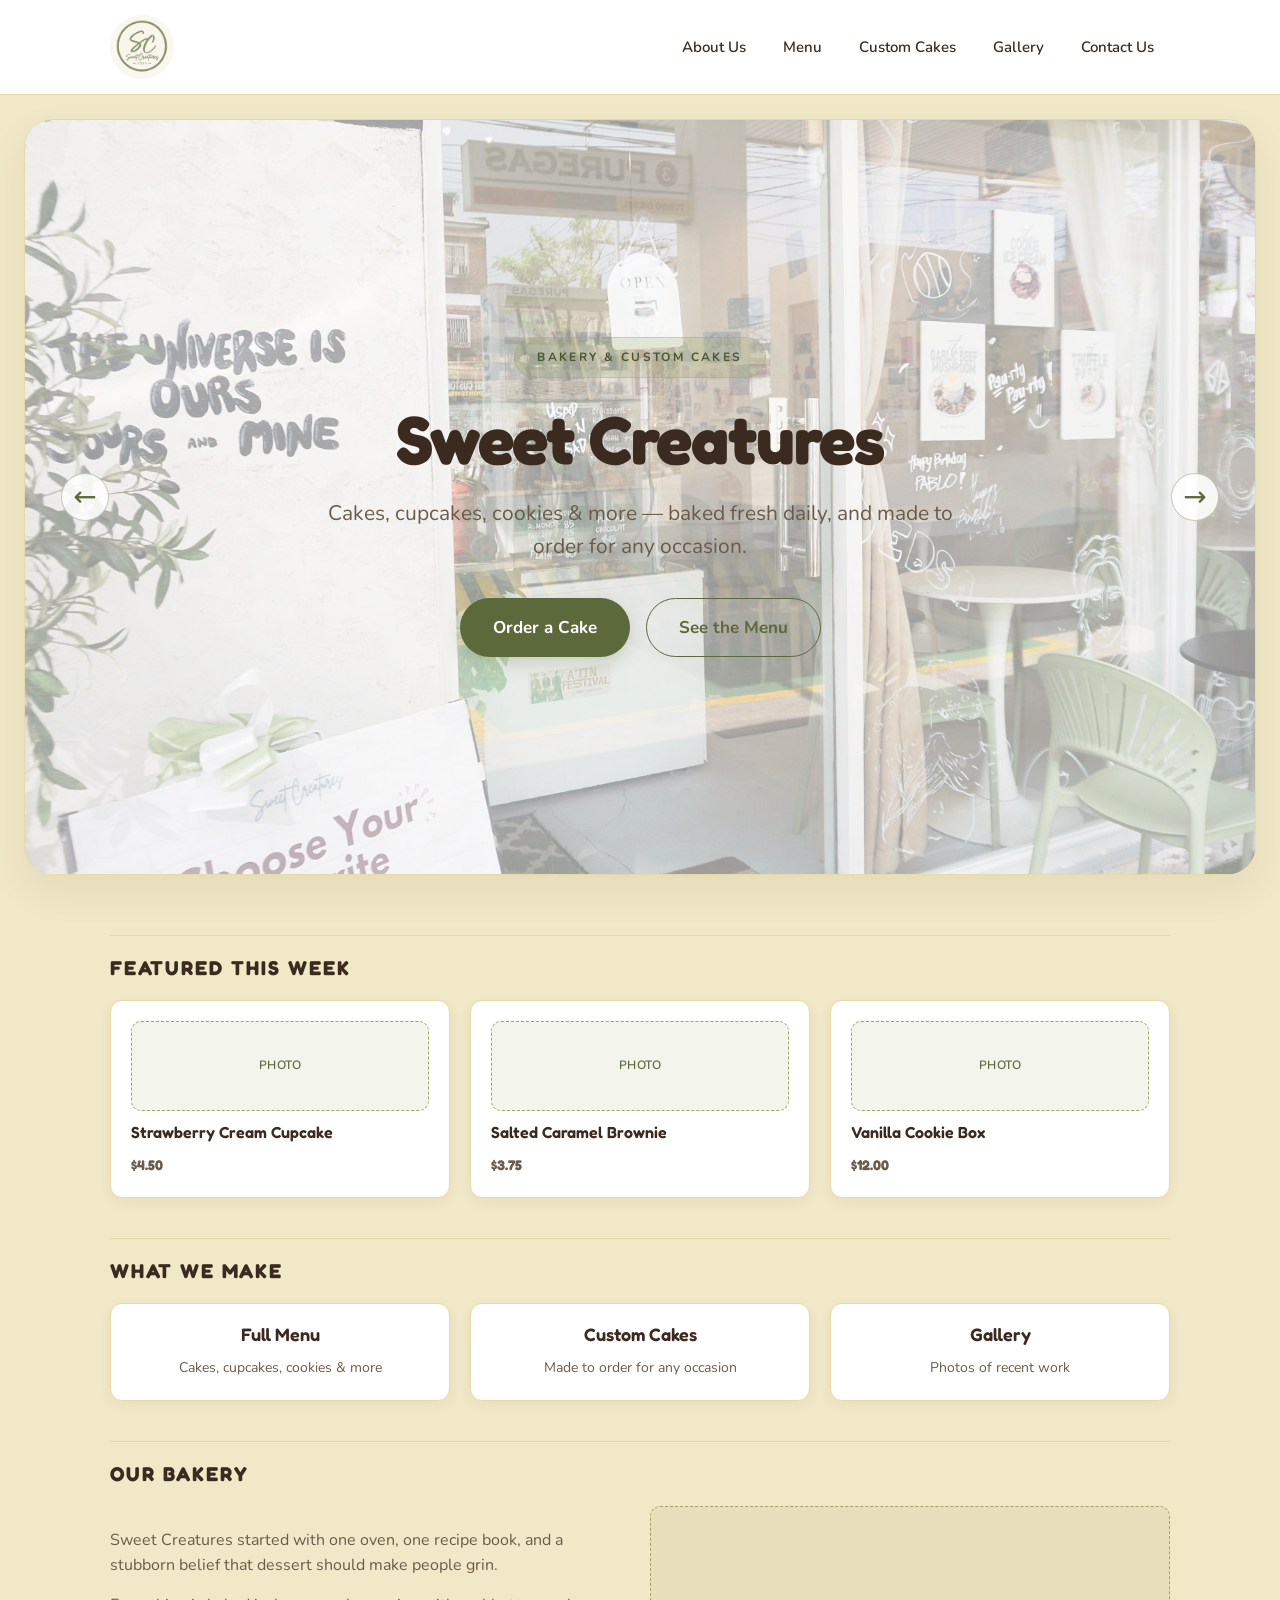
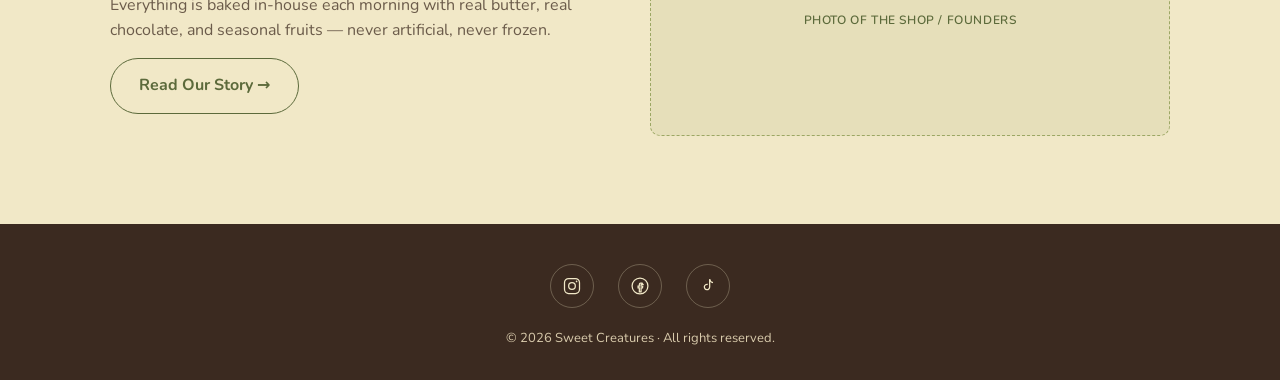
==== index.html @ 4e9fb172 "No Commit Message" ====
<!DOCTYPE html>
<html lang="en">
<head>
    <meta charset="UTF-8">
    <meta name="viewport" content="width=device-width, initial-scale=1.0">
    <title>Sweet Creatures — Bakery &amp; Custom Cakes</title>
    <meta name="description" content="Sweet Creatures — cakes, cupcakes, cookies and custom cakes made to order. See the menu, gallery, and come say hello.">
    <link rel="icon" type="image/png" href="assets/images/favicon/favicon.png">
    <link rel="preconnect" href="https://fonts.googleapis.com">
    <link rel="preconnect" href="https://fonts.gstatic.com" crossorigin>
    <link href="https://fonts.googleapis.com/css2?family=Fredoka:wght@400;500;600;700&family=Nunito:wght@300;400;500;600;700&display=swap" rel="stylesheet">
    <link rel="stylesheet" href="style.css">
</head>
<body>
    <a class="skip-link" href="#main">Skip to content</a>

    <header class="site-header">
        <div class="header-inner">
            <a class="logo" href="index.html" aria-label="Sweet Creatures home">
                <img src="assets/images/favicon/favicon.png" alt="Sweet Creatures">
            </a>

            <input type="checkbox" id="nav-toggle" class="nav-toggle">
            <label for="nav-toggle" class="nav-toggle-label" aria-label="Toggle navigation menu">
                <span></span><span></span><span></span>
            </label>

            <nav aria-label="Main navigation">
                <ul class="nav-list">
                    <li><a href="about.html">About Us</a></li>
                    <li><a href="menu.html">Menu</a></li>
                    <li><a href="custom-cakes.html">Custom Cakes</a></li>
                    <li><a href="gallery.html">Gallery</a></li>
                    <li><a href="contact.html">Contact Us</a></li>
                </ul>
            </nav>
        </div>
    </header>

    <main id="main">
        <!-- ============ HOME ============ -->
        <section class="hero-section">
            <div class="container hero-container">
                <div class="hero">
                    <div class="hero-slides" aria-hidden="true">
                        <img src="assets/images/index/main_image_1.jpg" alt="">
                        <img src="assets/images/index/main_image_2.jpg" alt="">
                        <img src="assets/images/index/main_image_3.jpg" alt="">
                        <img src="assets/images/index/main_image_4.jpg" alt="">
                    </div>
                    <div class="hero-content">
                        <p class="eyebrow">Bakery &amp; Custom Cakes</p>
                        <h1>Sweet Creatures</h1>
                        <p class="tagline">Cakes, cupcakes, cookies &amp; more — baked fresh daily, and made to order for any occasion.</p>
                        <div class="hero-actions">
                            <a class="btn btn-primary" href="custom-cakes.html">Order a Cake</a>
                            <a class="btn btn-ghost" href="menu.html">See the Menu</a>
                        </div>
                    </div>
                    <button class="hero-arrow hero-previous" type="button" aria-label="Show previous bakery photo">
                        <span aria-hidden="true">&larr;</span>
                    </button>
                    <button class="hero-arrow hero-next" type="button" aria-label="Show next bakery photo">
                        <span aria-hidden="true">&rarr;</span>
                    </button>
                </div>
            </div>
        </section>

        <section class="section section-featured">
            <div class="container">
                <h2 class="section-title">Featured This Week</h2>
                <div class="grid grid-3">
                    <article class="card feature-card">
                        <div class="frame frame-sm" aria-hidden="true"><span>Photo</span></div>
                        <h3>Strawberry Cream Cupcake</h3>
                        <p class="price">$4.50</p>
                    </article>
                    <article class="card feature-card">
                        <div class="frame frame-sm" aria-hidden="true"><span>Photo</span></div>
                        <h3>Salted Caramel Brownie</h3>
                        <p class="price">$3.75</p>
                    </article>
                    <article class="card feature-card">
                        <div class="frame frame-sm" aria-hidden="true"><span>Photo</span></div>
                        <h3>Vanilla Cookie Box</h3>
                        <p class="price">$12.00</p>
                    </article>
                </div>

                <h2 class="section-title">What We Make</h2>
                <div class="grid grid-3">
                    <a class="card link-card" href="menu.html">
                        <h3>Full Menu</h3>
                        <p>Cakes, cupcakes, cookies &amp; more</p>
                    </a>
                    <a class="card link-card" href="custom-cakes.html">
                        <h3>Custom Cakes</h3>
                        <p>Made to order for any occasion</p>
                    </a>
                    <a class="card link-card" href="gallery.html">
                        <h3>Gallery</h3>
                        <p>Photos of recent work</p>
                    </a>
                </div>

                <h2 class="section-title">Our Bakery</h2>
                <div class="grid grid-2">
                    <div class="story-text">
                        <p>Sweet Creatures started with one oven, one recipe book, and a stubborn belief that dessert should make people grin.</p>
                        <p>Everything is baked in-house each morning with real butter, real chocolate, and seasonal fruits — never artificial, never frozen.</p>
                        <div>
                            <a class="btn btn-ghost" href="about.html">Read Our Story &rarr;</a>
                        </div>
                    </div>
                    <div class="frame frame-lg" aria-hidden="true"><span>Photo of the shop / founders</span></div>
                </div>
            </div>
        </section>
    </main>

    <footer class="site-footer">
        <div class="container">
            <nav class="social-nav" aria-label="Social media">
                <a href="contact.html" aria-label="Sweet Creatures on Instagram">
                    <svg viewBox="0 0 24 24" width="20" height="20" fill="none" stroke="currentColor" stroke-width="1.5" aria-hidden="true"><rect x="3" y="3" width="18" height="18" rx="5"/><circle cx="12" cy="12" r="4"/><circle cx="17.5" cy="6.5" r="1" fill="currentColor" stroke="none"/></svg>
                </a>
                <a href="contact.html" aria-label="Sweet Creatures on Facebook">
                    <svg viewBox="0 0 24 24" width="20" height="20" fill="none" stroke="currentColor" stroke-width="1.5" aria-hidden="true"><circle cx="12" cy="12" r="9.5"/><path d="M14.5 8.5h-1.8c-.9 0-1.5.7-1.5 1.6v1.9H9.7v2.1h1.5V19h2.1v-4.9h1.7l.3-2.1h-2v-1.6c0-.3.2-.5.5-.5h1.7z"/></svg>
                </a>
                <a href="contact.html" aria-label="Sweet Creatures on TikTok">
                    <svg viewBox="0 0 24 24" width="20" height="20" fill="none" stroke="currentColor" stroke-width="1.5" aria-hidden="true"><path d="M14 4v9.2a3.2 3.2 0 1 1-2.3-3.1"/><path d="M14 4c.4 2.1 1.9 3.6 4 3.9"/></svg>
                </a>
            </nav>
            <p class="copyright">&copy; 2026 Sweet Creatures &middot; All rights reserved.</p>
        </div>
    </footer>
    <script>
        const hero = document.querySelector(".hero");
        const slides = hero.querySelector(".hero-slides");
        const previousButton = hero.querySelector(".hero-previous");
        const nextButton = hero.querySelector(".hero-next");
        const originalSlides = Array.from(slides.children);
        const slideCount = originalSlides.length;
        const reducedMotion = window.matchMedia("(prefers-reduced-motion: reduce)").matches;
        let currentSlide = 1;

        slides.prepend(originalSlides[slideCount - 1].cloneNode(true));
        slides.append(originalSlides[0].cloneNode(true));

        function moveToSlide(index) {
            currentSlide = index;
            slides.style.transform = `translateX(-${currentSlide * slides.clientWidth}px)`;
        }

        function resetClonedSlide(index) {
            slides.style.transition = "none";
            moveToSlide(index);
            slides.offsetHeight;
            slides.style.transition = "";
        }

        function changeSlide(direction) {
            const nextIndex = currentSlide + direction;

            if (reducedMotion && (nextIndex === 0 || nextIndex === slideCount + 1)) {
                resetClonedSlide(nextIndex === 0 ? slideCount : 1);
                return;
            }

            moveToSlide(nextIndex);
        }

        previousButton.addEventListener("click", () => changeSlide(-1));
        nextButton.addEventListener("click", () => changeSlide(1));

        slides.addEventListener("transitionend", (event) => {
            if (event.target !== slides) return;

            if (currentSlide === 0) resetClonedSlide(slideCount);
            if (currentSlide === slideCount + 1) resetClonedSlide(1);
        });

        moveToSlide(currentSlide);
        window.addEventListener("resize", () => moveToSlide(currentSlide));

        if (!reducedMotion) window.setInterval(() => changeSlide(1), 3000);
    </script>
</body>
</html>
---- style.css ----
/* ============================================================
   Sweet Creatures - style.css
   Fonts: Fredoka (display) / Nunito (body) - Google Fonts
   
   Color Palette Specification:
   - Sage green:   #9CA764 - accents, avatars
   - Dirty White:  #E7DAA6 - disabled, dividers
   - Cream white:  #F1E8C7 - page background
   - Sage deep:    #5C6A3B - primary actions
   - Espresso:     #3B2A20 - text, headings
   - Caramel:      #B98A3E - pending state, pricing
   - Rust:         #A8503A - overdue, errors, policy restrictions
   ============================================================ */

:root {
    /* Base Color Tokens */
    --sage-green: #9CA764;
    --dirty-white: #E7DAA6;
    --cream-white: #F1E8C7;
    --sage-deep: #5C6A3B;
    --espresso: #3B2A20;
    --caramel: #B98A3E;
    --rust: #A8503A;

    /* Semantic Design System Mappings */
    --bg: var(--cream-white);
    --surface: #ffffff;
    --surface-tint: #FAF6E8;
    
    --primary: var(--sage-deep);
    --primary-hover: #4B572F;
    --primary-ink: var(--espresso);
    --headings: var(--espresso);

    --secondary: var(--sage-green);
    --secondary-hover: #8A9655;

    --line: var(--dirty-white);
    --line-strong: #D5C68D;
    
    --disabled: var(--dirty-white);
    --disabled-fg: #8C7F60;

    --muted-fg: #6B5B4A;
    --dark: var(--espresso);
    --dark-fg: var(--cream-white);
    --dark-muted: #D9CBAC;

    --font-display: 'Fredoka', 'Segoe UI', system-ui, sans-serif;
    --font-body: 'Nunito', 'Segoe UI', system-ui, sans-serif;

    --radius: 12px;
    --radius-lg: 20px;
    --maxw: 1100px;
    --ease: cubic-bezier(0.32, 0.72, 0, 1);
    --header-height: 96px;
    --hero-spacing: 24px;
}

* {
    box-sizing: border-box;
    margin: 0;
    padding: 0;
}

html {
    scroll-behavior: smooth;
    scroll-padding-top: 84px;
}

body {
    font-family: var(--font-body);
    font-size: 16px;
    line-height: 1.6;
    color: var(--primary-ink);
    background-color: var(--bg);
    -webkit-font-smoothing: antialiased;
}

h1, h2, h3, h4 {
    font-family: var(--font-display);
    font-weight: 600;
    line-height: 1.2;
    color: var(--headings);
}

a {
    color: inherit;
    text-decoration: none;
}

ul {
    list-style: none;
}

:focus-visible {
    outline: 3px solid var(--primary);
    outline-offset: 3px;
    border-radius: 4px;
}

.skip-link {
    position: absolute;
    left: 16px;
    top: -60px;
    z-index: 100;
    background: var(--primary);
    color: #ffffff;
    padding: 10px 18px;
    border-radius: 0 0 999px 999px;
    font-weight: 600;
    transition: top 200ms var(--ease);
}

.skip-link:focus {
    top: 0;
}

/* ---------- Layout ---------- */

.container {
    max-width: var(--maxw);
    margin: 0 auto;
    padding: 0 20px;
}

.section {
    padding: 56px 0 64px;
}

.section-title {
    font-size: 20px;
    font-weight: 700;
    text-transform: uppercase;
    letter-spacing: 2px;
    color: var(--headings);
    margin: 40px 0 20px;
    padding-top: 20px;
    border-top: 1.5px solid var(--line);
}

.section-title:first-of-type {
    margin-top: 8px;
}

.grid {
    display: grid;
    gap: 20px;
}

.grid-2 { grid-template-columns: repeat(2, 1fr); }
.grid-3 { grid-template-columns: repeat(3, 1fr); }
.grid-4 { grid-template-columns: repeat(4, 1fr); }

/* ---------- Header / nav ---------- */

.site-header {
    position: sticky;
    top: 0;
    z-index: 50;
    background: #ffffff;
    border-bottom: 1.6px solid var(--line);
}

.header-inner {
    position: relative;
    max-width: var(--maxw);
    margin: 0 auto;
    padding: 15px 20px;
    display: flex;
    align-items: center;
    justify-content: space-between;
    gap: 16px;
}

.logo {
    display: block;
    flex: 0 0 auto;
    transition: opacity 200ms var(--ease);
}

.logo img {
    display: block;
    width: 64px;
    height: 64px;
    border-radius: 50%;
    object-fit: cover;
    object-position: center;
}

.logo:hover {
    opacity: 0.85;
}

.nav-list {
    display: flex;
    gap: 5px;
    align-items: center;
    flex-wrap: wrap;
}

.nav-list a {
    display: inline-block;
    padding: 10px 16px;
    border-radius: 999px;
    font-size: 15px;
    font-weight: 600;
    color: var(--primary-ink);
    transition: background-color 200ms var(--ease), color 200ms var(--ease), transform 200ms var(--ease), box-shadow 200ms var(--ease);
}

.nav-list a:hover {
    background: rgba(156, 167, 100, 0.16);
    color: var(--primary);
    transform: translateY(-1px);
}

.nav-list a.active,
.nav-list a[aria-current="page"] {
    background: var(--primary);
    color: #ffffff;
    box-shadow: 0 4px 14px rgba(92, 106, 59, 0.28);
    font-weight: 700;
    transform: translateY(-1px);
}

.nav-list a.active:hover,
.nav-list a[aria-current="page"]:hover {
    background: var(--primary-hover);
    color: #ffffff;
}

.nav-toggle,
.nav-toggle-label { display: none; }

.nav-toggle-label {
    width: 44px;
    height: 44px;
    flex-direction: column;
    justify-content: center;
    gap: 5px;
    cursor: pointer;
}

.nav-toggle-label span {
    display: block;
    width: 22px;
    height: 2px;
    margin: 0 auto;
    background: var(--primary-ink);
    border-radius: 2px;
    transition: transform 250ms var(--ease), opacity 200ms var(--ease);
}

.nav-toggle:checked ~ .nav-toggle-label span:nth-child(1) {
    transform: translateY(7px) rotate(45deg);
}
.nav-toggle:checked ~ .nav-toggle-label span:nth-child(2) { opacity: 0; }
.nav-toggle:checked ~ .nav-toggle-label span:nth-child(3) {
    transform: translateY(-7px) rotate(-45deg);
}

/* ---------- Buttons ---------- */

.btn {
    display: inline-block;
    padding: 14px 28px;
    border-radius: 999px;
    font-family: var(--font-body);
    font-size: 16px;
    font-weight: 700;
    cursor: pointer;
    border: 1.5px solid transparent;
    transition: transform 200ms var(--ease), background-color 200ms var(--ease),
                box-shadow 200ms var(--ease), color 200ms var(--ease), border-color 200ms var(--ease);
}

.btn:hover { transform: translateY(-2px); }
.btn:active { transform: translateY(0) scale(0.98); }

.btn:disabled,
.btn[disabled],
.btn-disabled {
    background: var(--disabled) !important;
    color: var(--disabled-fg) !important;
    border-color: transparent !important;
    cursor: not-allowed !important;
    transform: none !important;
    box-shadow: none !important;
}

.btn-primary {
    background: var(--primary);
    color: #ffffff;
    box-shadow: 0 6px 18px rgba(92, 106, 59, 0.24);
}

.btn-primary:hover {
    background: var(--primary-hover);
    box-shadow: 0 10px 24px rgba(92, 106, 59, 0.32);
}

.btn-ghost {
    background: transparent;
    color: var(--primary);
    border-color: var(--primary);
}

.btn-ghost:hover {
    background: rgba(92, 106, 59, 0.10);
}

/* ---------- Hero ---------- */

.hero-section {
    min-height: calc(100vh - var(--header-height));
    min-height: calc(100dvh - var(--header-height));
    padding: var(--hero-spacing);
    display: flex;
    flex-direction: column;
    box-sizing: border-box;
}

.hero-container {
    width: 100%;
    max-width: 100%;
    margin: 0;
    padding: 0;
    flex: 1;
    display: flex;
    flex-direction: column;
}

.hero {
    position: relative;
    isolation: isolate;
    overflow: hidden;
    flex: 1;
    width: 100%;
    display: flex;
    flex-direction: column;
    align-items: center;
    justify-content: center;
    text-align: center;
    min-height: calc(100vh - var(--header-height) - (var(--hero-spacing) * 2));
    min-height: calc(100dvh - var(--header-height) - (var(--hero-spacing) * 2));
    background: var(--surface);
    border: 1.5px solid var(--line);
    border-radius: 28px;
    padding-block: clamp(32px, 5vh, 64px);
    padding-inline: clamp(24px, 4vw, 56px);
    box-shadow: 0 16px 40px rgba(59, 42, 32, 0.07);
    margin: 0;
    box-sizing: border-box;
}

.hero::before {
    position: absolute;
    z-index: -1;
    inset: 0;
    background: rgba(255, 255, 255, 0.58);
    content: "";
}

.hero-slides {
    position: absolute;
    z-index: -2;
    inset: 0;
    display: flex;
    will-change: transform;
    transition: transform 700ms ease-in-out;
}

.hero-slides img {
    flex: 0 0 100%;
    width: 100%;
    height: 100%;
    object-fit: cover;
}

.hero-content {
    position: relative;
    z-index: 1;
}

.hero-arrow {
    position: absolute;
    z-index: 2;
    top: 50%;
    display: grid;
    width: 48px;
    height: 48px;
    place-items: center;
    border: 1px solid rgba(75, 87, 47, 0.3);
    border-radius: 50%;
    background: rgba(255, 255, 255, 0.88);
    color: var(--primary);
    font: inherit;
    font-size: 28px;
    line-height: 1;
    cursor: pointer;
    transform: translateY(-50%);
    transition: background 200ms var(--ease), color 200ms var(--ease);
}

.hero-previous { left: clamp(14px, 3vw, 36px); }
.hero-next { right: clamp(14px, 3vw, 36px); }

.hero-arrow:hover {
    background: var(--primary);
    color: #fff;
}

.hero-arrow:focus-visible {
    outline: 3px solid var(--primary);
    outline-offset: 3px;
}

.eyebrow {
    display: inline-block;
    font-size: 12px;
    font-weight: 700;
    text-transform: uppercase;
    letter-spacing: 0.2em;
    color: #4B572F;
    background: rgba(156, 167, 100, 0.22);
    border: 1px solid rgba(156, 167, 100, 0.38);
    border-radius: 999px;
    padding: 10px 22px;
    margin-bottom: 22px;
}

.hero h1 {
    font-size: clamp(40px, 6.5vw, 68px);
    font-weight: 700;
    color: var(--headings);
    letter-spacing: -1.2px;
    line-height: 1.15;
}

.tagline {
    font-size: clamp(17px, 2vw, 21px);
    color: var(--muted-fg);
    max-width: 52ch;
    margin: 18px auto 34px;
    line-height: 1.6;
}

.hero-actions {
    display: flex;
    gap: 16px;
    justify-content: center;
    flex-wrap: wrap;
}

.hero-actions .btn {
    padding: 15px 32px;
    font-size: 17px;
}

.section-featured {
    padding-top: 36px;
}

.section-featured .section-title:first-of-type {
    margin-top: 0;
}


/* ---------- Page banners ---------- */

.page-banner {
    text-align: center;
    background: var(--surface-tint);
    border: 1.5px solid var(--line);
    border-radius: var(--radius-lg);
    padding: 40px 24px;
    margin-bottom: 8px;
}

.page-banner h1,
.page-banner h2 {
    font-size: clamp(24px, 4vw, 30px);
    font-weight: 700;
    color: var(--headings);
}

.page-banner p {
    font-size: 14px;
    letter-spacing: 0.12em;
    text-transform: uppercase;
    color: var(--muted-fg);
    margin-top: 8px;
}

/* ---------- Cards ---------- */

.card {
    background: var(--surface);
    border: 1.5px solid var(--line);
    border-radius: var(--radius);
    padding: 20px;
    display: flex;
    flex-direction: column;
    gap: 12px;
    box-shadow: 0 4px 14px rgba(59, 42, 32, 0.05);
    transition: transform 250ms var(--ease), box-shadow 250ms var(--ease), border-color 250ms var(--ease);
}

.card:hover {
    transform: translateY(-4px);
    border-color: var(--secondary);
    box-shadow: 0 12px 28px rgba(59, 42, 32, 0.10);
}

.card h3 {
    font-size: 16px;
    color: var(--headings);
}

.card p {
    font-size: 14px;
    color: var(--muted-fg);
}

.price {
    font-family: var(--font-display);
    font-weight: 700;
    font-size: 18px;
    color: var(--caramel);
    margin-top: auto;
}

.link-card {
    justify-content: center;
    text-align: center;
    cursor: pointer;
}

.link-card h3 { font-size: 18px; }

/* ---------- Image frames (accents & avatars) ---------- */

.frame {
    background: rgba(156, 167, 100, 0.12);
    border: 1.5px dashed var(--secondary);
    border-radius: 10px;
    display: grid;
    place-items: center;
    color: var(--primary);
    font-size: 12px;
    font-weight: 600;
    letter-spacing: 0.05em;
    text-transform: uppercase;
    overflow: hidden;
    transition: background-color 200ms var(--ease), border-color 200ms var(--ease);
}

.frame:hover {
    background: rgba(156, 167, 100, 0.18);
}

.frame-sm { height: 90px; }
.frame-thumb { height: 80px; width: 110px; flex-shrink: 0; }
.frame-icon {
    height: 80px;
    width: 80px;
    align-self: center;
    border-radius: 50%;
    border-style: solid;
    background: rgba(156, 167, 100, 0.22);
}
.frame-lg { height: 230px; align-self: stretch; }
.frame-gallery { height: 130px; }

.contact-map {
    width: 100%;
    height: 100%;
}

.contact-map { border: 0; }

/* ---------- Menu Filters & Search ---------- */

.filters {
    display: flex;
    gap: 10px;
    align-items: center;
    flex-wrap: wrap;
    margin: 28px 0 20px;
}

.chip {
    padding: 9px 18px;
    border: 1.5px solid var(--line-strong);
    border-radius: 999px;
    background: var(--surface);
    color: var(--primary-ink);
    font-family: var(--font-body);
    font-size: 14px;
    font-weight: 700;
    cursor: pointer;
    transition: all 200ms var(--ease);
}

.chip:hover {
    background: rgba(156, 167, 100, 0.16);
    border-color: var(--secondary);
    color: var(--primary);
    transform: translateY(-1px);
}

.chip.active {
    background: var(--primary);
    color: #ffffff;
    border-color: var(--primary);
    box-shadow: 0 4px 12px rgba(92, 106, 59, 0.24);
}

.search-wrapper {
    flex: 1;
    min-width: 220px;
}

.search-input {
    width: 100%;
    padding: 10px 18px;
    border: 1.5px solid var(--line-strong);
    border-radius: 999px;
    font-family: var(--font-body);
    font-size: 14px;
    color: var(--primary-ink);
    background: var(--surface);
    transition: border-color 200ms var(--ease), box-shadow 200ms var(--ease);
}

.search-input:focus {
    outline: none;
    border-color: var(--primary);
    box-shadow: 0 0 0 3px rgba(92, 106, 59, 0.20);
}

.menu-section.hide,
.menu-row.hide {
    display: none !important;
}

.empty-state {
    text-align: center;
    padding: 44px 20px;
    background: var(--surface);
    border: 1.5px dashed var(--line-strong);
    border-radius: var(--radius-lg);
    color: var(--muted-fg);
    font-size: 15px;
    margin: 24px 0 32px;
}

/* ---------- Menu rows ---------- */


.menu-rows {
    display: flex;
    flex-direction: column;
    gap: 12px;
}

.menu-row {
    display: grid;
    grid-template-columns: 110px 1fr 90px;
    align-items: center;
    gap: 16px;
    background: var(--surface);
    border: 1.5px solid var(--line);
    border-radius: var(--radius);
    padding: 14px;
    transition: transform 200ms var(--ease), box-shadow 200ms var(--ease), border-color 200ms var(--ease);
}

.menu-row:hover {
    transform: translateY(-2px);
    border-color: var(--secondary);
    box-shadow: 0 8px 20px rgba(59, 42, 32, 0.08);
}

.menu-info h4 {
    font-size: 16px;
    color: var(--headings);
    margin-bottom: 2px;
}

.menu-info p {
    font-size: 13px;
    color: var(--muted-fg);
}

.menu-price {
    font-family: var(--font-display);
    font-weight: 700;
    font-size: 16px;
    color: var(--caramel);
    text-align: right;
}

/* ---------- Gallery ---------- */

.gallery-item {
    display: flex;
    flex-direction: column;
    gap: 8px;
}

.gallery-item figcaption {
    font-size: 13px;
    color: var(--muted-fg);
    text-align: center;
}

/* ---------- Story / overview ---------- */

.story-text {
    display: flex;
    flex-direction: column;
    justify-content: center;
    gap: 14px;
    font-size: 16px;
    color: var(--muted-fg);
}

/* ---------- How to order ---------- */

.step-card { text-align: center; align-items: center; }

.step-number {
    width: 36px;
    height: 36px;
    border-radius: 50%;
    background: var(--primary);
    color: #ffffff;
    font-family: var(--font-display);
    font-weight: 700;
    font-size: 16px;
    display: grid;
    place-items: center;
}

/* Caramel pending / in-progress design review state */
.step-card:nth-child(2) .step-number {
    background: var(--caramel);
}

.cta-bar {
    display: flex;
    align-items: center;
    justify-content: center;
    gap: 12px;
    margin-top: 20px;
    padding: 18px 24px;
    background: var(--surface);
    border: 1.5px solid var(--line);
    border-radius: var(--radius);
    flex-wrap: wrap;
}

.cta-bar p {
    font-size: 16px;
    font-weight: 600;
    color: var(--primary-ink);
}

.cta-link {
    font-weight: 700;
    color: var(--primary);
    border-bottom: 2px solid var(--primary);
    padding-bottom: 1px;
    transition: color 200ms var(--ease), border-color 200ms var(--ease);
}

.cta-link:hover {
    color: var(--primary-hover);
    border-color: var(--primary-hover);
}

/* ---------- Occasions & beliefs ---------- */

.occasion-card,
.belief-card {
    align-items: center;
    text-align: center;
}

.owner-card {
    align-items: center;
    text-align: center;
    grid-column: 2; /* centered single card in a 3-col grid */
}

.owner-card .frame {
    border-radius: 50%;
    border-style: solid;
    background: rgba(156, 167, 100, 0.25);
    border-color: var(--secondary);
    color: #4B572F;
}

.owner-card h3 { font-size: 20px; color: var(--headings); }

/* ---------- Policy (Terms, Cancellations, Overdue) ---------- */

.policy-card {
    background: var(--surface);
    border: 1.5px solid var(--line);
    border-radius: var(--radius);
    padding: 28px;
    display: grid;
    grid-template-columns: repeat(2, 1fr);
    gap: 24px;
}

.policy-item h4 {
    font-size: 15px;
    color: var(--rust);
    margin-bottom: 6px;
    display: flex;
    align-items: center;
    gap: 6px;
}

.policy-item p {
    font-size: 14px;
    color: var(--muted-fg);
}

/* ---------- Contact ---------- */

.info-list {
    display: flex;
    flex-direction: column;
    justify-content: center;
    gap: 14px;
    font-size: 16px;
    color: var(--primary-ink);
}

.info-list li {
    padding-left: 20px;
    position: relative;
}

.info-list li::before {
    content: "";
    position: absolute;
    left: 0;
    top: 10px;
    width: 8px;
    height: 8px;
    border-radius: 50%;
    background: var(--secondary);
}

.contact-form {
    display: flex;
    flex-direction: column;
    gap: 16px;
}

.field {
    display: flex;
    flex-direction: column;
    gap: 6px;
}

.field label {
    font-size: 13px;
    font-weight: 700;
    letter-spacing: 0.05em;
    text-transform: uppercase;
    color: var(--headings);
}

.field input,
.field textarea,
.field select {
    font-family: var(--font-body);
    font-size: 15px;
    color: var(--primary-ink);
    background: #ffffff;
    border: 1.5px solid var(--line-strong);
    border-radius: 10px;
    padding: 12px 14px;
    width: 100%;
    transition: border-color 200ms var(--ease), box-shadow 200ms var(--ease), background-color 200ms var(--ease);
}

.field select {
    cursor: pointer;
}

.field textarea { resize: vertical; min-height: 90px; }

.field input:hover,
.field textarea:hover,
.field select:hover { border-color: var(--secondary); }

.field input:focus,
.field textarea:focus,
.field select:focus {
    outline: none;
    border-color: var(--primary);
    box-shadow: 0 0 0 3px rgba(92, 106, 59, 0.20);
}

.field input:disabled,
.field textarea:disabled,
.field select:disabled {
    background: rgba(231, 218, 166, 0.35);
    border-color: var(--disabled);
    color: var(--disabled-fg);
    cursor: not-allowed;
}

/* Rust: Errors & Overdue states */
.field.error input,
.field.error textarea,
.field.error select,
.field input:invalid:focus {
    border-color: var(--rust);
    box-shadow: 0 0 0 3px rgba(168, 80, 58, 0.20);
}

.error-message {
    display: none;
    font-size: 13px;
    font-weight: 600;
    color: var(--rust);
    margin-top: 4px;
}

.field.error .error-message {
    display: block;
}

.contact-form .btn { align-self: flex-start; }

/* ---------- Form Card & Grid Layout ---------- */

.form-card {
    background: var(--surface);
    border: 1.5px solid var(--line);
    border-radius: var(--radius-lg);
    padding: 32px;
    box-shadow: 0 8px 24px rgba(59, 42, 32, 0.05);
}

.form-header {
    margin-bottom: 22px;
}

.form-header h3 {
    font-size: 20px;
    color: var(--headings);
    margin-bottom: 4px;
}

.form-note {
    font-size: 14px;
    color: var(--muted-fg);
}

.fields-grid {
    display: grid;
    grid-template-columns: repeat(2, 1fr);
    gap: 16px;
    margin-bottom: 22px;
}

.field-full {
    grid-column: 1 / -1;
}

.field input[type="file"] {
    padding: 9px 12px;
    cursor: pointer;
}

.form-status-msg {
    display: none;
    margin-top: 18px;
    padding: 14px 20px;
    background: rgba(156, 167, 100, 0.18);
    border: 1.5px solid var(--secondary);
    border-radius: 10px;
    color: #4B572F;
    font-weight: 700;
    font-size: 15px;
}

@media (max-width: 680px) {
    .fields-grid {
        grid-template-columns: 1fr;
    }
    .form-card {
        padding: 24px 18px;
    }
}

/* ---------- Badges & Status Indicators ---------- */

.badge {
    display: inline-flex;
    align-items: center;
    padding: 4px 10px;
    font-size: 12px;
    font-weight: 700;
    border-radius: 999px;
    text-transform: uppercase;
    letter-spacing: 0.05em;
}

.badge-pending {
    background: rgba(185, 138, 62, 0.16);
    color: #8C6424;
    border: 1px solid rgba(185, 138, 62, 0.35);
}

.badge-overdue,
.badge-error {
    background: rgba(168, 80, 58, 0.16);
    color: var(--rust);
    border: 1px solid rgba(168, 80, 58, 0.35);
}

.badge-accent {
    background: rgba(156, 167, 100, 0.20);
    color: #4B572F;
    border: 1px solid rgba(156, 167, 100, 0.38);
}

.badge-primary {
    background: rgba(92, 106, 59, 0.16);
    color: var(--primary);
    border: 1px solid rgba(92, 106, 59, 0.35);
}

/* ---------- Footer ---------- */

.site-footer {
    background: var(--dark);
    padding: 40px 20px 32px;
    margin-top: 24px;
}

.site-footer .container {
    display: flex;
    flex-direction: column;
    align-items: center;
}

.social-nav {
    display: flex;
    flex-wrap: wrap;
    justify-content: center;
    gap: 24px;
    width: 100%;
    margin-bottom: 20px;
}

.social-nav a {
    width: 44px;
    height: 44px;
    display: grid;
    place-items: center;
    color: var(--dark-fg);
    border: 1px solid rgba(241, 232, 199, 0.28);
    border-radius: 50%;
    transition: color 200ms var(--ease), border-color 200ms var(--ease),
                transform 200ms var(--ease), background-color 200ms var(--ease);
}

.social-nav a:hover {
    color: #ffffff;
    border-color: var(--secondary);
    background: rgba(156, 167, 100, 0.22);
    transform: translateY(-3px);
}

.copyright {
    max-width: 100%;
    text-align: center;
    font-size: 13px;
    line-height: 1.6;
    overflow-wrap: anywhere;
    color: var(--dark-muted);
}

/* ---------- Responsive ---------- */

@media (max-width: 1024px) {
    .grid-4 { grid-template-columns: repeat(2, 1fr); }
    .owner-card { grid-column: auto; }
}

@media (max-width: 860px) {
    .nav-toggle-label { display: flex; }

    nav { width: 100%; }

    .nav-list {
        display: none;
        position: absolute;
        top: 100%;
        left: 0;
        right: 0;
        flex-direction: column;
        align-items: stretch;
        gap: 4px;
        background: #ffffff;
        border-bottom: 1.6px solid var(--line);
        padding: 12px 20px 20px;
        box-shadow: 0 12px 24px rgba(59, 42, 32, 0.12);
    }

    .nav-toggle:checked ~ nav .nav-list { display: flex; }

    .nav-list a {
        text-align: center;
        padding: 14px 16px;
    }

    .policy-card { grid-template-columns: 1fr; }
}

@media (max-width: 760px) {
    :root {
        --hero-spacing: 16px;
    }

    .grid-2,
    .grid-3,
    .grid-4 { grid-template-columns: 1fr; }

    .section { padding: 40px 0 48px; }

    .hero-section {
        min-height: calc(100vh - var(--header-height));
        min-height: calc(100dvh - var(--header-height));
        padding: var(--hero-spacing, 16px);
    }
    .hero-container {
        padding: 0;
    }
    .hero {
        min-height: calc(100vh - var(--header-height) - (var(--hero-spacing, 16px) * 2));
        min-height: calc(100dvh - var(--header-height) - (var(--hero-spacing, 16px) * 2));
        padding-block: clamp(28px, 5vh, 36px);
        padding-inline: 20px;
        border-radius: 22px;
    }
    .hero-actions .btn {
        padding: 13px 26px;
        font-size: 15px;
    }
    .section-featured { padding-top: 32px; }

    .menu-row {
        grid-template-columns: 80px 1fr;
        grid-template-rows: auto auto;
    }

    .menu-row .frame-thumb { height: 80px; width: 80px; }

    .menu-price {
        grid-column: 2;
        text-align: left;
    }

    .frame-lg { height: 200px; }

    .section-title { font-size: 18px; }
}

@media (max-width: 375px) {
    :root {
        --hero-spacing: 12px;
        --header-height: 86px;
    }
    .container { padding: 0 16px; }
    .logo img { width: 54px; height: 54px; }
    .hero {
        min-height: calc(100vh - var(--header-height) - (var(--hero-spacing, 12px) * 2));
        min-height: calc(100dvh - var(--header-height) - (var(--hero-spacing, 12px) * 2));
        padding-block: 24px;
        padding-inline: 14px;
        border-radius: 18px;
    }
    .hero h1 { font-size: 30px; }
}

@media (max-width: 480px) {
    .site-footer { padding: 32px 16px 24px; }
    .social-nav { gap: 16px; }
    .copyright { font-size: 12px; }
}

/* ---------- Reduced motion ---------- */

@media (prefers-reduced-motion: reduce) {
    html { scroll-behavior: auto; }

    *,
    *::before,
    *::after {
        transition: none !important;
        animation: none !important;
    }

    .hero-slides { transition: none; }
}

/* ============================================================
   custom-cakes.css — premium presentation layer for the Custom
   Cakes page. Loaded after style.css, referenced by this page
   only, so the other pages keep their current appearance.

   Nothing here replaces a font or a brand colour. The Fredoka /
   Nunito stack and the sage / cream / espresso / caramel / rust
   tokens are untouched — the depth comes from how they are
   composed: nested enclosures, diffused ambient shadows, and
   concentric radii.
   ============================================================ */

:root {
    /* Ambient shadows: espresso at low alpha, layered and diffused so
       cards read as physical objects resting on the cream surface. */
    --pc-shadow-sm: 0 1px 2px rgba(59, 42, 32, 0.04),
                    0 3px 8px rgba(59, 42, 32, 0.05);
    --pc-shadow-md: 0 2px 4px rgba(59, 42, 32, 0.04),
                    0 10px 20px rgba(59, 42, 32, 0.06),
                    0 24px 48px rgba(59, 42, 32, 0.05);
    --pc-shadow-lg: 0 4px 8px rgba(59, 42, 32, 0.05),
                    0 18px 36px rgba(59, 42, 32, 0.08),
                    0 40px 80px rgba(59, 42, 32, 0.07);

    /* Hairlines as alpha tints of the existing tokens, never flat grey. */
    --pc-hairline: rgba(59, 42, 32, 0.08);
    --pc-hairline-strong: rgba(59, 42, 32, 0.13);
    --pc-sage-tint: rgba(156, 167, 100, 0.10);
    --pc-shell: rgba(231, 218, 166, 0.22);

    /* Concentric geometry: inner radius = outer radius - shell padding. */
    --pc-bezel-r: 28px;
    --pc-bezel-pad: 10px;
}

/* ---------- Macro-whitespace: let the page breathe ---------- */

.pc-page { padding: 72px 0 96px; }

.pc-page .story-text p {
    max-width: 65ch;
    line-height: 1.7;
}

.pc-page .section-title {
    text-wrap: balance;
}

.pc-page .section-title {
    margin: 56px 0 26px;
    padding-top: 26px;
    border-top-color: var(--pc-hairline);
}

.pc-page .section-title:first-of-type { margin-top: 12px; }

/* ---------- The Double-Bezel: outer shell + inner core ---------- */

.pc-bezel {
    display: flex;
    flex-direction: column;
    background: var(--pc-shell);
    border: 1px solid var(--pc-hairline);
    border-radius: var(--pc-bezel-r);
    padding: var(--pc-bezel-pad);
    box-shadow: var(--pc-shadow-md);
}

.pc-bezel-soft {
    background: var(--pc-sage-tint);
    box-shadow: var(--pc-shadow-sm);
}

/* ---------- Page banner ---------- */

.pc-banner-bezel { margin-bottom: 8px; }

.pc-banner {
    margin-bottom: 0;
    border: none;
    padding: 46px 28px;
    border-radius: calc(var(--pc-bezel-r) - var(--pc-bezel-pad));
    background:
        radial-gradient(125% 140% at 50% 0%, rgba(156, 167, 100, 0.14), transparent 62%),
        var(--surface-tint);
    box-shadow: inset 0 1px 1px rgba(255, 255, 255, 0.65);
}

.pc-banner .eyebrow { margin-bottom: 18px; }

/* ---------- Feature frame: mounted plate ---------- */

.pc-bezel-soft .frame {
    flex: 1;
    height: auto;
    min-height: 230px;
    border-radius: calc(var(--pc-bezel-r) - var(--pc-bezel-pad));
}

/* ---------- Cards: softer rest, heavier lift ---------- */

.pc-page .card { box-shadow: var(--pc-shadow-sm); }

.pc-page .card:hover {
    transform: translateY(-5px);
    box-shadow: var(--pc-shadow-lg);
}

/* ---------- Gallery: glass-plate frames ---------- */

.pc-gallery .gallery-item .frame {
    position: relative;
    transition: transform 420ms var(--ease),
                box-shadow 420ms var(--ease),
                background-color 220ms var(--ease),
                border-color 220ms var(--ease);
}

.pc-gallery .gallery-item .frame::after {
    content: "";
    position: absolute;
    inset: 0;
    border-radius: inherit;
    box-shadow: inset 0 1px 1px rgba(255, 255, 255, 0.55);
    pointer-events: none;
}

.pc-gallery .gallery-item:hover .frame {
    transform: translateY(-6px) scale(1.015);
    border-color: var(--secondary);
    box-shadow: var(--pc-shadow-md);
}

.pc-gallery .gallery-item:active .frame {
    transform: translateY(-2px) scale(1.005);
}

.pc-gallery figcaption { transition: color 220ms var(--ease); }
.pc-gallery .gallery-item:hover figcaption { color: var(--primary); }

/* Placeholder frames: sage-tinted soft surfaces, no gray */
.pc-gallery .gallery-item .frame span,
.pc-bezel-soft .frame span,
.pc-occasion .frame-icon span {
    position: absolute;
    inset: 0;
    display: flex;
    align-items: center;
    justify-content: center;
    font-size: 12px;
    font-weight: 600;
    letter-spacing: 0.05em;
    text-transform: uppercase;
    color: var(--primary-ink);
    opacity: 0.35;
    background:
        radial-gradient(circle at 30% 30%, rgba(156, 167, 100, 0.18), transparent 60%),
        radial-gradient(circle at 70% 70%, rgba(185, 138, 62, 0.12), transparent 55%),
        var(--pc-shell);
}

/* ---------- How to order: connected spine ---------- */

.pc-steps { position: relative; }

/* Sits behind the opaque cards, so it only shows in the gaps between
   them and reads as one continuous line linking the numbers. */
.pc-steps::before {
    content: "";
    position: absolute;
    left: 0;
    right: 0;
    top: 37px;
    height: 2px;
    z-index: 0;
    background: linear-gradient(90deg,
        transparent,
        var(--line-strong) 12%,
        var(--line-strong) 88%,
        transparent);
}

.pc-steps > .card { position: relative; z-index: 1; }

.pc-step .step-number {
    box-shadow: 0 6px 16px rgba(92, 106, 59, 0.28),
                inset 0 1px 1px rgba(255, 255, 255, 0.35);
}

/* ---------- CTA: nested island pill ---------- */

.pc-cta-bar {
    margin-top: 28px;
    padding: 22px 26px;
    background: var(--pc-sage-tint);
    border-color: var(--pc-hairline);
    box-shadow: var(--pc-shadow-sm);
}

.pc-cta {
    display: inline-flex;
    align-items: center;
    gap: 14px;
    padding: 8px 8px 8px 22px;
    border-radius: 999px;
    background: var(--primary);
    color: #ffffff;
    font-family: var(--font-body);
    font-size: 15px;
    font-weight: 700;
    box-shadow: var(--pc-shadow-sm);
    transition: transform 300ms var(--ease),
                background-color 300ms var(--ease),
                box-shadow 300ms var(--ease);
}

.pc-cta:hover {
    transform: translateY(-2px);
    background: var(--primary-hover);
    box-shadow: var(--pc-shadow-md);
}

.pc-cta:active { transform: scale(0.97); }

.pc-cta-icon {
    width: 36px;
    height: 36px;
    border-radius: 50%;
    display: grid;
    place-items: center;
    background: rgba(255, 255, 255, 0.16);
    box-shadow: inset 0 1px 1px rgba(255, 255, 255, 0.28);
    transition: transform 300ms var(--ease),
                background-color 300ms var(--ease);
}

.pc-cta:hover .pc-cta-icon {
    transform: translate(3px, -1px) scale(1.06);
    background: rgba(255, 255, 255, 0.28);
}

/* ---------- Occasions: concentric icon rings ---------- */

.pc-icon-ring { position: relative; padding: 8px; }

.pc-icon-ring::before,
.pc-icon-ring::after {
    content: "";
    position: absolute;
    border-radius: 50%;
    pointer-events: none;
}

.pc-icon-ring::before { inset: 0;    border: 1px solid rgba(156, 167, 100, 0.34); }
.pc-icon-ring::after  { inset: -7px; border: 1px solid rgba(156, 167, 100, 0.16); }

.pc-occasion .frame-icon { box-shadow: inset 0 1px 1px rgba(255, 255, 255, 0.55); }

/* ---------- Form: luxury intake experience ---------- */

.pc-form-card {
    border-radius: calc(var(--pc-bezel-r) - var(--pc-bezel-pad));
    border-color: var(--pc-hairline);
    background: var(--surface);
    box-shadow: inset 0 1px 1px rgba(255, 255, 255, 0.65),
                var(--pc-shadow-sm);
    padding: 40px;
}

.pc-form .form-header {
    margin-bottom: 32px;
}

.pc-form .form-header h3 {
    font-family: 'Playfair Display', var(--font-display);
    font-style: italic;
    font-size: 26px;
    font-weight: 400;
    color: var(--headings);
    letter-spacing: -0.3px;
    margin-bottom: 8px;
}

.pc-form .form-note {
    font-size: 15px;
    color: var(--primary-ink);
    line-height: 1.5;
}

.pc-form .fields-grid {
    gap: 22px;
    margin-bottom: 32px;
}

.pc-form .field label {
    font-size: 12px;
    font-weight: 600;
    letter-spacing: 0.08em;
    text-transform: uppercase;
    color: var(--primary-ink);
    margin-bottom: 8px;
}

.pc-form .field select {
    appearance: none;
    -webkit-appearance: none;
    -moz-appearance: none;
    background-image: url("data:image/svg+xml,%3Csvg xmlns='http://www.w3.org/2000/svg' width='16' height='16' viewBox='0 0 24 24' fill='none' stroke='%233B2A20' stroke-width='2' stroke-linecap='round' stroke-linejoin='round'%3E%3Cpath d='M6 9l6 6 6-6'/%3E%3C/svg%3E");
    background-repeat: no-repeat;
    background-position: right 16px center;
    background-size: 16px;
    padding-right: 48px;
    cursor: pointer;
}

.pc-form .field select option {
    background: #ffffff;
    color: var(--primary-ink);
    padding: 12px;
}

.pc-form .field input:hover,
.pc-form .field select:hover,
.pc-form .field textarea:hover {
    background: rgba(156, 167, 100, 0.03);
}

.pc-form .field input:focus,
.pc-form .field select:focus,
.pc-form .field textarea:focus {
    border-color: var(--primary);
    background: #ffffff;
    box-shadow: 0 0 0 3px rgba(92, 106, 59, 0.14),
                inset 0 1px 2px rgba(59, 42, 32, 0.03);
}

.pc-form .field textarea {
    min-height: 110px;
    line-height: 1.6;
}

/* Photo upload: nested shell treatment */
.pc-form .field input[type="file"] {
    padding: 0;
    border: none;
    background: transparent;
    box-shadow: none;
    cursor: pointer;
}

.pc-form .field-full.field-photo {
    position: relative;
    padding: 14px;
    background: var(--pc-shell);
    border: 1px solid var(--pc-hairline);
    border-radius: 14px;
    box-shadow: var(--pc-shadow-sm);
}

.pc-form .field-photo label {
    position: relative;
    z-index: 1;
    display: block;
    margin-bottom: 10px;
}

.pc-form .field-photo .file-well {
    position: relative;
    background: #ffffff;
    border: 1.5px dashed var(--line-strong);
    border-radius: 10px;
    padding: 24px 20px;
    text-align: center;
    transition: border-color 280ms var(--ease),
                background-color 280ms var(--ease);
}

.pc-form .field-photo .file-well:hover {
    border-color: var(--secondary);
    background: rgba(156, 167, 100, 0.04);
}

.pc-form .field-photo input[type="file"] {
    position: absolute;
    inset: 0;
    opacity: 0;
    z-index: 2;
}

.pc-form .file-prompt {
    font-size: 14px;
    color: var(--primary-ink);
    font-weight: 600;
}

.pc-form .file-prompt span {
    color: var(--primary);
    text-decoration: underline;
}

/* Submit: elevated ceremony */
.pc-form .btn-primary {
    padding: 16px 40px;
    font-size: 16px;
    font-weight: 700;
    box-shadow: 0 6px 18px rgba(92, 106, 59, 0.24);
    margin-top: 8px;
    transition: background-color 280ms var(--ease),
                box-shadow 280ms var(--ease),
                transform 280ms var(--ease);
}

.pc-form .btn-primary:hover {
    box-shadow: var(--pc-shadow-md);
    transform: translateY(-2px);
}

.pc-form .btn-primary:active {
    transform: scale(0.98);
}

/* Scroll reveal stagger: heavier feel */
.pc-page [data-reveal] {
    opacity: 0;
    transform: translateY(28px);
    transition: opacity 600ms var(--ease),
                transform 700ms cubic-bezier(0.16, 1, 0.3, 1);
}

.pc-page [data-reveal].revealed {
    opacity: 1;
    transform: translateY(0);
}

/* Focus rings: accessibility + premium tint */
.pc-form .field input:focus-visible,
.pc-form .field select:focus-visible,
.pc-form .field textarea:focus-visible,
.pc-cta:focus-visible,
.pc-banner:focus-visible,
.nav-list a:focus-visible {
    outline: none;
    box-shadow: 0 0 0 3px rgba(92, 106, 59, 0.22),
                inset 0 1px 1px rgba(255, 255, 255, 0.65);
}

/* ---------- Success banner: soft sage celebration ---------- */

/* Success banner: soft sage celebration */
.pc-form .form-status-msg {
    margin-top: 24px;
    padding: 16px 22px;
    background: rgba(156, 167, 100, 0.14);
    border: 1px solid rgba(156, 167, 100, 0.28);
    border-radius: 12px;
    color: #4B572F;
    font-size: 15px;
    font-weight: 600;
    box-shadow: var(--pc-shadow-sm);
}

@media (max-width: 680px) {
    .pc-form-card { padding: 28px 20px; }
    .pc-form .form-header h3 { font-size: 22px; }
    .pc-form .fields-grid { gap: 18px; }
}

/* ---------- Policy ---------- */

.pc-policy-card {
    border-radius: calc(var(--pc-bezel-r) - var(--pc-bezel-pad));
    border-color: var(--pc-hairline);
    box-shadow: inset 0 1px 1px rgba(255, 255, 255, 0.6);
}

/* ---------- Mobile collapse ---------- */

@media (max-width: 760px) {
    :root { --pc-bezel-r: 22px; --pc-bezel-pad: 8px; }

    .pc-page { padding: 48px 0 64px; }
    .pc-banner { padding: 34px 20px; }
    .pc-bezel-soft .frame { min-height: 200px; }

    /* The connector only makes sense across a row; take it off the stack. */
    .pc-steps::before { display: none; }
}
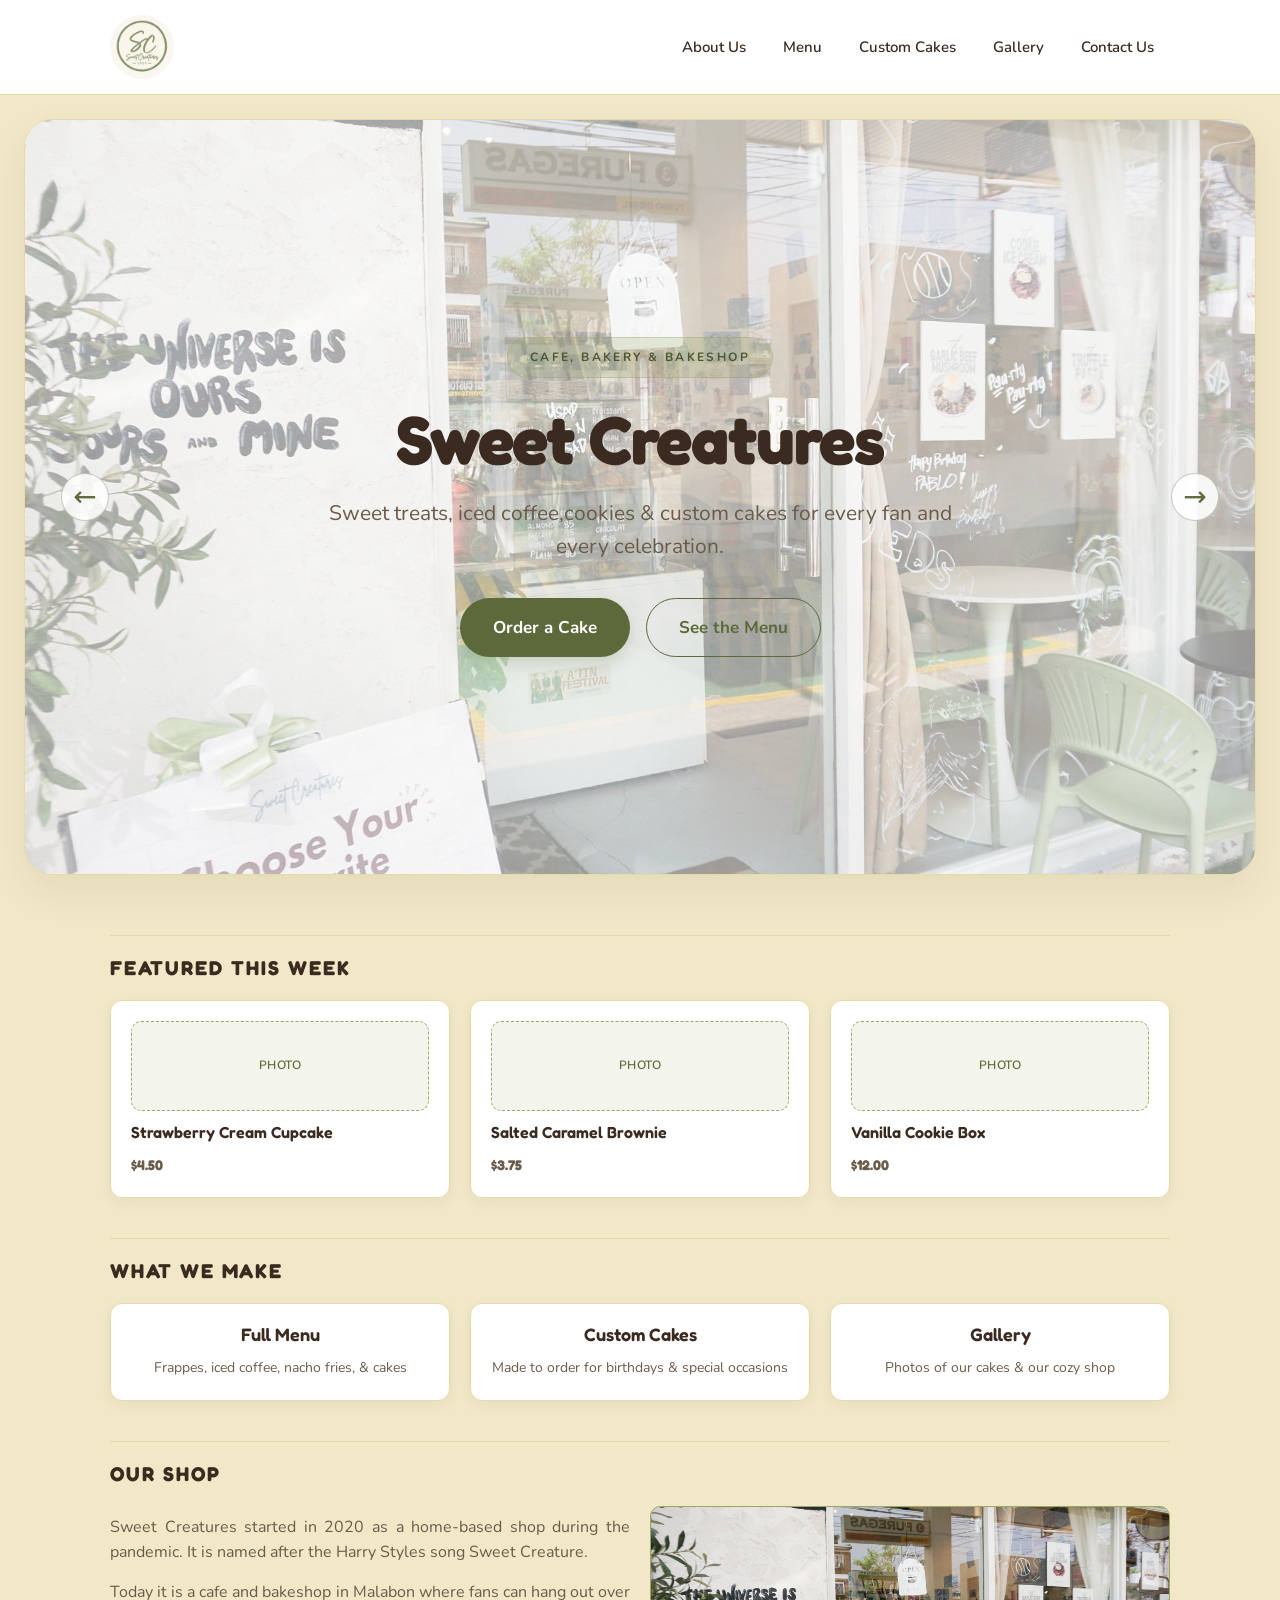
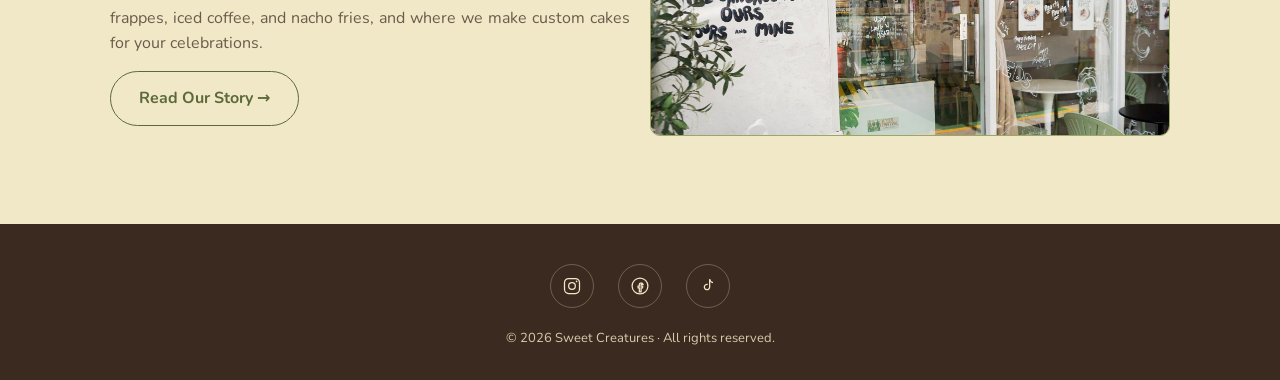
==== commit 21b2c9fb: "" ====
--- a/index.html
+++ b/index.html
@@ -3,8 +3,8 @@
 <head>
     <meta charset="UTF-8">
     <meta name="viewport" content="width=device-width, initial-scale=1.0">
-    <title>Sweet Creatures — Bakery &amp; Custom Cakes</title>
-    <meta name="description" content="Sweet Creatures — cakes, cupcakes, cookies and custom cakes made to order. See the menu, gallery, and come say hello.">
+    <title>Sweet Creatures — Cafe, Bakery &amp; Bakeshop</title>
+    <meta name="description" content="Sweet Creatures is a cozy cafe and bakeshop in Malabon serving handcrafted cakes, cupcakes, cookies, frappes, iced coffee, and custom celebration cakes for every occasion.">
     <link rel="icon" type="image/png" href="assets/images/favicon/favicon.png">
     <link rel="preconnect" href="https://fonts.googleapis.com">
     <link rel="preconnect" href="https://fonts.gstatic.com" crossorigin>
@@ -49,9 +49,9 @@
                         <img src="assets/images/index/main_image_4.jpg" alt="">
                     </div>
                     <div class="hero-content">
-                        <p class="eyebrow">Bakery &amp; Custom Cakes</p>
+                        <p class="eyebrow">Cafe, Bakery &amp; Bakeshop</p>
                         <h1>Sweet Creatures</h1>
-                        <p class="tagline">Cakes, cupcakes, cookies &amp; more — baked fresh daily, and made to order for any occasion.</p>
+                        <p class="tagline">Sweet treats, iced coffee,cookies &amp; custom cakes for every fan and every celebration.</p>
                         <div class="hero-actions">
                             <a class="btn btn-primary" href="custom-cakes.html">Order a Cake</a>
                             <a class="btn btn-ghost" href="menu.html">See the Menu</a>
@@ -92,28 +92,30 @@
                 <div class="grid grid-3">
                     <a class="card link-card" href="menu.html">
                         <h3>Full Menu</h3>
-                        <p>Cakes, cupcakes, cookies &amp; more</p>
+                        <p>Frappes, iced coffee, nacho fries, &amp; cakes</p>
                     </a>
                     <a class="card link-card" href="custom-cakes.html">
                         <h3>Custom Cakes</h3>
-                        <p>Made to order for any occasion</p>
+                        <p>Made to order for birthdays &amp; special occasions</p>
                     </a>
                     <a class="card link-card" href="gallery.html">
                         <h3>Gallery</h3>
-                        <p>Photos of recent work</p>
+                        <p>Photos of our cakes &amp; our cozy shop</p>
                     </a>
                 </div>
 
-                <h2 class="section-title">Our Bakery</h2>
+                <h2 class="section-title">Our Shop</h2>
                 <div class="grid grid-2">
                     <div class="story-text">
-                        <p>Sweet Creatures started with one oven, one recipe book, and a stubborn belief that dessert should make people grin.</p>
-                        <p>Everything is baked in-house each morning with real butter, real chocolate, and seasonal fruits — never artificial, never frozen.</p>
+                        <p>Sweet Creatures started in 2020 as a home-based shop during the pandemic. It is named after the Harry Styles song Sweet Creature.</p>
+                        <p>Today it is a cafe and bakeshop in Malabon where fans can hang out over frappes, iced coffee, and nacho fries, and where we make custom cakes for your celebrations.</p>
                         <div>
                             <a class="btn btn-ghost" href="about.html">Read Our Story &rarr;</a>
                         </div>
                     </div>
-                    <div class="frame frame-lg" aria-hidden="true"><span>Photo of the shop / founders</span></div>
+                    <div class="frame frame-lg">
+                        <img src="assets/images/index/our_shop.jpg" alt="Sweet Creatures shop exterior and cozy cafe interior" loading="lazy">
+                    </div>
                 </div>
             </div>
         </section>
@@ -122,13 +124,13 @@
     <footer class="site-footer">
         <div class="container">
             <nav class="social-nav" aria-label="Social media">
-                <a href="contact.html" aria-label="Sweet Creatures on Instagram">
+                <a href="https://www.instagram.com/_sweetcreaturesss/" aria-label="Sweet Creatures on Instagram" target="_blank" rel="noopener noreferrer">
                     <svg viewBox="0 0 24 24" width="20" height="20" fill="none" stroke="currentColor" stroke-width="1.5" aria-hidden="true"><rect x="3" y="3" width="18" height="18" rx="5"/><circle cx="12" cy="12" r="4"/><circle cx="17.5" cy="6.5" r="1" fill="currentColor" stroke="none"/></svg>
                 </a>
-                <a href="contact.html" aria-label="Sweet Creatures on Facebook">
+                <a href="https://www.facebook.com/sweetcreaturesph" aria-label="Sweet Creatures on Facebook" target="_blank" rel="noopener noreferrer">
                     <svg viewBox="0 0 24 24" width="20" height="20" fill="none" stroke="currentColor" stroke-width="1.5" aria-hidden="true"><circle cx="12" cy="12" r="9.5"/><path d="M14.5 8.5h-1.8c-.9 0-1.5.7-1.5 1.6v1.9H9.7v2.1h1.5V19h2.1v-4.9h1.7l.3-2.1h-2v-1.6c0-.3.2-.5.5-.5h1.7z"/></svg>
                 </a>
-                <a href="contact.html" aria-label="Sweet Creatures on TikTok">
+                <a href="https://www.tiktok.com/@sweet.creatures7" aria-label="Sweet Creatures on TikTok" target="_blank" rel="noopener noreferrer">
                     <svg viewBox="0 0 24 24" width="20" height="20" fill="none" stroke="currentColor" stroke-width="1.5" aria-hidden="true"><path d="M14 4v9.2a3.2 3.2 0 1 1-2.3-3.1"/><path d="M14 4c.4 2.1 1.9 3.6 4 3.9"/></svg>
                 </a>
             </nav>
@@ -144,6 +146,8 @@
         const slideCount = originalSlides.length;
         const reducedMotion = window.matchMedia("(prefers-reduced-motion: reduce)").matches;
         let currentSlide = 1;
+        let isTransitioning = false;
+        const pendingButtonMoves = [];
 
         slides.prepend(originalSlides[slideCount - 1].cloneNode(true));
         slides.append(originalSlides[0].cloneNode(true));
@@ -160,7 +164,12 @@
             slides.style.transition = "";
         }
 
-        function changeSlide(direction) {
+        function changeSlide(direction, fromButton = false) {
+            if (isTransitioning) {
+                if (fromButton) pendingButtonMoves.push(direction);
+                return;
+            }
+
             const nextIndex = currentSlide + direction;
 
             if (reducedMotion && (nextIndex === 0 || nextIndex === slideCount + 1)) {
@@ -168,23 +177,29 @@
                 return;
             }
 
+            isTransitioning = !reducedMotion;
             moveToSlide(nextIndex);
         }
 
-        previousButton.addEventListener("click", () => changeSlide(-1));
-        nextButton.addEventListener("click", () => changeSlide(1));
+        previousButton.addEventListener("click", () => changeSlide(-1, true));
+        nextButton.addEventListener("click", () => changeSlide(1, true));
 
         slides.addEventListener("transitionend", (event) => {
-            if (event.target !== slides) return;
+            if (event.target !== slides || event.propertyName !== "transform") return;
 
             if (currentSlide === 0) resetClonedSlide(slideCount);
             if (currentSlide === slideCount + 1) resetClonedSlide(1);
+            isTransitioning = false;
+
+            if (pendingButtonMoves.length > 0) {
+                changeSlide(pendingButtonMoves.shift(), true);
+            }
         });
 
         moveToSlide(currentSlide);
         window.addEventListener("resize", () => moveToSlide(currentSlide));
 
-        if (!reducedMotion) window.setInterval(() => changeSlide(1), 3000);
+        window.setInterval(() => changeSlide(1), 3000);
     </script>
 </body>
 </html>
--- a/style.css
+++ b/style.css
@@ -26,7 +26,7 @@
     --bg: var(--cream-white);
     --surface: #ffffff;
     --surface-tint: #FAF6E8;
-    
+
     --primary: var(--sage-deep);
     --primary-hover: #4B572F;
     --primary-ink: var(--espresso);
@@ -37,7 +37,7 @@
 
     --line: var(--dirty-white);
     --line-strong: #D5C68D;
-    
+
     --disabled: var(--dirty-white);
     --disabled-fg: #8C7F60;
 
@@ -77,7 +77,10 @@
     -webkit-font-smoothing: antialiased;
 }
 
-h1, h2, h3, h4 {
+h1,
+h2,
+h3,
+h4 {
     font-family: var(--font-display);
     font-weight: 600;
     line-height: 1.2;
@@ -148,9 +151,17 @@
     gap: 20px;
 }
 
-.grid-2 { grid-template-columns: repeat(2, 1fr); }
-.grid-3 { grid-template-columns: repeat(3, 1fr); }
-.grid-4 { grid-template-columns: repeat(4, 1fr); }
+.grid-2 {
+    grid-template-columns: repeat(2, 1fr);
+}
+
+.grid-3 {
+    grid-template-columns: repeat(3, 1fr);
+}
+
+.grid-4 {
+    grid-template-columns: repeat(4, 1fr);
+}
 
 /* ---------- Header / nav ---------- */
 
@@ -231,7 +242,9 @@
 }
 
 .nav-toggle,
-.nav-toggle-label { display: none; }
+.nav-toggle-label {
+    display: none;
+}
 
 .nav-toggle-label {
     width: 44px;
@@ -252,11 +265,15 @@
     transition: transform 250ms var(--ease), opacity 200ms var(--ease);
 }
 
-.nav-toggle:checked ~ .nav-toggle-label span:nth-child(1) {
+.nav-toggle:checked~.nav-toggle-label span:nth-child(1) {
     transform: translateY(7px) rotate(45deg);
 }
-.nav-toggle:checked ~ .nav-toggle-label span:nth-child(2) { opacity: 0; }
-.nav-toggle:checked ~ .nav-toggle-label span:nth-child(3) {
+
+.nav-toggle:checked~.nav-toggle-label span:nth-child(2) {
+    opacity: 0;
+}
+
+.nav-toggle:checked~.nav-toggle-label span:nth-child(3) {
     transform: translateY(-7px) rotate(-45deg);
 }
 
@@ -272,11 +289,16 @@
     cursor: pointer;
     border: 1.5px solid transparent;
     transition: transform 200ms var(--ease), background-color 200ms var(--ease),
-                box-shadow 200ms var(--ease), color 200ms var(--ease), border-color 200ms var(--ease);
-}
-
-.btn:hover { transform: translateY(-2px); }
-.btn:active { transform: translateY(0) scale(0.98); }
+        box-shadow 200ms var(--ease), color 200ms var(--ease), border-color 200ms var(--ease);
+}
+
+.btn:hover {
+    transform: translateY(-2px);
+}
+
+.btn:active {
+    transform: translateY(0) scale(0.98);
+}
 
 .btn:disabled,
 .btn[disabled],
@@ -403,8 +425,13 @@
     transition: background 200ms var(--ease), color 200ms var(--ease);
 }
 
-.hero-previous { left: clamp(14px, 3vw, 36px); }
-.hero-next { right: clamp(14px, 3vw, 36px); }
+.hero-previous {
+    left: clamp(14px, 3vw, 36px);
+}
+
+.hero-next {
+    right: clamp(14px, 3vw, 36px);
+}
 
 .hero-arrow:hover {
     background: var(--primary);
@@ -537,7 +564,9 @@
     cursor: pointer;
 }
 
-.link-card h3 { font-size: 18px; }
+.link-card h3 {
+    font-size: 18px;
+}
 
 /* ---------- Image frames (accents & avatars) ---------- */
 
@@ -553,15 +582,41 @@
     letter-spacing: 0.05em;
     text-transform: uppercase;
     overflow: hidden;
-    transition: background-color 200ms var(--ease), border-color 200ms var(--ease);
+    transition: background-color 200ms var(--ease), border-color 200ms var(--ease), transform 300ms var(--ease), box-shadow 300ms var(--ease);
 }
 
 .frame:hover {
     background: rgba(156, 167, 100, 0.18);
 }
 
-.frame-sm { height: 90px; }
-.frame-thumb { height: 80px; width: 110px; flex-shrink: 0; }
+.frame img {
+    width: 100%;
+    height: 100%;
+    object-fit: cover;
+    display: block;
+    transition: transform 350ms var(--ease), filter 350ms var(--ease);
+}
+
+.frame:hover img,
+.card:hover .frame img {
+    transform: scale(1.08);
+}
+
+.frame:has(img) {
+    border-style: solid;
+    cursor: pointer;
+}
+
+.frame-sm {
+    height: 90px;
+}
+
+.frame-thumb {
+    height: 80px;
+    width: 110px;
+    flex-shrink: 0;
+}
+
 .frame-icon {
     height: 80px;
     width: 80px;
@@ -570,15 +625,81 @@
     border-style: solid;
     background: rgba(156, 167, 100, 0.22);
 }
-.frame-lg { height: 230px; align-self: stretch; }
-.frame-gallery { height: 130px; }
+
+.frame-square {
+    width: 140px;
+    height: 140px;
+    align-self: center;
+    border-radius: var(--radius);
+    border-style: solid;
+    background: rgba(156, 167, 100, 0.22);
+    box-shadow: 0 4px 12px rgba(59, 42, 32, 0.06);
+    transition: transform 300ms var(--ease), box-shadow 300ms var(--ease), border-color 300ms var(--ease);
+}
+
+.frame-square:hover {
+    border-color: var(--primary);
+    box-shadow: 0 8px 20px rgba(59, 42, 32, 0.12);
+}
+
+.frame-portrait {
+    width: 100%;
+    max-width: 320px;
+    aspect-ratio: 3 / 4;
+    height: auto;
+    justify-self: center;
+    border-radius: var(--radius-lg);
+    border-style: solid;
+    box-shadow: 0 8px 24px rgba(59, 42, 32, 0.08);
+    transition: transform 300ms var(--ease), box-shadow 300ms var(--ease), border-color 300ms var(--ease);
+}
+
+.frame-portrait:hover {
+    transform: translateY(-6px);
+    box-shadow: 0 16px 32px rgba(59, 42, 32, 0.14);
+    border-color: var(--primary);
+}
+
+.frame-lg {
+    height: 230px;
+    align-self: stretch;
+}
+
+/* Uniform gallery cards: portrait 4:5 to show the full cake without cutting off toppers or bases */
+.frame-gallery {
+    display: flex;
+    align-items: center;
+    justify-content: center;
+    width: 100%;
+    aspect-ratio: 4 / 5;
+    height: auto;
+    padding: 0;
+    overflow: hidden;
+    border: 1.5px solid var(--secondary);
+    border-radius: var(--radius);
+    background: #ffffff;
+}
+
+/* Show the photo beautifully framed */
+.frame-gallery img {
+    display: block;
+    width: 100%;
+    height: 100%;
+    object-fit: cover;
+    object-position: center;
+    transform: none;
+}
 
 .contact-map {
     width: 100%;
     height: 100%;
 }
 
-.contact-map { border: 0; }
+.contact-map {
+    border: 0;
+}
+
+
 
 /* ---------- Menu Filters & Search ---------- */
 
@@ -718,6 +839,7 @@
 
 /* ---------- Story / overview ---------- */
 
+
 .story-text {
     display: flex;
     flex-direction: column;
@@ -725,11 +847,16 @@
     gap: 14px;
     font-size: 16px;
     color: var(--muted-fg);
-}
+    text-align: justify;
+}
+
 
 /* ---------- How to order ---------- */
 
-.step-card { text-align: center; align-items: center; }
+.step-card {
+    text-align: center;
+    align-items: center;
+}
 
 .step-number {
     width: 36px;
@@ -792,18 +919,22 @@
 .owner-card {
     align-items: center;
     text-align: center;
-    grid-column: 2; /* centered single card in a 3-col grid */
+    grid-column: 2;
+    /* centered single card in a 3-col grid */
 }
 
 .owner-card .frame {
-    border-radius: 50%;
+    border-radius: var(--radius);
     border-style: solid;
     background: rgba(156, 167, 100, 0.25);
     border-color: var(--secondary);
     color: #4B572F;
 }
 
-.owner-card h3 { font-size: 20px; color: var(--headings); }
+.owner-card h3 {
+    font-size: 20px;
+    color: var(--headings);
+}
 
 /* ---------- Policy (Terms, Cancellations, Overdue) ---------- */
 
@@ -896,11 +1027,16 @@
     cursor: pointer;
 }
 
-.field textarea { resize: vertical; min-height: 90px; }
+.field textarea {
+    resize: vertical;
+    min-height: 90px;
+}
 
 .field input:hover,
 .field textarea:hover,
-.field select:hover { border-color: var(--secondary); }
+.field select:hover {
+    border-color: var(--secondary);
+}
 
 .field input:focus,
 .field textarea:focus,
@@ -940,7 +1076,9 @@
     display: block;
 }
 
-.contact-form .btn { align-self: flex-start; }
+.contact-form .btn {
+    align-self: flex-start;
+}
 
 /* ---------- Form Card & Grid Layout ---------- */
 
@@ -999,6 +1137,7 @@
     .fields-grid {
         grid-template-columns: 1fr;
     }
+
     .form-card {
         padding: 24px 18px;
     }
@@ -1074,7 +1213,7 @@
     border: 1px solid rgba(241, 232, 199, 0.28);
     border-radius: 50%;
     transition: color 200ms var(--ease), border-color 200ms var(--ease),
-                transform 200ms var(--ease), background-color 200ms var(--ease);
+        transform 200ms var(--ease), background-color 200ms var(--ease);
 }
 
 .social-nav a:hover {
@@ -1096,14 +1235,23 @@
 /* ---------- Responsive ---------- */
 
 @media (max-width: 1024px) {
-    .grid-4 { grid-template-columns: repeat(2, 1fr); }
-    .owner-card { grid-column: auto; }
+    .grid-4 {
+        grid-template-columns: repeat(2, 1fr);
+    }
+
+    .owner-card {
+        grid-column: auto;
+    }
 }
 
 @media (max-width: 860px) {
-    .nav-toggle-label { display: flex; }
-
-    nav { width: 100%; }
+    .nav-toggle-label {
+        display: flex;
+    }
+
+    nav {
+        width: 100%;
+    }
 
     .nav-list {
         display: none;
@@ -1120,14 +1268,18 @@
         box-shadow: 0 12px 24px rgba(59, 42, 32, 0.12);
     }
 
-    .nav-toggle:checked ~ nav .nav-list { display: flex; }
+    .nav-toggle:checked~nav .nav-list {
+        display: flex;
+    }
 
     .nav-list a {
         text-align: center;
         padding: 14px 16px;
     }
 
-    .policy-card { grid-template-columns: 1fr; }
+    .policy-card {
+        grid-template-columns: 1fr;
+    }
 }
 
 @media (max-width: 760px) {
@@ -1137,18 +1289,24 @@
 
     .grid-2,
     .grid-3,
-    .grid-4 { grid-template-columns: 1fr; }
-
-    .section { padding: 40px 0 48px; }
+    .grid-4 {
+        grid-template-columns: 1fr;
+    }
+
+    .section {
+        padding: 40px 0 48px;
+    }
 
     .hero-section {
         min-height: calc(100vh - var(--header-height));
         min-height: calc(100dvh - var(--header-height));
         padding: var(--hero-spacing, 16px);
     }
+
     .hero-container {
         padding: 0;
     }
+
     .hero {
         min-height: calc(100vh - var(--header-height) - (var(--hero-spacing, 16px) * 2));
         min-height: calc(100dvh - var(--header-height) - (var(--hero-spacing, 16px) * 2));
@@ -1156,27 +1314,38 @@
         padding-inline: 20px;
         border-radius: 22px;
     }
+
     .hero-actions .btn {
         padding: 13px 26px;
         font-size: 15px;
     }
-    .section-featured { padding-top: 32px; }
+
+    .section-featured {
+        padding-top: 32px;
+    }
 
     .menu-row {
         grid-template-columns: 80px 1fr;
         grid-template-rows: auto auto;
     }
 
-    .menu-row .frame-thumb { height: 80px; width: 80px; }
+    .menu-row .frame-thumb {
+        height: 80px;
+        width: 80px;
+    }
 
     .menu-price {
         grid-column: 2;
         text-align: left;
     }
 
-    .frame-lg { height: 200px; }
-
-    .section-title { font-size: 18px; }
+    .frame-lg {
+        height: 200px;
+    }
+
+    .section-title {
+        font-size: 18px;
+    }
 }
 
 @media (max-width: 375px) {
@@ -1184,8 +1353,16 @@
         --hero-spacing: 12px;
         --header-height: 86px;
     }
-    .container { padding: 0 16px; }
-    .logo img { width: 54px; height: 54px; }
+
+    .container {
+        padding: 0 16px;
+    }
+
+    .logo img {
+        width: 54px;
+        height: 54px;
+    }
+
     .hero {
         min-height: calc(100vh - var(--header-height) - (var(--hero-spacing, 12px) * 2));
         min-height: calc(100dvh - var(--header-height) - (var(--hero-spacing, 12px) * 2));
@@ -1193,19 +1370,32 @@
         padding-inline: 14px;
         border-radius: 18px;
     }
-    .hero h1 { font-size: 30px; }
+
+    .hero h1 {
+        font-size: 30px;
+    }
 }
 
 @media (max-width: 480px) {
-    .site-footer { padding: 32px 16px 24px; }
-    .social-nav { gap: 16px; }
-    .copyright { font-size: 12px; }
+    .site-footer {
+        padding: 32px 16px 24px;
+    }
+
+    .social-nav {
+        gap: 16px;
+    }
+
+    .copyright {
+        font-size: 12px;
+    }
 }
 
 /* ---------- Reduced motion ---------- */
 
 @media (prefers-reduced-motion: reduce) {
-    html { scroll-behavior: auto; }
+    html {
+        scroll-behavior: auto;
+    }
 
     *,
     *::before,
@@ -1214,7 +1404,9 @@
         animation: none !important;
     }
 
-    .hero-slides { transition: none; }
+    .hero-slides {
+        transition: none;
+    }
 }
 
 /* ============================================================
@@ -1233,13 +1425,13 @@
     /* Ambient shadows: espresso at low alpha, layered and diffused so
        cards read as physical objects resting on the cream surface. */
     --pc-shadow-sm: 0 1px 2px rgba(59, 42, 32, 0.04),
-                    0 3px 8px rgba(59, 42, 32, 0.05);
+        0 3px 8px rgba(59, 42, 32, 0.05);
     --pc-shadow-md: 0 2px 4px rgba(59, 42, 32, 0.04),
-                    0 10px 20px rgba(59, 42, 32, 0.06),
-                    0 24px 48px rgba(59, 42, 32, 0.05);
+        0 10px 20px rgba(59, 42, 32, 0.06),
+        0 24px 48px rgba(59, 42, 32, 0.05);
     --pc-shadow-lg: 0 4px 8px rgba(59, 42, 32, 0.05),
-                    0 18px 36px rgba(59, 42, 32, 0.08),
-                    0 40px 80px rgba(59, 42, 32, 0.07);
+        0 18px 36px rgba(59, 42, 32, 0.08),
+        0 40px 80px rgba(59, 42, 32, 0.07);
 
     /* Hairlines as alpha tints of the existing tokens, never flat grey. */
     --pc-hairline: rgba(59, 42, 32, 0.08);
@@ -1254,7 +1446,9 @@
 
 /* ---------- Macro-whitespace: let the page breathe ---------- */
 
-.pc-page { padding: 72px 0 96px; }
+.pc-page {
+    padding: 72px 0 96px;
+}
 
 .pc-page .story-text p {
     max-width: 65ch;
@@ -1271,7 +1465,9 @@
     border-top-color: var(--pc-hairline);
 }
 
-.pc-page .section-title:first-of-type { margin-top: 12px; }
+.pc-page .section-title:first-of-type {
+    margin-top: 12px;
+}
 
 /* ---------- The Double-Bezel: outer shell + inner core ---------- */
 
@@ -1292,7 +1488,10 @@
 
 /* ---------- Page banner ---------- */
 
-.pc-banner-bezel { margin-bottom: 8px; }
+.pc-banner-bezel {
+    margin-bottom: 8px;
+    border: none;
+}
 
 .pc-banner {
     margin-bottom: 0;
@@ -1305,7 +1504,9 @@
     box-shadow: inset 0 1px 1px rgba(255, 255, 255, 0.65);
 }
 
-.pc-banner .eyebrow { margin-bottom: 18px; }
+.pc-banner .eyebrow {
+    margin-bottom: 18px;
+}
 
 /* ---------- Feature frame: mounted plate ---------- */
 
@@ -1318,7 +1519,9 @@
 
 /* ---------- Cards: softer rest, heavier lift ---------- */
 
-.pc-page .card { box-shadow: var(--pc-shadow-sm); }
+.pc-page .card {
+    box-shadow: var(--pc-shadow-sm);
+}
 
 .pc-page .card:hover {
     transform: translateY(-5px);
@@ -1330,9 +1533,9 @@
 .pc-gallery .gallery-item .frame {
     position: relative;
     transition: transform 420ms var(--ease),
-                box-shadow 420ms var(--ease),
-                background-color 220ms var(--ease),
-                border-color 220ms var(--ease);
+        box-shadow 420ms var(--ease),
+        background-color 220ms var(--ease),
+        border-color 220ms var(--ease);
 }
 
 .pc-gallery .gallery-item .frame::after {
@@ -1354,8 +1557,13 @@
     transform: translateY(-2px) scale(1.005);
 }
 
-.pc-gallery figcaption { transition: color 220ms var(--ease); }
-.pc-gallery .gallery-item:hover figcaption { color: var(--primary); }
+.pc-gallery figcaption {
+    transition: color 220ms var(--ease);
+}
+
+.pc-gallery .gallery-item:hover figcaption {
+    color: var(--primary);
+}
 
 /* Placeholder frames: sage-tinted soft surfaces, no gray */
 .pc-gallery .gallery-item .frame span,
@@ -1380,7 +1588,9 @@
 
 /* ---------- How to order: connected spine ---------- */
 
-.pc-steps { position: relative; }
+.pc-steps {
+    position: relative;
+}
 
 /* Sits behind the opaque cards, so it only shows in the gaps between
    them and reads as one continuous line linking the numbers. */
@@ -1393,17 +1603,20 @@
     height: 2px;
     z-index: 0;
     background: linear-gradient(90deg,
-        transparent,
-        var(--line-strong) 12%,
-        var(--line-strong) 88%,
-        transparent);
-}
-
-.pc-steps > .card { position: relative; z-index: 1; }
+            transparent,
+            var(--line-strong) 12%,
+            var(--line-strong) 88%,
+            transparent);
+}
+
+.pc-steps>.card {
+    position: relative;
+    z-index: 1;
+}
 
 .pc-step .step-number {
     box-shadow: 0 6px 16px rgba(92, 106, 59, 0.28),
-                inset 0 1px 1px rgba(255, 255, 255, 0.35);
+        inset 0 1px 1px rgba(255, 255, 255, 0.35);
 }
 
 /* ---------- CTA: nested island pill ---------- */
@@ -1429,8 +1642,8 @@
     font-weight: 700;
     box-shadow: var(--pc-shadow-sm);
     transition: transform 300ms var(--ease),
-                background-color 300ms var(--ease),
-                box-shadow 300ms var(--ease);
+        background-color 300ms var(--ease),
+        box-shadow 300ms var(--ease);
 }
 
 .pc-cta:hover {
@@ -1439,7 +1652,9 @@
     box-shadow: var(--pc-shadow-md);
 }
 
-.pc-cta:active { transform: scale(0.97); }
+.pc-cta:active {
+    transform: scale(0.97);
+}
 
 .pc-cta-icon {
     width: 36px;
@@ -1450,7 +1665,7 @@
     background: rgba(255, 255, 255, 0.16);
     box-shadow: inset 0 1px 1px rgba(255, 255, 255, 0.28);
     transition: transform 300ms var(--ease),
-                background-color 300ms var(--ease);
+        background-color 300ms var(--ease);
 }
 
 .pc-cta:hover .pc-cta-icon {
@@ -1460,7 +1675,10 @@
 
 /* ---------- Occasions: concentric icon rings ---------- */
 
-.pc-icon-ring { position: relative; padding: 8px; }
+.pc-icon-ring {
+    position: relative;
+    padding: 8px;
+}
 
 .pc-icon-ring::before,
 .pc-icon-ring::after {
@@ -1470,10 +1688,19 @@
     pointer-events: none;
 }
 
-.pc-icon-ring::before { inset: 0;    border: 1px solid rgba(156, 167, 100, 0.34); }
-.pc-icon-ring::after  { inset: -7px; border: 1px solid rgba(156, 167, 100, 0.16); }
-
-.pc-occasion .frame-icon { box-shadow: inset 0 1px 1px rgba(255, 255, 255, 0.55); }
+.pc-icon-ring::before {
+    inset: 0;
+    border: 1px solid rgba(156, 167, 100, 0.34);
+}
+
+.pc-icon-ring::after {
+    inset: -7px;
+    border: 1px solid rgba(156, 167, 100, 0.16);
+}
+
+.pc-occasion .frame-icon {
+    box-shadow: inset 0 1px 1px rgba(255, 255, 255, 0.55);
+}
 
 /* ---------- Form: luxury intake experience ---------- */
 
@@ -1482,7 +1709,7 @@
     border-color: var(--pc-hairline);
     background: var(--surface);
     box-shadow: inset 0 1px 1px rgba(255, 255, 255, 0.65),
-                var(--pc-shadow-sm);
+        var(--pc-shadow-sm);
     padding: 40px;
 }
 
@@ -1550,7 +1777,7 @@
     border-color: var(--primary);
     background: #ffffff;
     box-shadow: 0 0 0 3px rgba(92, 106, 59, 0.14),
-                inset 0 1px 2px rgba(59, 42, 32, 0.03);
+        inset 0 1px 2px rgba(59, 42, 32, 0.03);
 }
 
 .pc-form .field textarea {
@@ -1591,7 +1818,7 @@
     padding: 24px 20px;
     text-align: center;
     transition: border-color 280ms var(--ease),
-                background-color 280ms var(--ease);
+        background-color 280ms var(--ease);
 }
 
 .pc-form .field-photo .file-well:hover {
@@ -1625,8 +1852,8 @@
     box-shadow: 0 6px 18px rgba(92, 106, 59, 0.24);
     margin-top: 8px;
     transition: background-color 280ms var(--ease),
-                box-shadow 280ms var(--ease),
-                transform 280ms var(--ease);
+        box-shadow 280ms var(--ease),
+        transform 280ms var(--ease);
 }
 
 .pc-form .btn-primary:hover {
@@ -1643,7 +1870,7 @@
     opacity: 0;
     transform: translateY(28px);
     transition: opacity 600ms var(--ease),
-                transform 700ms cubic-bezier(0.16, 1, 0.3, 1);
+        transform 700ms cubic-bezier(0.16, 1, 0.3, 1);
 }
 
 .pc-page [data-reveal].revealed {
@@ -1660,7 +1887,7 @@
 .nav-list a:focus-visible {
     outline: none;
     box-shadow: 0 0 0 3px rgba(92, 106, 59, 0.22),
-                inset 0 1px 1px rgba(255, 255, 255, 0.65);
+        inset 0 1px 1px rgba(255, 255, 255, 0.65);
 }
 
 /* ---------- Success banner: soft sage celebration ---------- */
@@ -1679,28 +1906,85 @@
 }
 
 @media (max-width: 680px) {
-    .pc-form-card { padding: 28px 20px; }
-    .pc-form .form-header h3 { font-size: 22px; }
-    .pc-form .fields-grid { gap: 18px; }
+    .pc-form-card {
+        padding: 28px 20px;
+    }
+
+    .pc-form .form-header h3 {
+        font-size: 22px;
+    }
+
+    .pc-form .fields-grid {
+        gap: 18px;
+    }
 }
 
 /* ---------- Policy ---------- */
 
 .pc-policy-card {
     border-radius: calc(var(--pc-bezel-r) - var(--pc-bezel-pad));
-    border-color: var(--pc-hairline);
+    border: none;
     box-shadow: inset 0 1px 1px rgba(255, 255, 255, 0.6);
 }
 
+/* ---------- Gray hairlines removed: overview + policy bezels ---------- */
+
+.pc-bezel:has(.frame-lg),
+.pc-bezel:has(.pc-overview),
+.pc-overview-bezel,
+.pc-bezel:has(.pc-policy-card) {
+    border: none;
+}
+
+.pc-bezel:has(.pc-overview),
+.pc-overview-bezel {
+    max-width: 420px;
+    width: 100%;
+    justify-self: center;
+}
+
+/* ---------- Overview slideshow (reuses the hero carousel styles) ---------- */
+
+/* z-index: 0 overrides the hero's -2, which would hide the slides
+   behind the bezel's own background. */
+.pc-overview {
+    position: relative;
+    width: 100%;
+    aspect-ratio: 3 / 4;
+    overflow: hidden;
+    border-radius: calc(var(--pc-bezel-r) - var(--pc-bezel-pad));
+}
+
+.pc-overview .hero-slides {
+    z-index: 0;
+}
+
+.pc-overview .hero-arrow {
+    display: none;
+}
+
 /* ---------- Mobile collapse ---------- */
 
 @media (max-width: 760px) {
-    :root { --pc-bezel-r: 22px; --pc-bezel-pad: 8px; }
-
-    .pc-page { padding: 48px 0 64px; }
-    .pc-banner { padding: 34px 20px; }
-    .pc-bezel-soft .frame { min-height: 200px; }
+    :root {
+        --pc-bezel-r: 22px;
+        --pc-bezel-pad: 8px;
+    }
+
+    .pc-page {
+        padding: 48px 0 64px;
+    }
+
+    .pc-banner {
+        padding: 34px 20px;
+    }
+
+    .pc-bezel-soft .frame {
+        min-height: 200px;
+    }
 
     /* The connector only makes sense across a row; take it off the stack. */
-    .pc-steps::before { display: none; }
-}
+    .pc-steps::before {
+        display: none;
+    }
+}
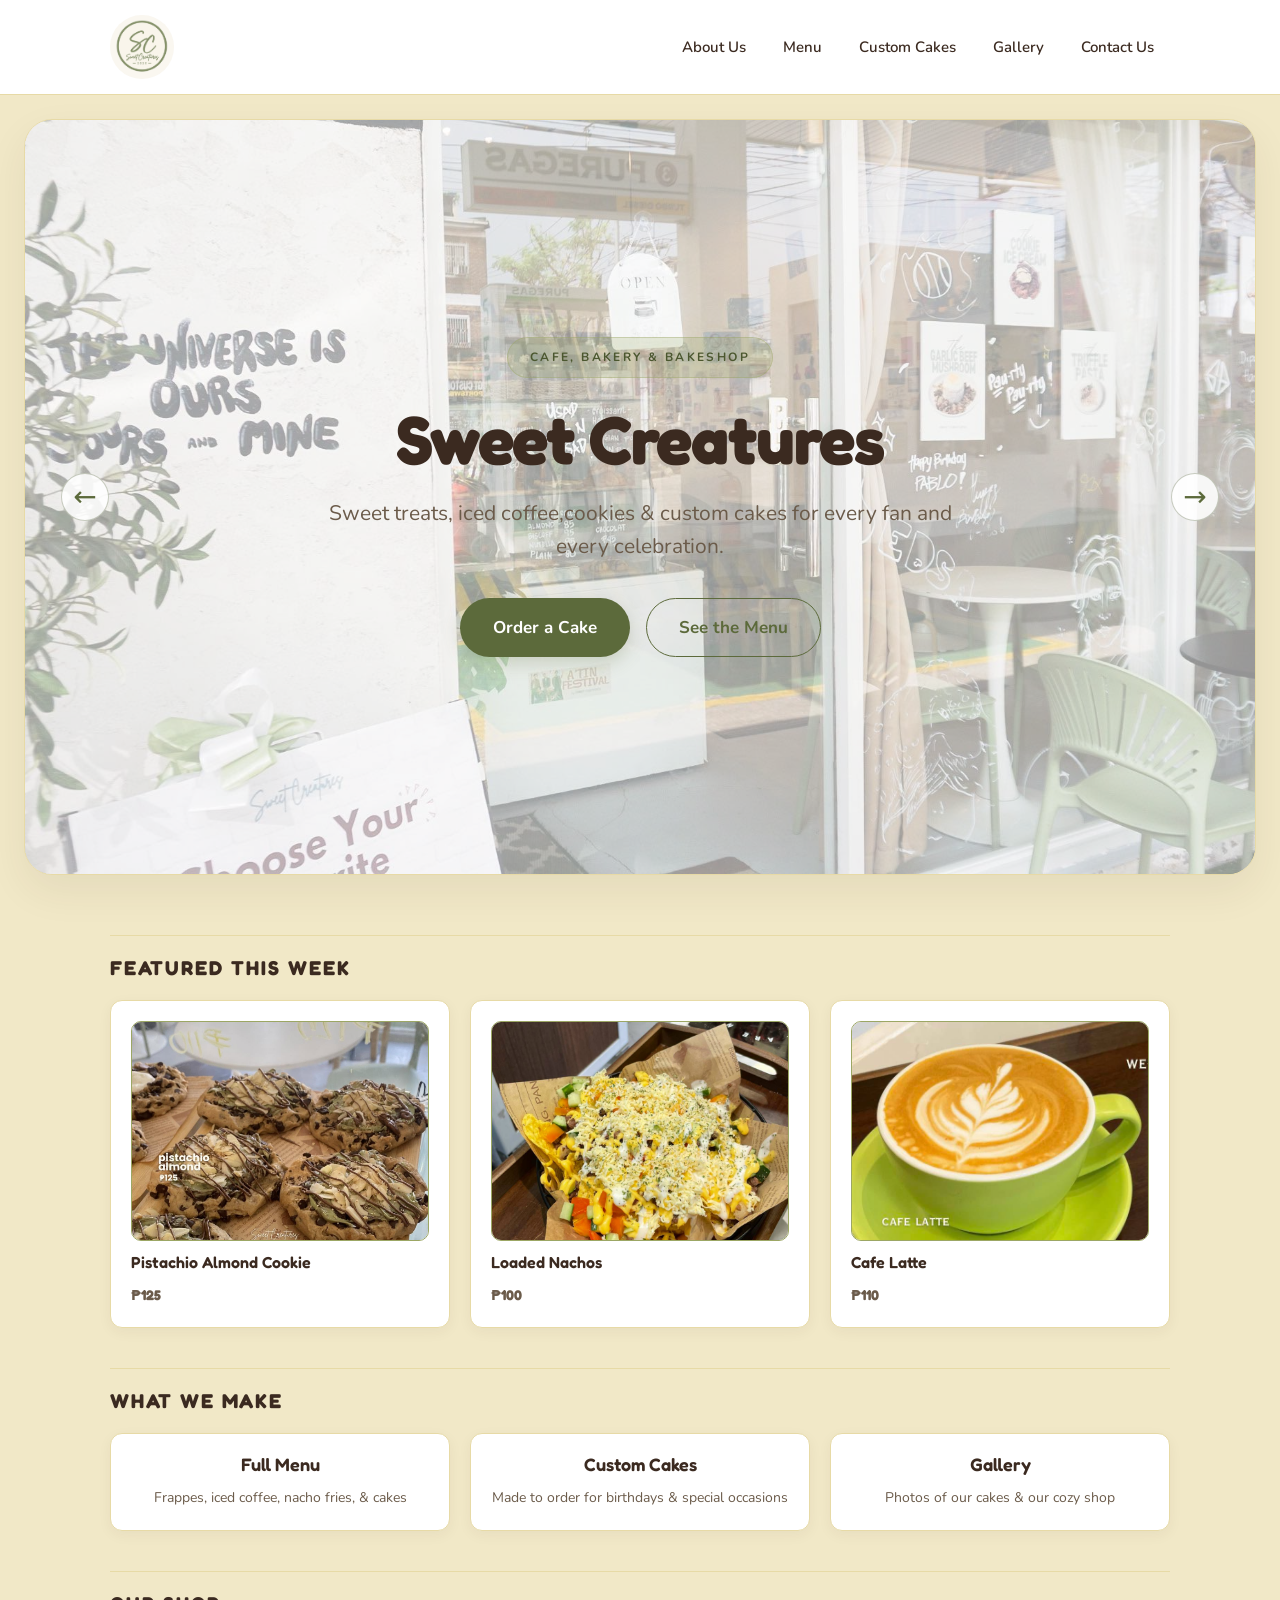
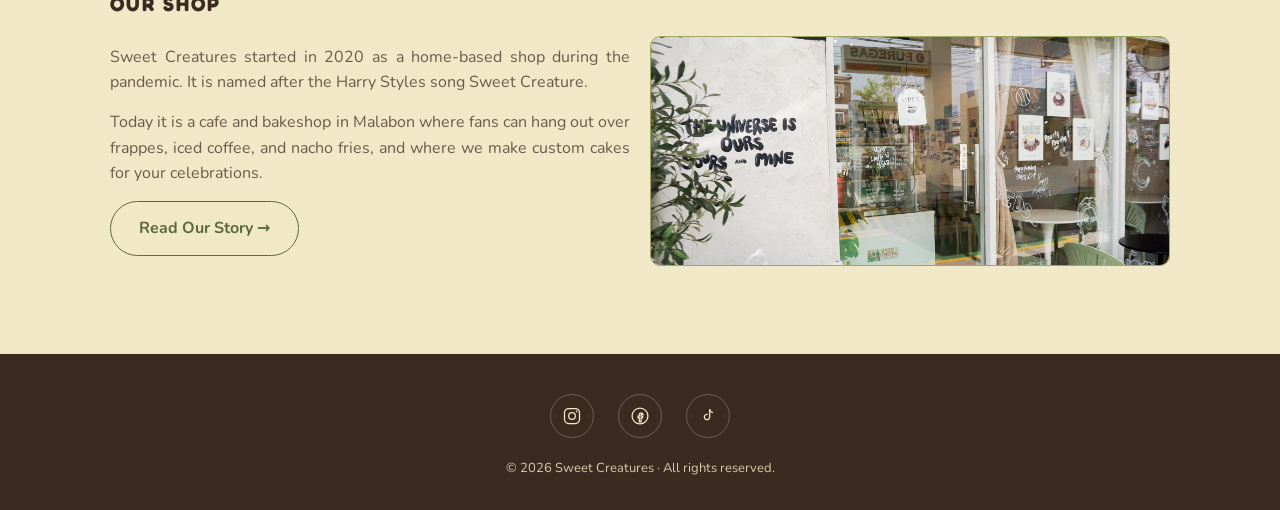
==== commit b4bf2cc8: "Update featured menu items Co-authored-by: Copilot <223556219+Copilot@users.noreply.github.com>" ====
--- a/index.html
+++ b/index.html
@@ -72,19 +72,19 @@
                 <h2 class="section-title">Featured This Week</h2>
                 <div class="grid grid-3">
                     <article class="card feature-card">
-                        <div class="frame frame-sm" aria-hidden="true"><span>Photo</span></div>
-                        <h3>Strawberry Cream Cupcake</h3>
-                        <p class="price">$4.50</p>
+                        <div class="frame frame-sm"><img src="assets/images/index/pistachio-almond-cookie.png" alt="Pistachio Almond Cookie topped with pistachio cream, sliced almonds and chocolate drizzle" loading="lazy"></div>
+                        <h3>Pistachio Almond Cookie</h3>
+                        <p class="price">₱125</p>
                     </article>
                     <article class="card feature-card">
-                        <div class="frame frame-sm" aria-hidden="true"><span>Photo</span></div>
-                        <h3>Salted Caramel Brownie</h3>
-                        <p class="price">$3.75</p>
+                        <div class="frame frame-sm"><img src="assets/images/index/loaded-nachos.png" alt="Loaded Nachos topped with beef, cheese, vegetables and creamy sauce" loading="lazy"></div>
+                        <h3>Loaded Nachos</h3>
+                        <p class="price">₱100</p>
                     </article>
                     <article class="card feature-card">
-                        <div class="frame frame-sm" aria-hidden="true"><span>Photo</span></div>
-                        <h3>Vanilla Cookie Box</h3>
-                        <p class="price">$12.00</p>
+                        <div class="frame frame-sm"><img src="assets/images/index/cafe-latte.png" alt="Cafe Latte with delicate latte art" loading="lazy"></div>
+                        <h3>Cafe Latte</h3>
+                        <p class="price">₱110</p>
                     </article>
                 </div>
 
--- a/style.css
+++ b/style.css
@@ -611,6 +611,18 @@
     height: 90px;
 }
 
+.feature-card .frame-sm {
+    width: 100%;
+    height: 220px;
+}
+
+.feature-card .frame-sm img,
+.feature-card .frame:hover img,
+.feature-card:hover .frame img {
+    object-fit: contain;
+    transform: none;
+}
+
 .frame-thumb {
     height: 80px;
     width: 110px;
@@ -804,6 +816,34 @@
     box-shadow: 0 8px 20px rgba(59, 42, 32, 0.08);
 }
 
+.menu-section {
+    margin-bottom: 26px;
+}
+
+.menu-row .frame-thumb {
+    background: linear-gradient(135deg, rgba(156, 167, 100, 0.12), rgba(233, 214, 164, 0.18));
+    border: 1.5px solid var(--line);
+    border-radius: 10px;
+    overflow: hidden;
+}
+
+.menu-row .frame-thumb img {
+    display: block;
+    width: 100%;
+    height: 100%;
+    object-fit: cover;
+    object-position: center;
+    transition: transform 220ms var(--ease);
+}
+
+.menu-row:hover .frame-thumb img {
+    transform: scale(1.05);
+}
+
+.menu-info {
+    min-width: 0;
+}
+
 .menu-info h4 {
     font-size: 16px;
     color: var(--headings);
@@ -821,6 +861,7 @@
     font-size: 16px;
     color: var(--caramel);
     text-align: right;
+    letter-spacing: 0.02em;
 }
 
 /* ---------- Gallery ---------- */
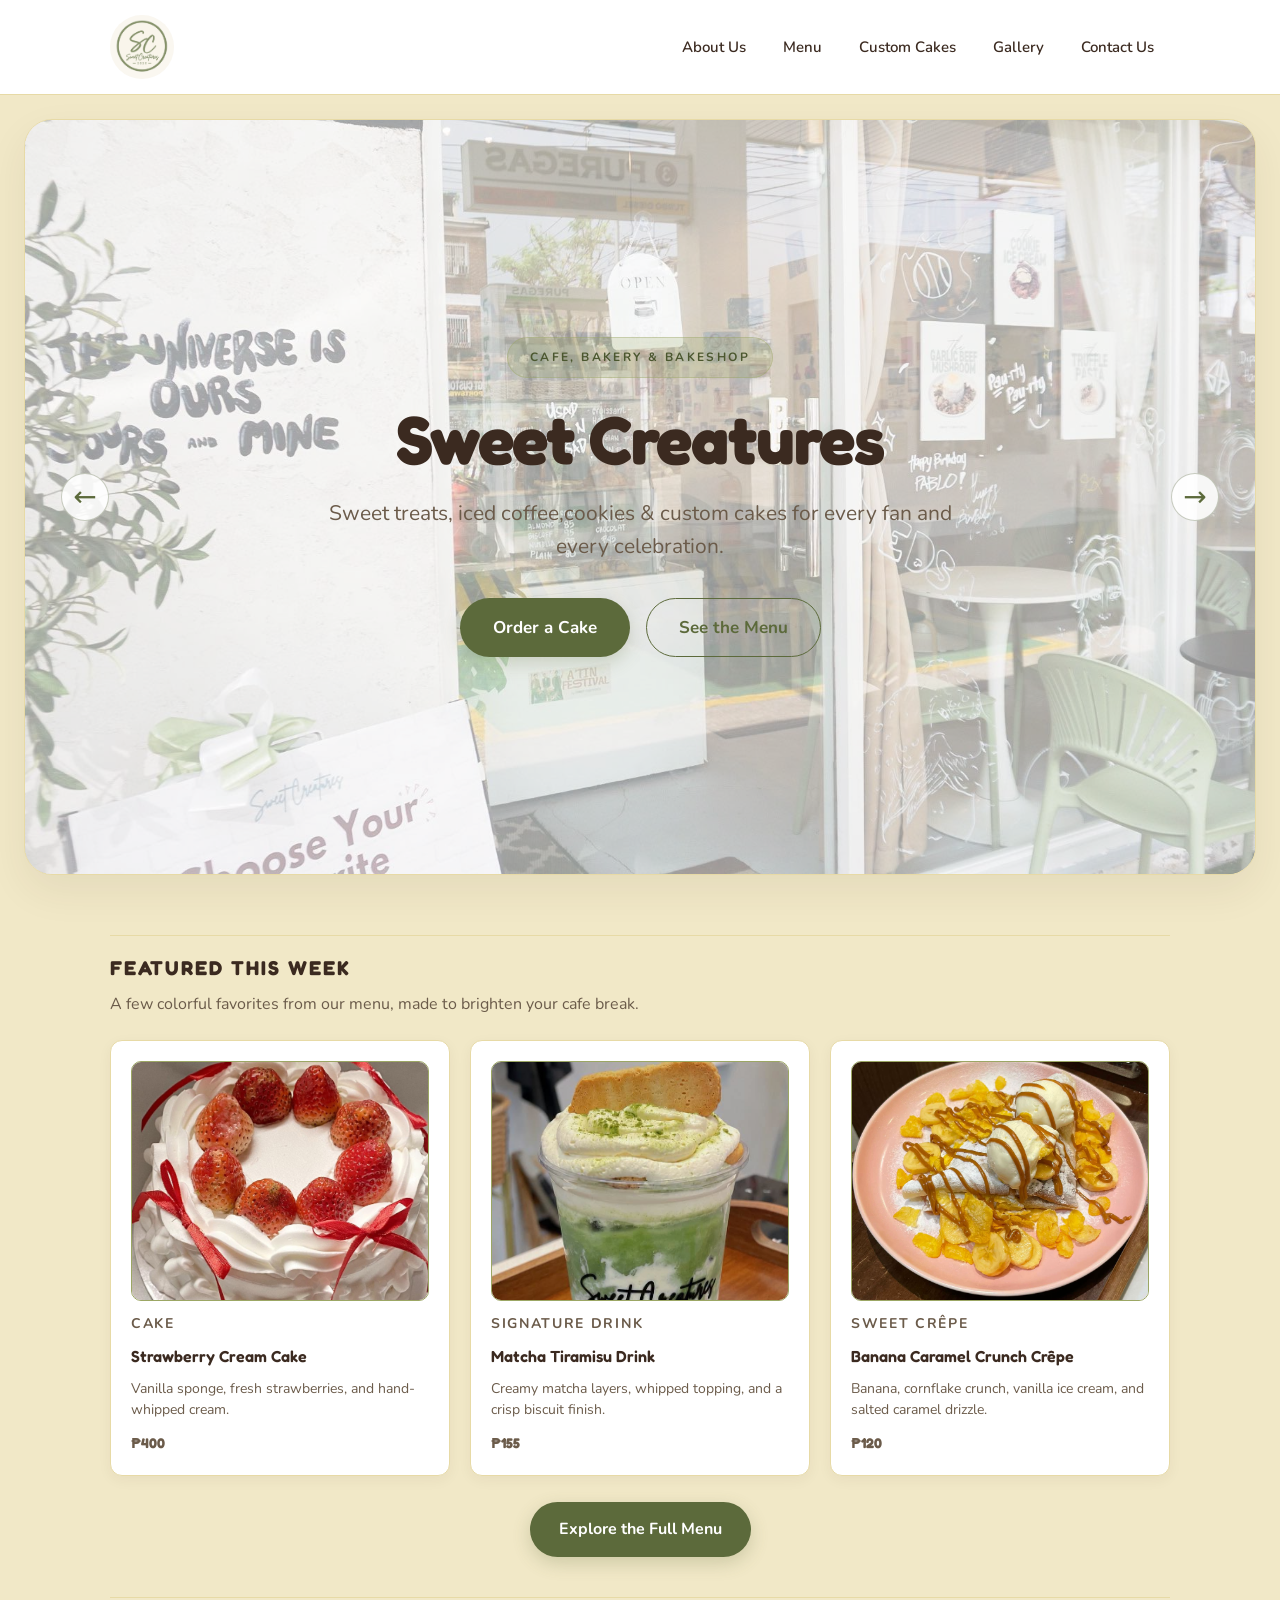
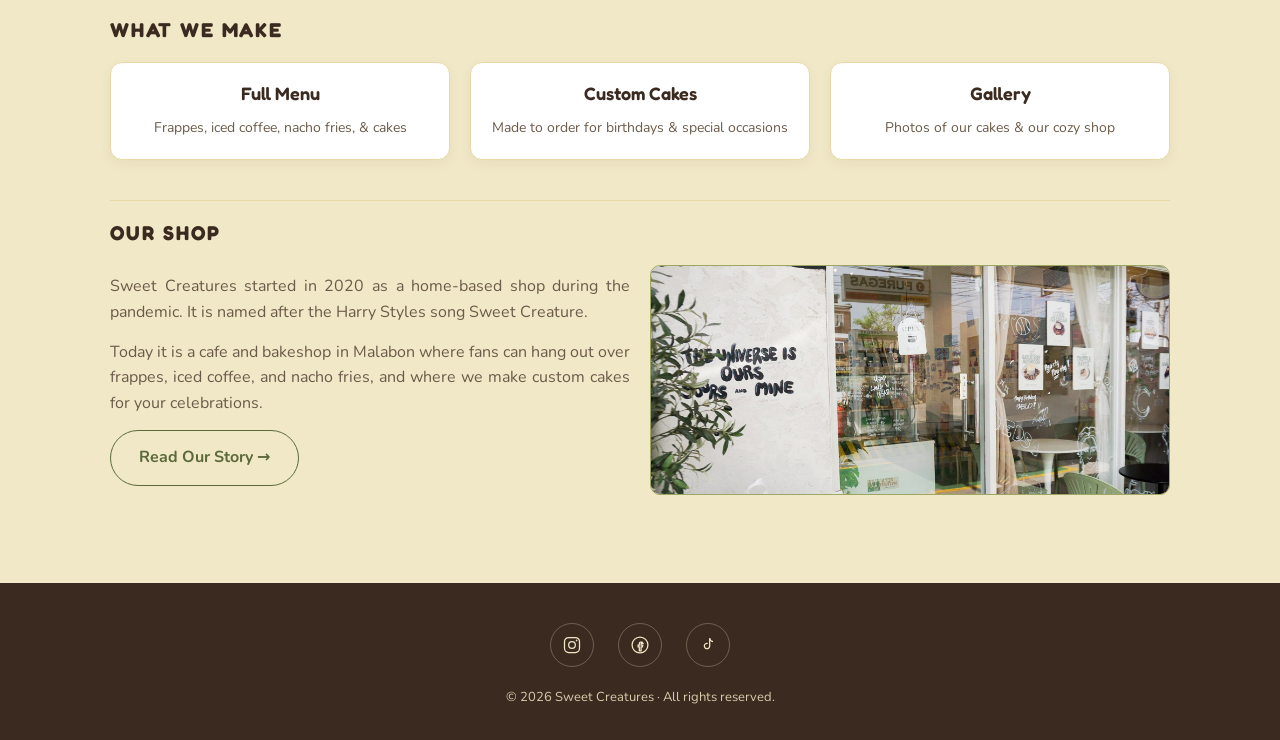
==== commit 9a8edce1: "Polish featured menu presentation" ====
--- a/index.html
+++ b/index.html
@@ -70,22 +70,38 @@
         <section class="section section-featured">
             <div class="container">
                 <h2 class="section-title">Featured This Week</h2>
-                <div class="grid grid-3">
+                <p class="featured-intro">A few colorful favorites from our menu, made to brighten your cafe break.</p>
+                <div class="grid grid-3 featured-grid">
                     <article class="card feature-card">
-                        <div class="frame frame-sm"><img src="assets/images/index/pistachio-almond-cookie.png" alt="Pistachio Almond Cookie topped with pistachio cream, sliced almonds and chocolate drizzle" loading="lazy"></div>
-                        <h3>Pistachio Almond Cookie</h3>
-                        <p class="price">₱125</p>
+                        <div class="frame feature-image feature-image-cake">
+                            <img src="assets/images/menu/strawberry-cake-ring.png" alt="Strawberry Cream Cake topped with fresh strawberries and whipped cream" loading="lazy">
+                        </div>
+                        <p class="feature-category">CAKE</p>
+                        <h3>Strawberry Cream Cake</h3>
+                        <p class="feature-description">Vanilla sponge, fresh strawberries, and hand-whipped cream.</p>
+                        <p class="price">₱400</p>
                     </article>
                     <article class="card feature-card">
-                        <div class="frame frame-sm"><img src="assets/images/index/loaded-nachos.png" alt="Loaded Nachos topped with beef, cheese, vegetables and creamy sauce" loading="lazy"></div>
-                        <h3>Loaded Nachos</h3>
-                        <p class="price">₱100</p>
+                        <div class="frame feature-image feature-image-matcha">
+                            <img src="assets/images/menu/matcha-tiramisu-drink-new.png" alt="Layered Matcha Tiramisu Drink topped with cream and a biscuit" loading="lazy">
+                        </div>
+                        <p class="feature-category">SIGNATURE DRINK</p>
+                        <h3>Matcha Tiramisu Drink</h3>
+                        <p class="feature-description">Creamy matcha layers, whipped topping, and a crisp biscuit finish.</p>
+                        <p class="price">₱155</p>
                     </article>
                     <article class="card feature-card">
-                        <div class="frame frame-sm"><img src="assets/images/index/cafe-latte.png" alt="Cafe Latte with delicate latte art" loading="lazy"></div>
-                        <h3>Cafe Latte</h3>
-                        <p class="price">₱110</p>
+                        <div class="frame feature-image">
+                            <img src="assets/images/menu/banana-caramel-crunch-crepe-new.png" alt="Banana Caramel Crunch Crêpe served with ice cream and caramel drizzle" loading="lazy">
+                        </div>
+                        <p class="feature-category">SWEET CRÊPE</p>
+                        <h3>Banana Caramel Crunch Crêpe</h3>
+                        <p class="feature-description">Banana, cornflake crunch, vanilla ice cream, and salted caramel drizzle.</p>
+                        <p class="price">₱120</p>
                     </article>
+                </div>
+                <div class="featured-actions">
+                    <a class="btn btn-primary" href="menu.html">Explore the Full Menu</a>
                 </div>
 
                 <h2 class="section-title">What We Make</h2>
--- a/style.css
+++ b/style.css
@@ -493,6 +493,67 @@
     margin-top: 0;
 }
 
+.featured-intro {
+    color: var(--muted-fg);
+    margin: -8px 0 22px;
+}
+
+.feature-card {
+    gap: 8px;
+}
+
+.feature-image {
+    position: relative;
+    display: block;
+    width: 100%;
+    height: 240px;
+    border-style: solid;
+    border-radius: 12px;
+}
+
+.feature-card .feature-image img,
+.feature-card .feature-image:hover img,
+.feature-card:hover .feature-image img {
+    position: absolute;
+    inset: 0;
+    width: 100%;
+    height: 100%;
+    object-fit: cover;
+    padding: 0;
+    transform: none;
+}
+
+.feature-image-cake img {
+    object-position: center 20%;
+}
+
+.feature-image-matcha img {
+    object-position: center 15%;
+}
+
+.feature-category {
+    color: var(--primary);
+    font-size: 11px;
+    font-weight: 700;
+    letter-spacing: 0.12em;
+}
+
+.feature-card h3 {
+    font-size: 19px;
+}
+
+.feature-description {
+    color: var(--muted-fg);
+    font-size: 14px;
+    line-height: 1.5;
+}
+
+.featured-actions {
+    display: flex;
+    justify-content: center;
+    margin-top: 26px;
+}
+
 
 /* ---------- Page banners ---------- */
 
@@ -609,18 +670,6 @@
 
 .frame-sm {
     height: 90px;
-}
-
-.feature-card .frame-sm {
-    width: 100%;
-    height: 220px;
-}
-
-.feature-card .frame-sm img,
-.feature-card .frame:hover img,
-.feature-card:hover .frame img {
-    object-fit: contain;
-    transform: none;
 }
 
 .frame-thumb {
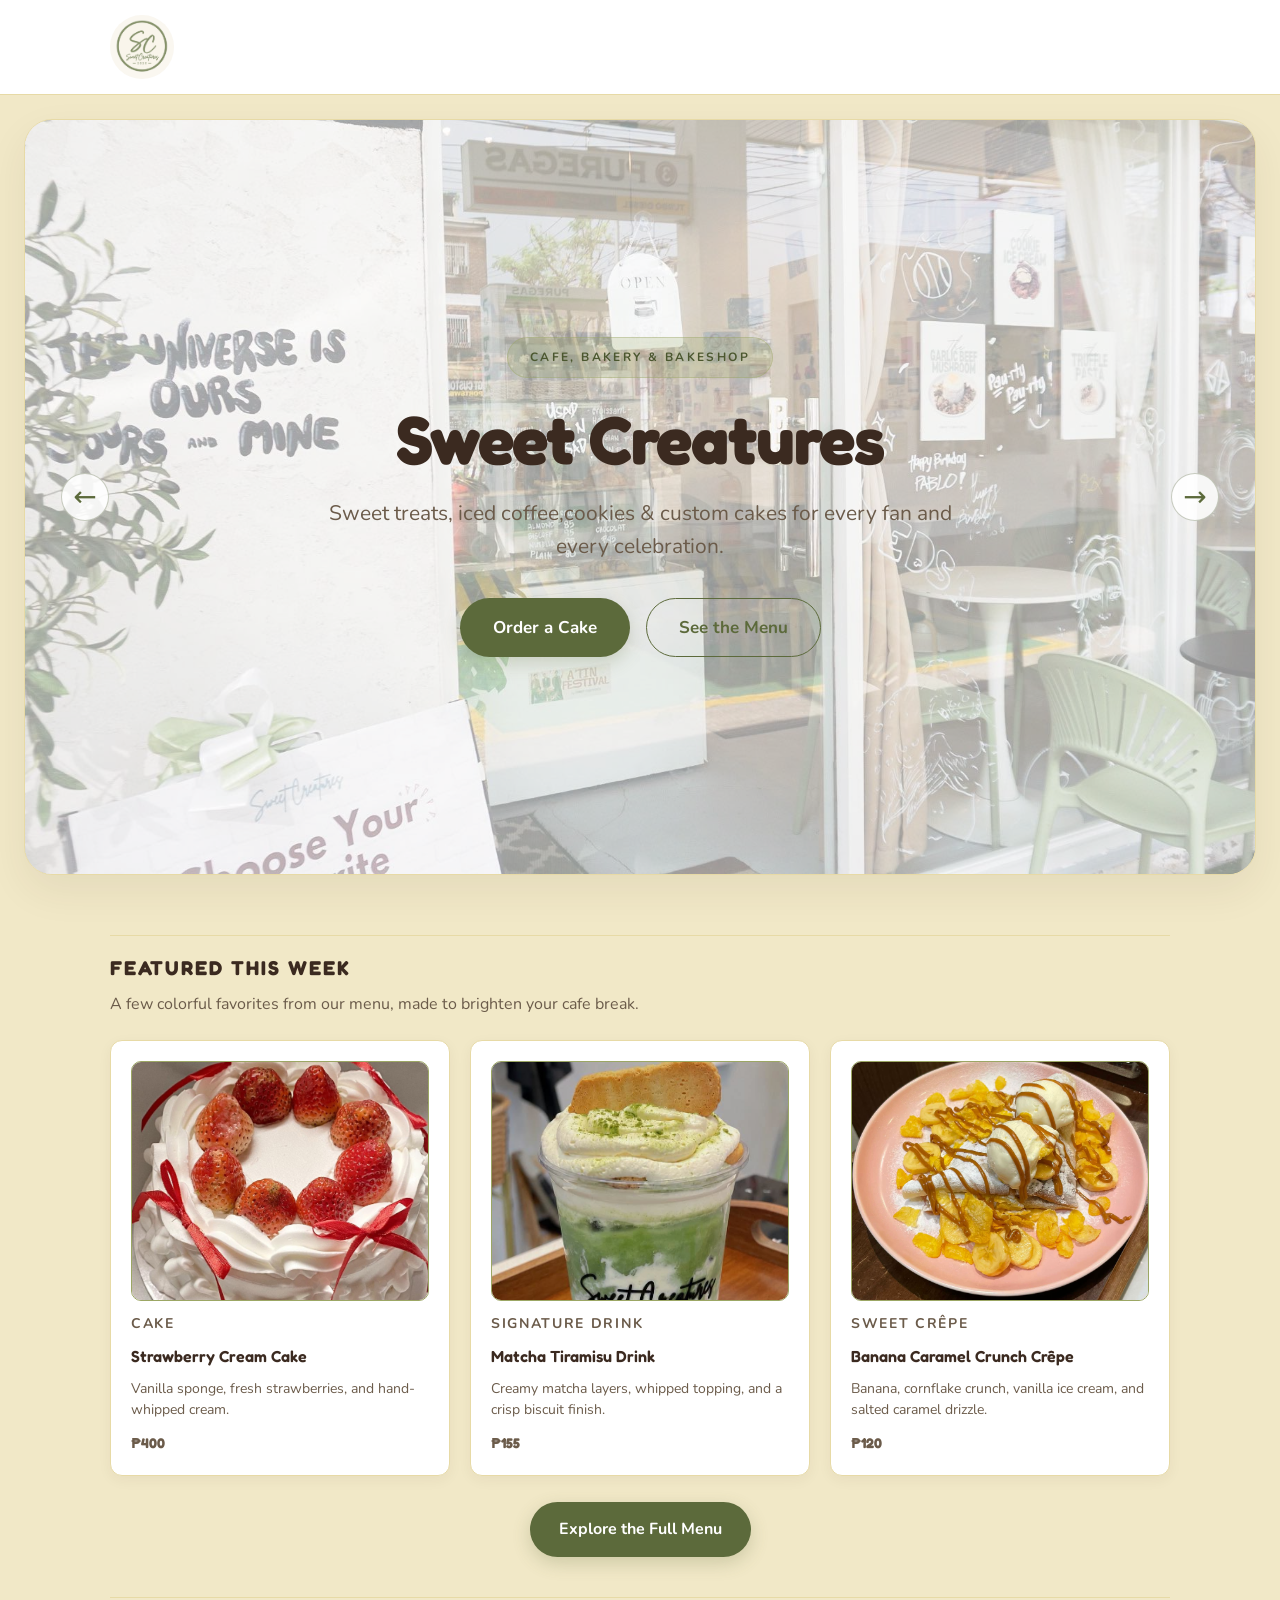
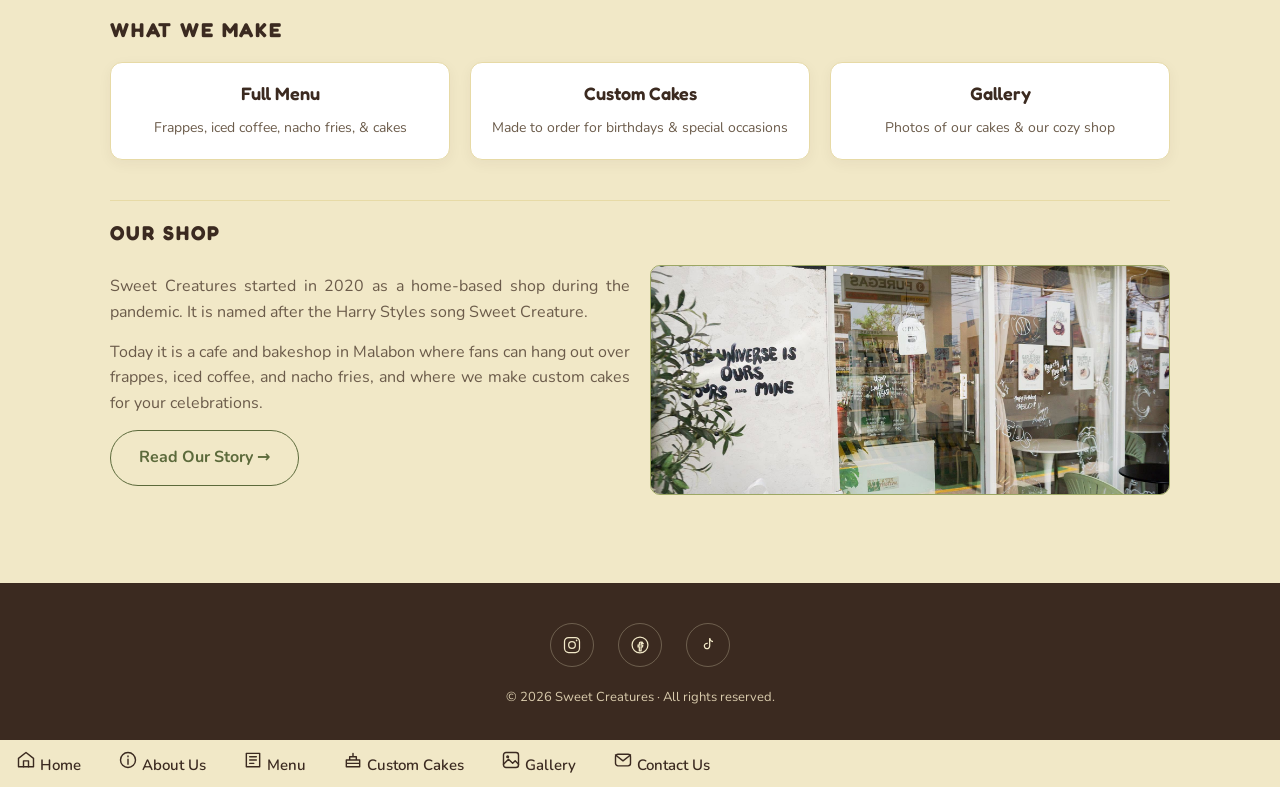
==== commit f84f77a3: "Update homepage design Co-authored-by: Copilot <223556219+Copilot@users.noreply.github.com>" ====
--- a/index.html
+++ b/index.html
@@ -1,221 +1,306 @@
 <!DOCTYPE html>
 <html lang="en">
-<head>
-    <meta charset="UTF-8">
-    <meta name="viewport" content="width=device-width, initial-scale=1.0">
-    <title>Sweet Creatures — Cafe, Bakery &amp; Bakeshop</title>
-    <meta name="description" content="Sweet Creatures is a cozy cafe and bakeshop in Malabon serving handcrafted cakes, cupcakes, cookies, frappes, iced coffee, and custom celebration cakes for every occasion.">
-    <link rel="icon" type="image/png" href="assets/images/favicon/favicon.png">
-    <link rel="preconnect" href="https://fonts.googleapis.com">
-    <link rel="preconnect" href="https://fonts.gstatic.com" crossorigin>
-    <link href="https://fonts.googleapis.com/css2?family=Fredoka:wght@400;500;600;700&family=Nunito:wght@300;400;500;600;700&display=swap" rel="stylesheet">
-    <link rel="stylesheet" href="style.css">
-</head>
-<body>
-    <a class="skip-link" href="#main">Skip to content</a>
-
-    <header class="site-header">
-        <div class="header-inner">
-            <a class="logo" href="index.html" aria-label="Sweet Creatures home">
-                <img src="assets/images/favicon/favicon.png" alt="Sweet Creatures">
-            </a>
-
-            <input type="checkbox" id="nav-toggle" class="nav-toggle">
-            <label for="nav-toggle" class="nav-toggle-label" aria-label="Toggle navigation menu">
-                <span></span><span></span><span></span>
-            </label>
-
-            <nav aria-label="Main navigation">
-                <ul class="nav-list">
-                    <li><a href="about.html">About Us</a></li>
-                    <li><a href="menu.html">Menu</a></li>
-                    <li><a href="custom-cakes.html">Custom Cakes</a></li>
-                    <li><a href="gallery.html">Gallery</a></li>
-                    <li><a href="contact.html">Contact Us</a></li>
-                </ul>
-            </nav>
-        </div>
-    </header>
-
-    <main id="main">
-        <!-- ============ HOME ============ -->
-        <section class="hero-section">
-            <div class="container hero-container">
-                <div class="hero">
-                    <div class="hero-slides" aria-hidden="true">
-                        <img src="assets/images/index/main_image_1.jpg" alt="">
-                        <img src="assets/images/index/main_image_2.jpg" alt="">
-                        <img src="assets/images/index/main_image_3.jpg" alt="">
-                        <img src="assets/images/index/main_image_4.jpg" alt="">
-                    </div>
-                    <div class="hero-content">
-                        <p class="eyebrow">Cafe, Bakery &amp; Bakeshop</p>
-                        <h1>Sweet Creatures</h1>
-                        <p class="tagline">Sweet treats, iced coffee,cookies &amp; custom cakes for every fan and every celebration.</p>
-                        <div class="hero-actions">
-                            <a class="btn btn-primary" href="custom-cakes.html">Order a Cake</a>
-                            <a class="btn btn-ghost" href="menu.html">See the Menu</a>
+    <head>
+        <meta charset="utf-8"/>
+        <meta content="width=device-width, initial-scale=1.0" name="viewport"/>
+        <title>
+            Sweet Creatures — Cafe, Bakery & Bakeshop
+        </title>
+        <meta content="Sweet Creatures is a cozy cafe and bakeshop in Malabon serving handcrafted cakes, cupcakes, cookies, frappes, iced coffee, and custom celebration cakes for every occasion." name="description"/>
+        <link href="assets/images/favicon/favicon.png" rel="icon" type="image/png"/>
+        <link href="https://fonts.googleapis.com" rel="preconnect"/>
+        <link crossorigin="" href="https://fonts.gstatic.com" rel="preconnect"/>
+        <link href="https://fonts.googleapis.com/css2?family=Fredoka:wght@400;500;600;700&family=Nunito:wght@300;400;500;600;700&display=swap" rel="stylesheet"/>
+        <link href="style.css" rel="stylesheet"/>
+        <script src="script.js" defer></script>
+    </head>
+    <body>
+        <a class="skip-link" href="#main">
+            Skip to content
+        </a>
+        <header class="site-header glass">
+            <div class="header-inner">
+                <a aria-label="Sweet Creatures home" class="logo" href="index.html">
+                    <img alt="Sweet Creatures" src="assets/images/favicon/favicon.png"/>
+                </a>
+            </div>
+        </header>
+        <main id="main">
+            <!-- ============ HOME ============ -->
+            <section class="hero-section">
+                <div class="container hero-container">
+                    <div class="hero slider">
+                        <div aria-hidden="true" class="hero-slides">
+                            <img alt="" src="assets/images/index/main_image_1.jpg"/>
+                            <img alt="" src="assets/images/index/main_image_2.jpg"/>
+                            <img alt="" src="assets/images/index/main_image_3.jpg"/>
+                            <img alt="" src="assets/images/index/main_image_4.jpg"/>
                         </div>
-                    </div>
-                    <button class="hero-arrow hero-previous" type="button" aria-label="Show previous bakery photo">
-                        <span aria-hidden="true">&larr;</span>
-                    </button>
-                    <button class="hero-arrow hero-next" type="button" aria-label="Show next bakery photo">
-                        <span aria-hidden="true">&rarr;</span>
-                    </button>
+                        <div class="hero-content">
+                            <p class="eyebrow">
+                                Cafe, Bakery & Bakeshop
+                            </p>
+                            <h1>
+                                Sweet Creatures
+                            </h1>
+                            <p class="tagline">
+                                Sweet treats, iced coffee,cookies & custom cakes for every fan and every celebration.
+                            </p>
+                            <div class="hero-actions">
+                                <a class="btn btn-primary" href="custom-cakes.html">
+                                    Order a Cake
+                                </a>
+                                <a class="btn btn-ghost" href="menu.html">
+                                    See the Menu
+                                </a>
+                            </div>
+                        </div>
+                        <button aria-label="Show previous bakery photo" class="hero-arrow hero-previous" type="button">
+                            <span aria-hidden="true">
+                                ←
+                            </span>
+                        </button>
+                        <button aria-label="Show next bakery photo" class="hero-arrow hero-next" type="button">
+                            <span aria-hidden="true">
+                                →
+                            </span>
+                        </button>
+                    </div>
                 </div>
+            </section>
+            <section class="section section-featured">
+                <div class="container">
+                    <h2 class="section-title">
+                        Featured This Week
+                    </h2>
+                    <p class="featured-intro">
+                        A few colorful favorites from our menu, made to brighten your cafe break.
+                    </p>
+                    <div class="grid grid-3 featured-grid">
+                        <article class="card feature-card glass box">
+                            <div class="frame feature-image feature-image-cake">
+                                <img alt="Strawberry Cream Cake topped with fresh strawberries and whipped cream" loading="lazy" src="assets/images/menu/strawberry-cake-ring.png"/>
+                            </div>
+                            <p class="feature-category">
+                                CAKE
+                            </p>
+                            <h3>
+                                Strawberry Cream Cake
+                            </h3>
+                            <p class="feature-description">
+                                Vanilla sponge, fresh strawberries, and hand-whipped cream.
+                            </p>
+                            <p class="price">
+                                ₱400
+                            </p>
+                        </article>
+                        <article class="card feature-card glass box">
+                            <div class="frame feature-image feature-image-matcha">
+                                <img alt="Layered Matcha Tiramisu Drink topped with cream and a biscuit" loading="lazy" src="assets/images/menu/matcha-tiramisu-drink-new.png"/>
+                            </div>
+                            <p class="feature-category">
+                                SIGNATURE DRINK
+                            </p>
+                            <h3>
+                                Matcha Tiramisu Drink
+                            </h3>
+                            <p class="feature-description">
+                                Creamy matcha layers, whipped topping, and a crisp biscuit finish.
+                            </p>
+                            <p class="price">
+                                ₱155
+                            </p>
+                        </article>
+                        <article class="card feature-card glass box">
+                            <div class="frame feature-image">
+                                <img alt="Banana Caramel Crunch Crêpe served with ice cream and caramel drizzle" loading="lazy" src="assets/images/menu/banana-caramel-crunch-crepe-new.png"/>
+                            </div>
+                            <p class="feature-category">
+                                SWEET CRÊPE
+                            </p>
+                            <h3>
+                                Banana Caramel Crunch Crêpe
+                            </h3>
+                            <p class="feature-description">
+                                Banana, cornflake crunch, vanilla ice cream, and salted caramel drizzle.
+                            </p>
+                            <p class="price">
+                                ₱120
+                            </p>
+                        </article>
+                    </div>
+                    <div class="featured-actions">
+                        <a class="btn btn-primary" href="menu.html">
+                            Explore the Full Menu
+                        </a>
+                    </div>
+                    <h2 class="section-title">
+                        What We Make
+                    </h2>
+                    <div class="grid grid-3">
+                        <a class="card link-card glass box" href="menu.html">
+                            <h3>
+                                Full Menu
+                            </h3>
+                            <p>
+                                Frappes, iced coffee, nacho fries, & cakes
+                            </p>
+                        </a>
+                        <a class="card link-card glass box" href="custom-cakes.html">
+                            <h3>
+                                Custom Cakes
+                            </h3>
+                            <p>
+                                Made to order for birthdays & special occasions
+                            </p>
+                        </a>
+                        <a class="card link-card glass box" href="gallery.html">
+                            <h3>
+                                Gallery
+                            </h3>
+                            <p>
+                                Photos of our cakes & our cozy shop
+                            </p>
+                        </a>
+                    </div>
+                    <h2 class="section-title">
+                        Our Shop
+                    </h2>
+                    <div class="grid grid-2">
+                        <div class="story-text glass box">
+                            <p>
+                                Sweet Creatures started in 2020 as a home-based shop during the pandemic. It is named after the Harry Styles song Sweet Creature.
+                            </p>
+                            <p>
+                                Today it is a cafe and bakeshop in Malabon where fans can hang out over frappes, iced coffee, and nacho fries, and where we make custom cakes for your celebrations.
+                            </p>
+                            <div>
+                                <a class="btn btn-ghost" href="about.html">
+                                    Read Our Story →
+                                </a>
+                            </div>
+                        </div>
+                        <div class="frame frame-lg">
+                            <img alt="Sweet Creatures shop exterior and cozy cafe interior" loading="lazy" src="assets/images/index/our_shop.jpg"/>
+                        </div>
+                    </div>
+                </div>
+            </section>
+        </main>
+        <footer class="site-footer">
+            <div class="container">
+                <nav aria-label="Social media" class="social-nav">
+                    <a aria-label="Sweet Creatures on Instagram" href="https://www.instagram.com/_sweetcreaturesss/" rel="noopener noreferrer" target="_blank">
+                        <svg aria-hidden="true" fill="none" height="20" stroke="currentColor" stroke-width="1.5" viewBox="0 0 24 24" width="20">
+                            <rect height="18" rx="5" width="18" x="3" y="3">
+                            </rect>
+                            <circle cx="12" cy="12" r="4">
+                            </circle>
+                            <circle cx="17.5" cy="6.5" fill="currentColor" r="1" stroke="none">
+                            </circle>
+                        </svg>
+                    </a>
+                    <a aria-label="Sweet Creatures on Facebook" href="https://www.facebook.com/sweetcreaturesph" rel="noopener noreferrer" target="_blank">
+                        <svg aria-hidden="true" fill="none" height="20" stroke="currentColor" stroke-width="1.5" viewBox="0 0 24 24" width="20">
+                            <circle cx="12" cy="12" r="9.5">
+                            </circle>
+                            <path d="M14.5 8.5h-1.8c-.9 0-1.5.7-1.5 1.6v1.9H9.7v2.1h1.5V19h2.1v-4.9h1.7l.3-2.1h-2v-1.6c0-.3.2-.5.5-.5h1.7z">
+                            </path>
+                        </svg>
+                    </a>
+                    <a aria-label="Sweet Creatures on TikTok" href="https://www.tiktok.com/@sweet.creatures7" rel="noopener noreferrer" target="_blank">
+                        <svg aria-hidden="true" fill="none" height="20" stroke="currentColor" stroke-width="1.5" viewBox="0 0 24 24" width="20">
+                            <path d="M14 4v9.2a3.2 3.2 0 1 1-2.3-3.1">
+                            </path>
+                            <path d="M14 4c.4 2.1 1.9 3.6 4 3.9">
+                            </path>
+                        </svg>
+                    </a>
+                </nav>
+                <p class="copyright">
+                    © 2026 Sweet Creatures · All rights reserved.
+                </p>
             </div>
-        </section>
-
-        <section class="section section-featured">
-            <div class="container">
-                <h2 class="section-title">Featured This Week</h2>
-                <p class="featured-intro">A few colorful favorites from our menu, made to brighten your cafe break.</p>
-                <div class="grid grid-3 featured-grid">
-                    <article class="card feature-card">
-                        <div class="frame feature-image feature-image-cake">
-                            <img src="assets/images/menu/strawberry-cake-ring.png" alt="Strawberry Cream Cake topped with fresh strawberries and whipped cream" loading="lazy">
-                        </div>
-                        <p class="feature-category">CAKE</p>
-                        <h3>Strawberry Cream Cake</h3>
-                        <p class="feature-description">Vanilla sponge, fresh strawberries, and hand-whipped cream.</p>
-                        <p class="price">₱400</p>
-                    </article>
-                    <article class="card feature-card">
-                        <div class="frame feature-image feature-image-matcha">
-                            <img src="assets/images/menu/matcha-tiramisu-drink-new.png" alt="Layered Matcha Tiramisu Drink topped with cream and a biscuit" loading="lazy">
-                        </div>
-                        <p class="feature-category">SIGNATURE DRINK</p>
-                        <h3>Matcha Tiramisu Drink</h3>
-                        <p class="feature-description">Creamy matcha layers, whipped topping, and a crisp biscuit finish.</p>
-                        <p class="price">₱155</p>
-                    </article>
-                    <article class="card feature-card">
-                        <div class="frame feature-image">
-                            <img src="assets/images/menu/banana-caramel-crunch-crepe-new.png" alt="Banana Caramel Crunch Crêpe served with ice cream and caramel drizzle" loading="lazy">
-                        </div>
-                        <p class="feature-category">SWEET CRÊPE</p>
-                        <h3>Banana Caramel Crunch Crêpe</h3>
-                        <p class="feature-description">Banana, cornflake crunch, vanilla ice cream, and salted caramel drizzle.</p>
-                        <p class="price">₱120</p>
-                    </article>
-                </div>
-                <div class="featured-actions">
-                    <a class="btn btn-primary" href="menu.html">Explore the Full Menu</a>
-                </div>
-
-                <h2 class="section-title">What We Make</h2>
-                <div class="grid grid-3">
-                    <a class="card link-card" href="menu.html">
-                        <h3>Full Menu</h3>
-                        <p>Frappes, iced coffee, nacho fries, &amp; cakes</p>
-                    </a>
-                    <a class="card link-card" href="custom-cakes.html">
-                        <h3>Custom Cakes</h3>
-                        <p>Made to order for birthdays &amp; special occasions</p>
-                    </a>
-                    <a class="card link-card" href="gallery.html">
-                        <h3>Gallery</h3>
-                        <p>Photos of our cakes &amp; our cozy shop</p>
-                    </a>
-                </div>
-
-                <h2 class="section-title">Our Shop</h2>
-                <div class="grid grid-2">
-                    <div class="story-text">
-                        <p>Sweet Creatures started in 2020 as a home-based shop during the pandemic. It is named after the Harry Styles song Sweet Creature.</p>
-                        <p>Today it is a cafe and bakeshop in Malabon where fans can hang out over frappes, iced coffee, and nacho fries, and where we make custom cakes for your celebrations.</p>
-                        <div>
-                            <a class="btn btn-ghost" href="about.html">Read Our Story &rarr;</a>
-                        </div>
-                    </div>
-                    <div class="frame frame-lg">
-                        <img src="assets/images/index/our_shop.jpg" alt="Sweet Creatures shop exterior and cozy cafe interior" loading="lazy">
-                    </div>
-                </div>
-            </div>
-        </section>
-    </main>
-
-    <footer class="site-footer">
-        <div class="container">
-            <nav class="social-nav" aria-label="Social media">
-                <a href="https://www.instagram.com/_sweetcreaturesss/" aria-label="Sweet Creatures on Instagram" target="_blank" rel="noopener noreferrer">
-                    <svg viewBox="0 0 24 24" width="20" height="20" fill="none" stroke="currentColor" stroke-width="1.5" aria-hidden="true"><rect x="3" y="3" width="18" height="18" rx="5"/><circle cx="12" cy="12" r="4"/><circle cx="17.5" cy="6.5" r="1" fill="currentColor" stroke="none"/></svg>
-                </a>
-                <a href="https://www.facebook.com/sweetcreaturesph" aria-label="Sweet Creatures on Facebook" target="_blank" rel="noopener noreferrer">
-                    <svg viewBox="0 0 24 24" width="20" height="20" fill="none" stroke="currentColor" stroke-width="1.5" aria-hidden="true"><circle cx="12" cy="12" r="9.5"/><path d="M14.5 8.5h-1.8c-.9 0-1.5.7-1.5 1.6v1.9H9.7v2.1h1.5V19h2.1v-4.9h1.7l.3-2.1h-2v-1.6c0-.3.2-.5.5-.5h1.7z"/></svg>
-                </a>
-                <a href="https://www.tiktok.com/@sweet.creatures7" aria-label="Sweet Creatures on TikTok" target="_blank" rel="noopener noreferrer">
-                    <svg viewBox="0 0 24 24" width="20" height="20" fill="none" stroke="currentColor" stroke-width="1.5" aria-hidden="true"><path d="M14 4v9.2a3.2 3.2 0 1 1-2.3-3.1"/><path d="M14 4c.4 2.1 1.9 3.6 4 3.9"/></svg>
-                </a>
-            </nav>
-            <p class="copyright">&copy; 2026 Sweet Creatures &middot; All rights reserved.</p>
-        </div>
-    </footer>
-    <script>
-        const hero = document.querySelector(".hero");
-        const slides = hero.querySelector(".hero-slides");
-        const previousButton = hero.querySelector(".hero-previous");
-        const nextButton = hero.querySelector(".hero-next");
-        const originalSlides = Array.from(slides.children);
-        const slideCount = originalSlides.length;
-        const reducedMotion = window.matchMedia("(prefers-reduced-motion: reduce)").matches;
-        let currentSlide = 1;
-        let isTransitioning = false;
-        const pendingButtonMoves = [];
-
-        slides.prepend(originalSlides[slideCount - 1].cloneNode(true));
-        slides.append(originalSlides[0].cloneNode(true));
-
-        function moveToSlide(index) {
-            currentSlide = index;
-            slides.style.transform = `translateX(-${currentSlide * slides.clientWidth}px)`;
-        }
-
-        function resetClonedSlide(index) {
-            slides.style.transition = "none";
-            moveToSlide(index);
-            slides.offsetHeight;
-            slides.style.transition = "";
-        }
-
-        function changeSlide(direction, fromButton = false) {
-            if (isTransitioning) {
-                if (fromButton) pendingButtonMoves.push(direction);
-                return;
-            }
-
-            const nextIndex = currentSlide + direction;
-
-            if (reducedMotion && (nextIndex === 0 || nextIndex === slideCount + 1)) {
-                resetClonedSlide(nextIndex === 0 ? slideCount : 1);
-                return;
-            }
-
-            isTransitioning = !reducedMotion;
-            moveToSlide(nextIndex);
-        }
-
-        previousButton.addEventListener("click", () => changeSlide(-1, true));
-        nextButton.addEventListener("click", () => changeSlide(1, true));
-
-        slides.addEventListener("transitionend", (event) => {
-            if (event.target !== slides || event.propertyName !== "transform") return;
-
-            if (currentSlide === 0) resetClonedSlide(slideCount);
-            if (currentSlide === slideCount + 1) resetClonedSlide(1);
-            isTransitioning = false;
-
-            if (pendingButtonMoves.length > 0) {
-                changeSlide(pendingButtonMoves.shift(), true);
-            }
-        });
-
-        moveToSlide(currentSlide);
-        window.addEventListener("resize", () => moveToSlide(currentSlide));
-
-        window.setInterval(() => changeSlide(1), 3000);
-    </script>
-</body>
+        </footer>
+        <nav aria-label="Main navigation" class="bottom-nav glass">
+            <ul class="nav-list">
+                <li>
+                    <a aria-label="Home" href="index.html">
+                        <svg aria-hidden="true" fill="none" height="20" stroke="currentColor" stroke-linecap="round" stroke-linejoin="round" stroke-width="1.7" viewBox="0 0 24 24" width="20">
+                            <path d="m3 10 9-7 9 7v10H3z">
+                            </path>
+                            <path d="M9 20v-7h6v7">
+                            </path>
+                        </svg>
+                        <span class="nav-label-full">
+                            Home
+                        </span>
+                    </a>
+                </li>
+                <li>
+                    <a aria-label="About Us" href="about.html">
+                        <svg aria-hidden="true" fill="none" height="20" stroke="currentColor" stroke-linecap="round" stroke-linejoin="round" stroke-width="1.7" viewBox="0 0 24 24" width="20">
+                            <circle cx="12" cy="12" r="9">
+                            </circle>
+                            <path d="M12 11v6m0-10v1">
+                            </path>
+                        </svg>
+                        <span class="nav-label-full">
+                            About Us
+                        </span>
+                    </a>
+                </li>
+                <li>
+                    <a aria-label="Menu" href="menu.html">
+                        <svg aria-hidden="true" fill="none" height="20" stroke="currentColor" stroke-linecap="round" stroke-linejoin="round" stroke-width="1.7" viewBox="0 0 24 24" width="20">
+                            <path d="M4 4h16v16H4zM8 8h8M8 12h8M8 16h5">
+                            </path>
+                        </svg>
+                        <span class="nav-label-full">
+                            Menu
+                        </span>
+                    </a>
+                </li>
+                <li>
+                    <a aria-label="Custom Cakes" href="custom-cakes.html">
+                        <svg aria-hidden="true" fill="none" height="20" stroke="currentColor" stroke-linecap="round" stroke-linejoin="round" stroke-width="1.7" viewBox="0 0 24 24" width="20">
+                            <path d="M4 12h16v8H4zM4 16h16M8 12V8h8v4M12 8V4">
+                            </path>
+                        </svg>
+                        <span class="nav-label-full">
+                            Custom Cakes
+                        </span>
+                    </a>
+                </li>
+                <li>
+                    <a aria-label="Gallery" href="gallery.html">
+                        <svg aria-hidden="true" fill="none" height="20" stroke="currentColor" stroke-linecap="round" stroke-linejoin="round" stroke-width="1.7" viewBox="0 0 24 24" width="20">
+                            <rect height="18" rx="3" width="18" x="3" y="3">
+                            </rect>
+                            <circle cx="8" cy="8" r="1">
+                            </circle>
+                            <path d="m3 17 6-6 5 5 3-3 4 4">
+                            </path>
+                        </svg>
+                        <span class="nav-label-full">
+                            Gallery
+                        </span>
+                    </a>
+                </li>
+                <li>
+                    <a aria-label="Contact Us" href="contact.html">
+                        <svg aria-hidden="true" fill="none" height="20" stroke="currentColor" stroke-linecap="round" stroke-linejoin="round" stroke-width="1.7" viewBox="0 0 24 24" width="20">
+                            <rect height="14" rx="3" width="18" x="3" y="5">
+                            </rect>
+                            <path d="m3 6 9 7 9-7">
+                            </path>
+                        </svg>
+                        <span class="nav-label-full">
+                            Contact Us
+                        </span>
+                    </a>
+                </li>
+            </ul>
+        </nav>
+    </body>
 </html>
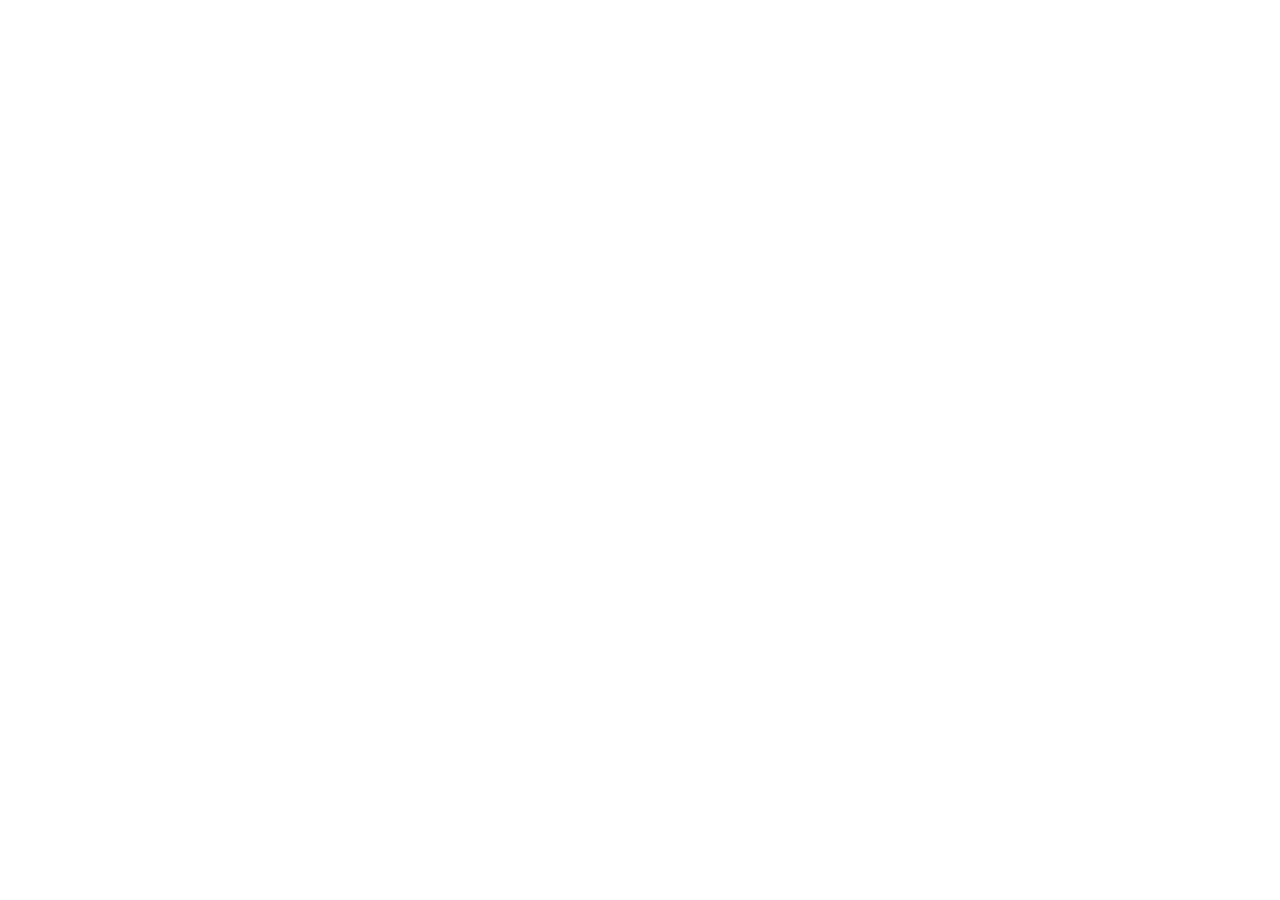
==== commit 04980334: "Complete Sweet Creatures redesign" ====
--- a/index.html
+++ b/index.html
@@ -1,306 +1,28 @@
-<!DOCTYPE html>
+<!doctype html>
 <html lang="en">
-    <head>
-        <meta charset="utf-8"/>
-        <meta content="width=device-width, initial-scale=1.0" name="viewport"/>
-        <title>
-            Sweet Creatures — Cafe, Bakery & Bakeshop
-        </title>
-        <meta content="Sweet Creatures is a cozy cafe and bakeshop in Malabon serving handcrafted cakes, cupcakes, cookies, frappes, iced coffee, and custom celebration cakes for every occasion." name="description"/>
-        <link href="assets/images/favicon/favicon.png" rel="icon" type="image/png"/>
-        <link href="https://fonts.googleapis.com" rel="preconnect"/>
-        <link crossorigin="" href="https://fonts.gstatic.com" rel="preconnect"/>
-        <link href="https://fonts.googleapis.com/css2?family=Fredoka:wght@400;500;600;700&family=Nunito:wght@300;400;500;600;700&display=swap" rel="stylesheet"/>
-        <link href="style.css" rel="stylesheet"/>
-        <script src="script.js" defer></script>
-    </head>
-    <body>
-        <a class="skip-link" href="#main">
-            Skip to content
-        </a>
-        <header class="site-header glass">
-            <div class="header-inner">
-                <a aria-label="Sweet Creatures home" class="logo" href="index.html">
-                    <img alt="Sweet Creatures" src="assets/images/favicon/favicon.png"/>
-                </a>
-            </div>
-        </header>
-        <main id="main">
-            <!-- ============ HOME ============ -->
-            <section class="hero-section">
-                <div class="container hero-container">
-                    <div class="hero slider">
-                        <div aria-hidden="true" class="hero-slides">
-                            <img alt="" src="assets/images/index/main_image_1.jpg"/>
-                            <img alt="" src="assets/images/index/main_image_2.jpg"/>
-                            <img alt="" src="assets/images/index/main_image_3.jpg"/>
-                            <img alt="" src="assets/images/index/main_image_4.jpg"/>
-                        </div>
-                        <div class="hero-content">
-                            <p class="eyebrow">
-                                Cafe, Bakery & Bakeshop
-                            </p>
-                            <h1>
-                                Sweet Creatures
-                            </h1>
-                            <p class="tagline">
-                                Sweet treats, iced coffee,cookies & custom cakes for every fan and every celebration.
-                            </p>
-                            <div class="hero-actions">
-                                <a class="btn btn-primary" href="custom-cakes.html">
-                                    Order a Cake
-                                </a>
-                                <a class="btn btn-ghost" href="menu.html">
-                                    See the Menu
-                                </a>
-                            </div>
-                        </div>
-                        <button aria-label="Show previous bakery photo" class="hero-arrow hero-previous" type="button">
-                            <span aria-hidden="true">
-                                ←
-                            </span>
-                        </button>
-                        <button aria-label="Show next bakery photo" class="hero-arrow hero-next" type="button">
-                            <span aria-hidden="true">
-                                →
-                            </span>
-                        </button>
-                    </div>
-                </div>
-            </section>
-            <section class="section section-featured">
-                <div class="container">
-                    <h2 class="section-title">
-                        Featured This Week
-                    </h2>
-                    <p class="featured-intro">
-                        A few colorful favorites from our menu, made to brighten your cafe break.
-                    </p>
-                    <div class="grid grid-3 featured-grid">
-                        <article class="card feature-card glass box">
-                            <div class="frame feature-image feature-image-cake">
-                                <img alt="Strawberry Cream Cake topped with fresh strawberries and whipped cream" loading="lazy" src="assets/images/menu/strawberry-cake-ring.png"/>
-                            </div>
-                            <p class="feature-category">
-                                CAKE
-                            </p>
-                            <h3>
-                                Strawberry Cream Cake
-                            </h3>
-                            <p class="feature-description">
-                                Vanilla sponge, fresh strawberries, and hand-whipped cream.
-                            </p>
-                            <p class="price">
-                                ₱400
-                            </p>
-                        </article>
-                        <article class="card feature-card glass box">
-                            <div class="frame feature-image feature-image-matcha">
-                                <img alt="Layered Matcha Tiramisu Drink topped with cream and a biscuit" loading="lazy" src="assets/images/menu/matcha-tiramisu-drink-new.png"/>
-                            </div>
-                            <p class="feature-category">
-                                SIGNATURE DRINK
-                            </p>
-                            <h3>
-                                Matcha Tiramisu Drink
-                            </h3>
-                            <p class="feature-description">
-                                Creamy matcha layers, whipped topping, and a crisp biscuit finish.
-                            </p>
-                            <p class="price">
-                                ₱155
-                            </p>
-                        </article>
-                        <article class="card feature-card glass box">
-                            <div class="frame feature-image">
-                                <img alt="Banana Caramel Crunch Crêpe served with ice cream and caramel drizzle" loading="lazy" src="assets/images/menu/banana-caramel-crunch-crepe-new.png"/>
-                            </div>
-                            <p class="feature-category">
-                                SWEET CRÊPE
-                            </p>
-                            <h3>
-                                Banana Caramel Crunch Crêpe
-                            </h3>
-                            <p class="feature-description">
-                                Banana, cornflake crunch, vanilla ice cream, and salted caramel drizzle.
-                            </p>
-                            <p class="price">
-                                ₱120
-                            </p>
-                        </article>
-                    </div>
-                    <div class="featured-actions">
-                        <a class="btn btn-primary" href="menu.html">
-                            Explore the Full Menu
-                        </a>
-                    </div>
-                    <h2 class="section-title">
-                        What We Make
-                    </h2>
-                    <div class="grid grid-3">
-                        <a class="card link-card glass box" href="menu.html">
-                            <h3>
-                                Full Menu
-                            </h3>
-                            <p>
-                                Frappes, iced coffee, nacho fries, & cakes
-                            </p>
-                        </a>
-                        <a class="card link-card glass box" href="custom-cakes.html">
-                            <h3>
-                                Custom Cakes
-                            </h3>
-                            <p>
-                                Made to order for birthdays & special occasions
-                            </p>
-                        </a>
-                        <a class="card link-card glass box" href="gallery.html">
-                            <h3>
-                                Gallery
-                            </h3>
-                            <p>
-                                Photos of our cakes & our cozy shop
-                            </p>
-                        </a>
-                    </div>
-                    <h2 class="section-title">
-                        Our Shop
-                    </h2>
-                    <div class="grid grid-2">
-                        <div class="story-text glass box">
-                            <p>
-                                Sweet Creatures started in 2020 as a home-based shop during the pandemic. It is named after the Harry Styles song Sweet Creature.
-                            </p>
-                            <p>
-                                Today it is a cafe and bakeshop in Malabon where fans can hang out over frappes, iced coffee, and nacho fries, and where we make custom cakes for your celebrations.
-                            </p>
-                            <div>
-                                <a class="btn btn-ghost" href="about.html">
-                                    Read Our Story →
-                                </a>
-                            </div>
-                        </div>
-                        <div class="frame frame-lg">
-                            <img alt="Sweet Creatures shop exterior and cozy cafe interior" loading="lazy" src="assets/images/index/our_shop.jpg"/>
-                        </div>
-                    </div>
-                </div>
-            </section>
-        </main>
-        <footer class="site-footer">
-            <div class="container">
-                <nav aria-label="Social media" class="social-nav">
-                    <a aria-label="Sweet Creatures on Instagram" href="https://www.instagram.com/_sweetcreaturesss/" rel="noopener noreferrer" target="_blank">
-                        <svg aria-hidden="true" fill="none" height="20" stroke="currentColor" stroke-width="1.5" viewBox="0 0 24 24" width="20">
-                            <rect height="18" rx="5" width="18" x="3" y="3">
-                            </rect>
-                            <circle cx="12" cy="12" r="4">
-                            </circle>
-                            <circle cx="17.5" cy="6.5" fill="currentColor" r="1" stroke="none">
-                            </circle>
-                        </svg>
-                    </a>
-                    <a aria-label="Sweet Creatures on Facebook" href="https://www.facebook.com/sweetcreaturesph" rel="noopener noreferrer" target="_blank">
-                        <svg aria-hidden="true" fill="none" height="20" stroke="currentColor" stroke-width="1.5" viewBox="0 0 24 24" width="20">
-                            <circle cx="12" cy="12" r="9.5">
-                            </circle>
-                            <path d="M14.5 8.5h-1.8c-.9 0-1.5.7-1.5 1.6v1.9H9.7v2.1h1.5V19h2.1v-4.9h1.7l.3-2.1h-2v-1.6c0-.3.2-.5.5-.5h1.7z">
-                            </path>
-                        </svg>
-                    </a>
-                    <a aria-label="Sweet Creatures on TikTok" href="https://www.tiktok.com/@sweet.creatures7" rel="noopener noreferrer" target="_blank">
-                        <svg aria-hidden="true" fill="none" height="20" stroke="currentColor" stroke-width="1.5" viewBox="0 0 24 24" width="20">
-                            <path d="M14 4v9.2a3.2 3.2 0 1 1-2.3-3.1">
-                            </path>
-                            <path d="M14 4c.4 2.1 1.9 3.6 4 3.9">
-                            </path>
-                        </svg>
-                    </a>
-                </nav>
-                <p class="copyright">
-                    © 2026 Sweet Creatures · All rights reserved.
-                </p>
-            </div>
-        </footer>
-        <nav aria-label="Main navigation" class="bottom-nav glass">
-            <ul class="nav-list">
-                <li>
-                    <a aria-label="Home" href="index.html">
-                        <svg aria-hidden="true" fill="none" height="20" stroke="currentColor" stroke-linecap="round" stroke-linejoin="round" stroke-width="1.7" viewBox="0 0 24 24" width="20">
-                            <path d="m3 10 9-7 9 7v10H3z">
-                            </path>
-                            <path d="M9 20v-7h6v7">
-                            </path>
-                        </svg>
-                        <span class="nav-label-full">
-                            Home
-                        </span>
-                    </a>
-                </li>
-                <li>
-                    <a aria-label="About Us" href="about.html">
-                        <svg aria-hidden="true" fill="none" height="20" stroke="currentColor" stroke-linecap="round" stroke-linejoin="round" stroke-width="1.7" viewBox="0 0 24 24" width="20">
-                            <circle cx="12" cy="12" r="9">
-                            </circle>
-                            <path d="M12 11v6m0-10v1">
-                            </path>
-                        </svg>
-                        <span class="nav-label-full">
-                            About Us
-                        </span>
-                    </a>
-                </li>
-                <li>
-                    <a aria-label="Menu" href="menu.html">
-                        <svg aria-hidden="true" fill="none" height="20" stroke="currentColor" stroke-linecap="round" stroke-linejoin="round" stroke-width="1.7" viewBox="0 0 24 24" width="20">
-                            <path d="M4 4h16v16H4zM8 8h8M8 12h8M8 16h5">
-                            </path>
-                        </svg>
-                        <span class="nav-label-full">
-                            Menu
-                        </span>
-                    </a>
-                </li>
-                <li>
-                    <a aria-label="Custom Cakes" href="custom-cakes.html">
-                        <svg aria-hidden="true" fill="none" height="20" stroke="currentColor" stroke-linecap="round" stroke-linejoin="round" stroke-width="1.7" viewBox="0 0 24 24" width="20">
-                            <path d="M4 12h16v8H4zM4 16h16M8 12V8h8v4M12 8V4">
-                            </path>
-                        </svg>
-                        <span class="nav-label-full">
-                            Custom Cakes
-                        </span>
-                    </a>
-                </li>
-                <li>
-                    <a aria-label="Gallery" href="gallery.html">
-                        <svg aria-hidden="true" fill="none" height="20" stroke="currentColor" stroke-linecap="round" stroke-linejoin="round" stroke-width="1.7" viewBox="0 0 24 24" width="20">
-                            <rect height="18" rx="3" width="18" x="3" y="3">
-                            </rect>
-                            <circle cx="8" cy="8" r="1">
-                            </circle>
-                            <path d="m3 17 6-6 5 5 3-3 4 4">
-                            </path>
-                        </svg>
-                        <span class="nav-label-full">
-                            Gallery
-                        </span>
-                    </a>
-                </li>
-                <li>
-                    <a aria-label="Contact Us" href="contact.html">
-                        <svg aria-hidden="true" fill="none" height="20" stroke="currentColor" stroke-linecap="round" stroke-linejoin="round" stroke-width="1.7" viewBox="0 0 24 24" width="20">
-                            <rect height="14" rx="3" width="18" x="3" y="5">
-                            </rect>
-                            <path d="m3 6 9 7 9-7">
-                            </path>
-                        </svg>
-                        <span class="nav-label-full">
-                            Contact Us
-                        </span>
-                    </a>
-                </li>
-            </ul>
-        </nav>
-    </body>
+  <head>
+    <meta charset="UTF-8" />
+    <meta name="viewport" content="width=device-width, initial-scale=1.0" />
+    <title>Sweet Creatures — Cafe, Bakery & Bakeshop in Malabon</title>
+    <meta
+      name="description"
+      content="Sweet Creatures is a cozy cafe and bakeshop in Malabon serving handcrafted cakes, cupcakes, cookies, frappes, iced coffee, and custom celebration cakes for every occasion."
+    />
+    <meta name="theme-color" content="#28412C" />
+    <link
+      rel="icon"
+      type="image/svg+xml"
+      href="data:image/svg+xml,%3Csvg xmlns='http://www.w3.org/2000/svg' viewBox='0 0 32 32'%3E%3Crect width='32' height='32' rx='9' fill='%2328412C'/%3E%3Cg transform='translate(4.8 5.2) scale(.7)'%3E%3Cpath fill='%23E5D9C2' fill-rule='evenodd' d='M4.5 24C4.5 16.3 9.6 10 16 10s11.5 6.3 11.5 14v1a3 3 0 0 1-3 3h-17a3 3 0 0 1-3-3v-1ZM10.3 19.5a1.7 1.7 0 1 0 3.4 0a1.7 1.7 0 1 0-3.4 0ZM18.3 19.5a1.7 1.7 0 1 0 3.4 0a1.7 1.7 0 1 0-3.4 0Z'/%3E%3Ccircle cx='16' cy='7' r='2.6' fill='%23E5D9C2'/%3E%3Cpath d='M16.5 4.6c.4-1.5 1.5-2.5 3.1-2.8' fill='none' stroke='%23E5D9C2' stroke-width='1.4' stroke-linecap='round'/%3E%3C/g%3E%3C/svg%3E"
+    />
+    <link rel="preconnect" href="https://fonts.googleapis.com" />
+    <link rel="preconnect" href="https://fonts.gstatic.com" crossorigin />
+    <link
+      href="https://fonts.googleapis.com/css2?family=Inter:wght@400;500;600&family=Space+Grotesk:wght@400;500;600;700&display=swap"
+      rel="stylesheet"
+    />
+  </head>
+  <body>
+    <div id="root"></div>
+    <script type="module" src="/src/main.tsx"></script>
+  </body>
 </html>
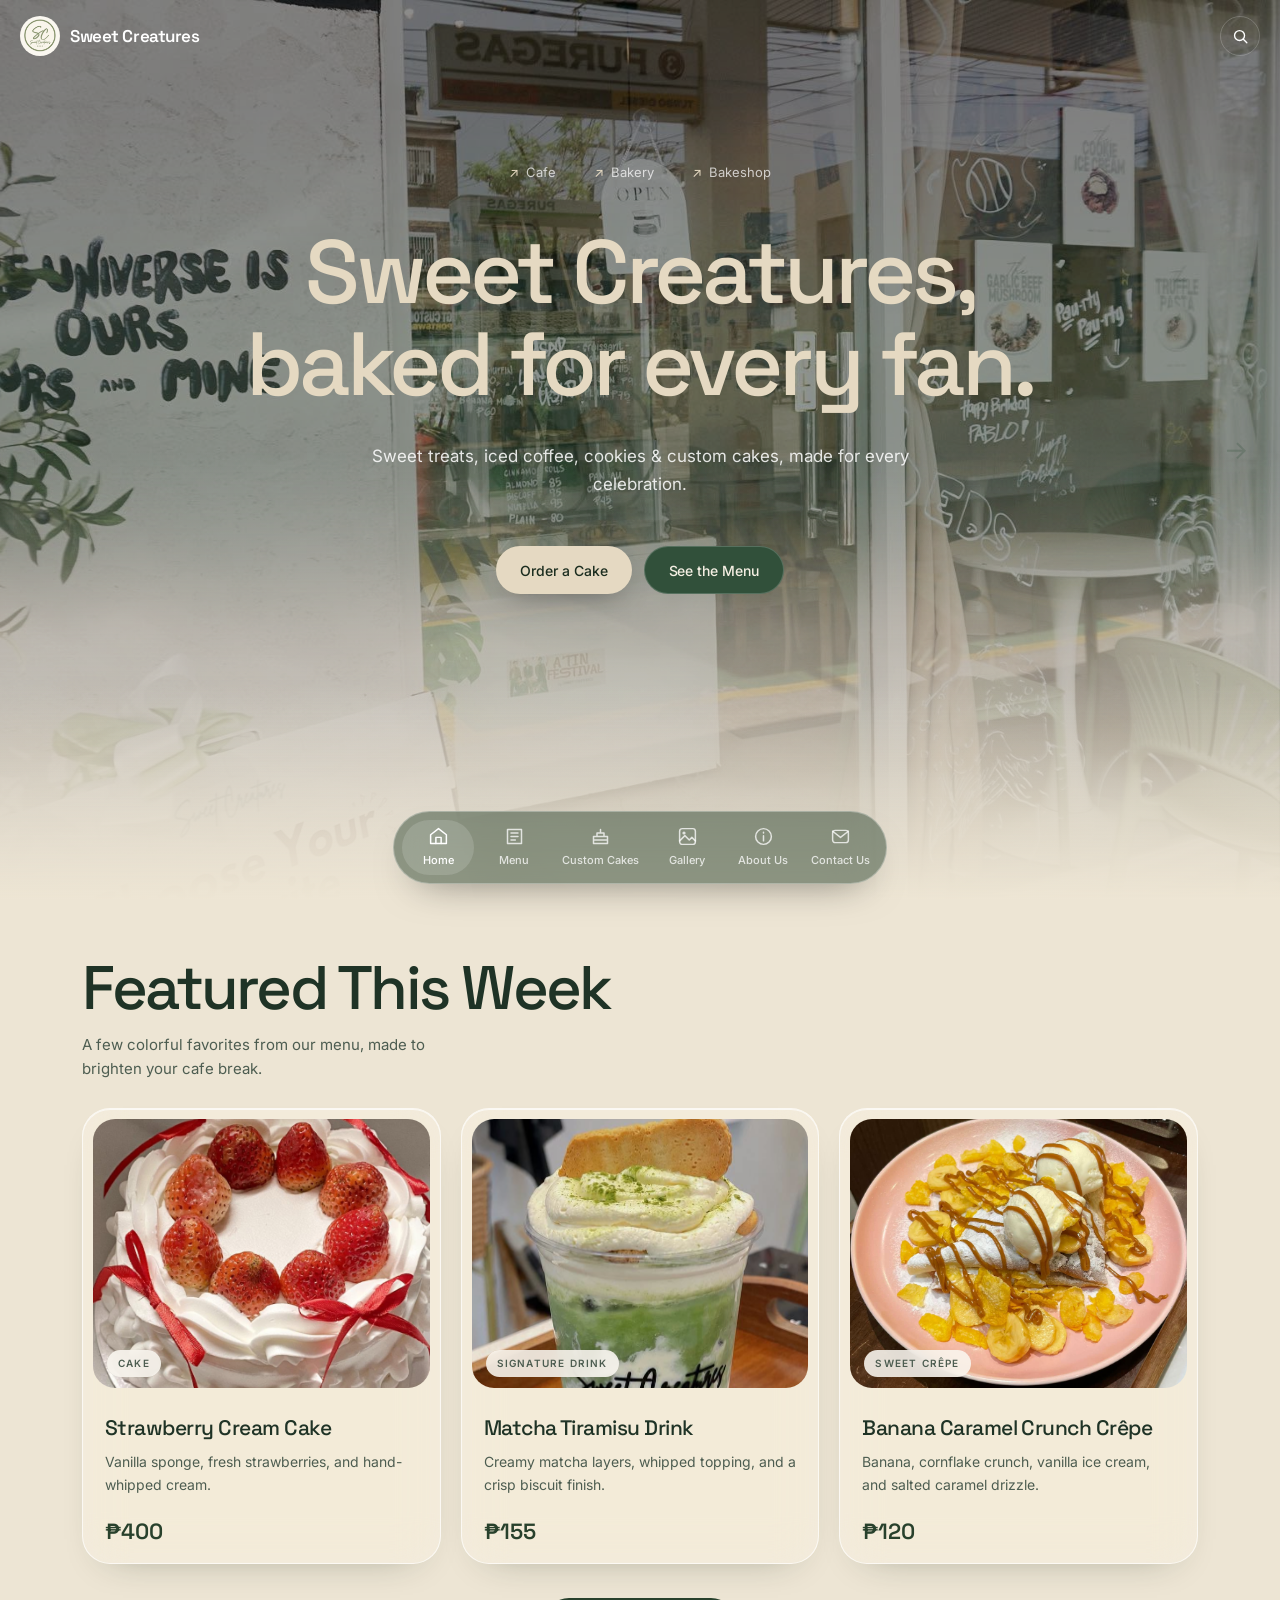
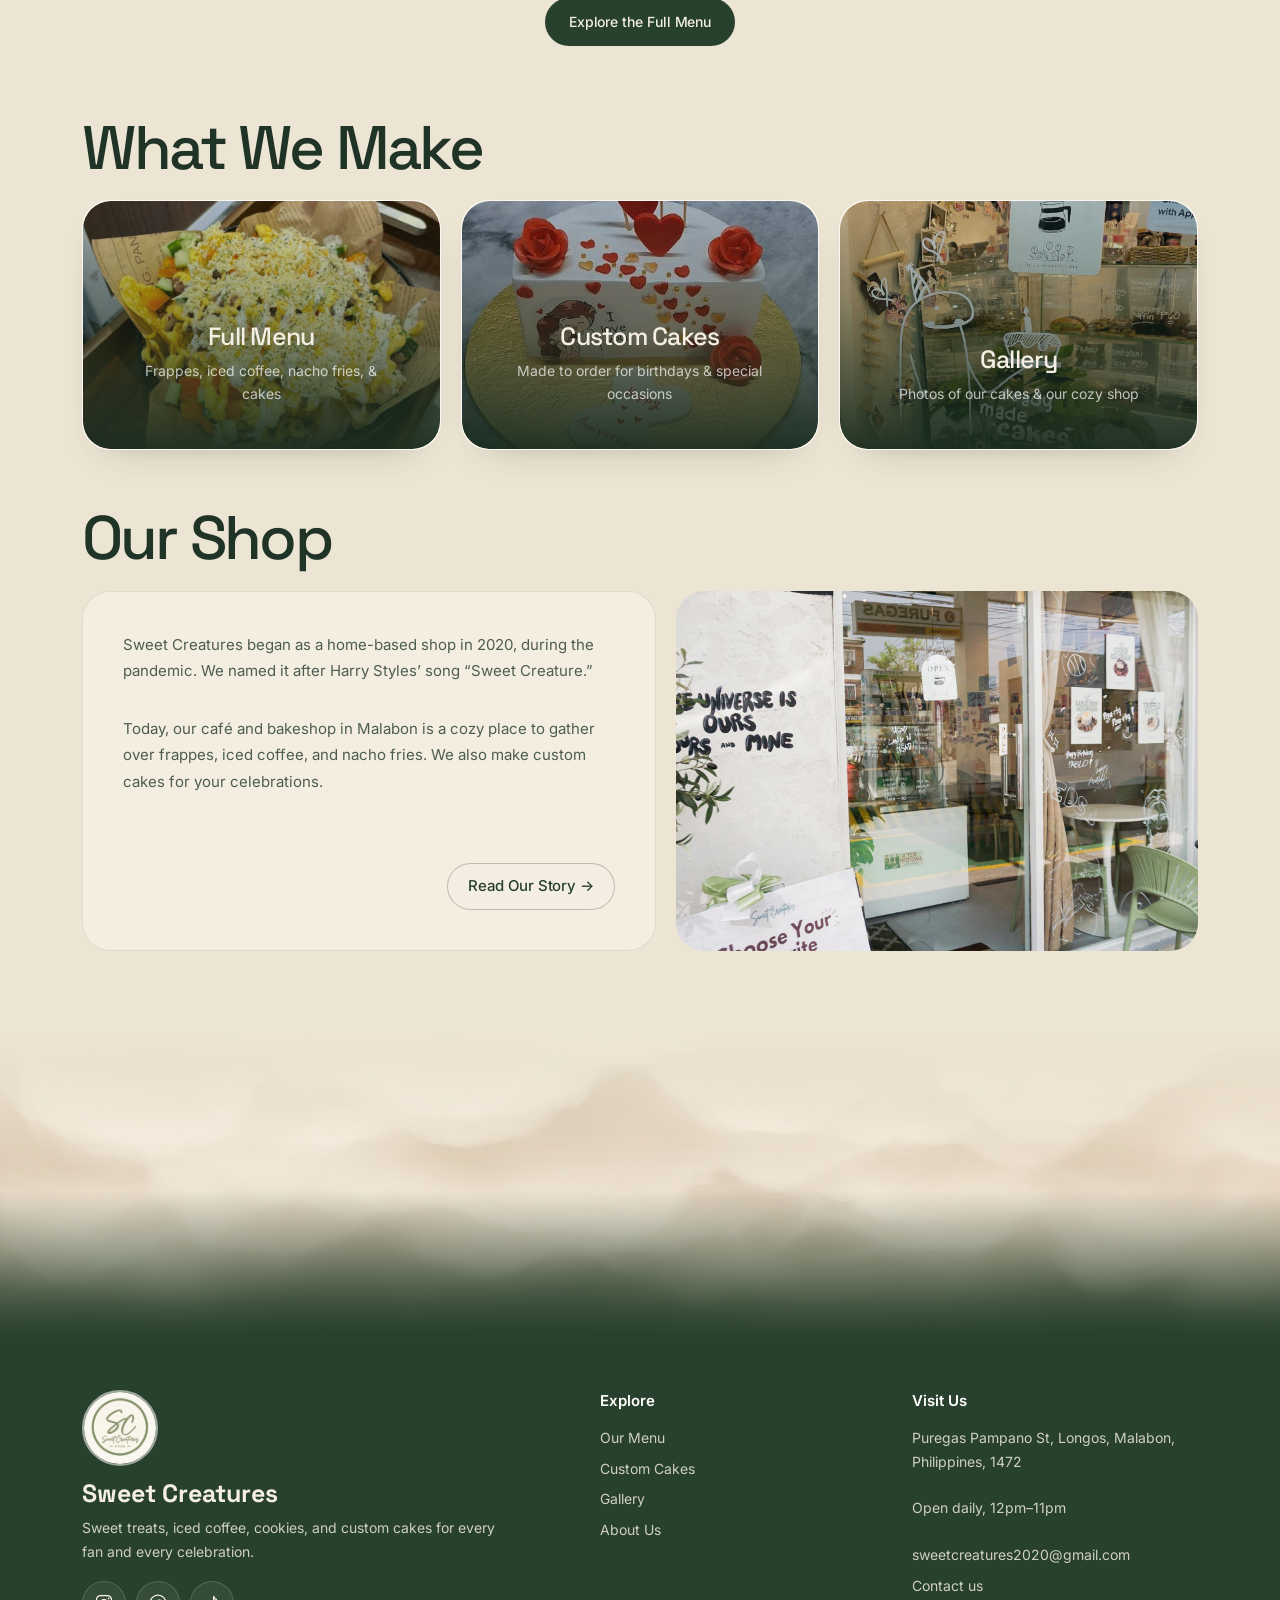
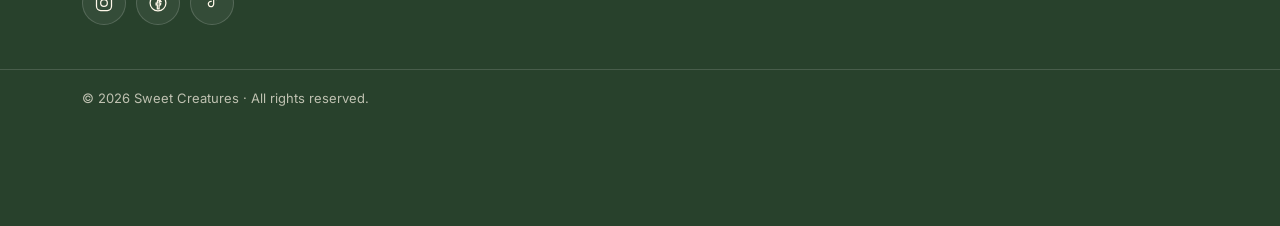
==== commit 12597cd5: "Replace React app with static multi-page site" ====
--- a/index.html
+++ b/index.html
@@ -1,28 +1,360 @@
-<!doctype html>
+<!DOCTYPE html>
 <html lang="en">
-  <head>
-    <meta charset="UTF-8" />
-    <meta name="viewport" content="width=device-width, initial-scale=1.0" />
-    <title>Sweet Creatures — Cafe, Bakery & Bakeshop in Malabon</title>
-    <meta
-      name="description"
-      content="Sweet Creatures is a cozy cafe and bakeshop in Malabon serving handcrafted cakes, cupcakes, cookies, frappes, iced coffee, and custom celebration cakes for every occasion."
-    />
-    <meta name="theme-color" content="#28412C" />
-    <link
-      rel="icon"
-      type="image/svg+xml"
-      href="data:image/svg+xml,%3Csvg xmlns='http://www.w3.org/2000/svg' viewBox='0 0 32 32'%3E%3Crect width='32' height='32' rx='9' fill='%2328412C'/%3E%3Cg transform='translate(4.8 5.2) scale(.7)'%3E%3Cpath fill='%23E5D9C2' fill-rule='evenodd' d='M4.5 24C4.5 16.3 9.6 10 16 10s11.5 6.3 11.5 14v1a3 3 0 0 1-3 3h-17a3 3 0 0 1-3-3v-1ZM10.3 19.5a1.7 1.7 0 1 0 3.4 0a1.7 1.7 0 1 0-3.4 0ZM18.3 19.5a1.7 1.7 0 1 0 3.4 0a1.7 1.7 0 1 0-3.4 0Z'/%3E%3Ccircle cx='16' cy='7' r='2.6' fill='%23E5D9C2'/%3E%3Cpath d='M16.5 4.6c.4-1.5 1.5-2.5 3.1-2.8' fill='none' stroke='%23E5D9C2' stroke-width='1.4' stroke-linecap='round'/%3E%3C/g%3E%3C/svg%3E"
-    />
-    <link rel="preconnect" href="https://fonts.googleapis.com" />
-    <link rel="preconnect" href="https://fonts.gstatic.com" crossorigin />
-    <link
-      href="https://fonts.googleapis.com/css2?family=Inter:wght@400;500;600&family=Space+Grotesk:wght@400;500;600;700&display=swap"
-      rel="stylesheet"
-    />
-  </head>
-  <body>
-    <div id="root"></div>
-    <script type="module" src="/src/main.tsx"></script>
-  </body>
+    <head>
+        <meta charset="utf-8"/>
+        <meta content="width=device-width, initial-scale=1.0" name="viewport"/>
+        <title>
+            Sweet Creatures — Cafe, Bakery & Bakeshop
+        </title>
+        <meta content="Sweet Creatures is a cozy cafe and bakeshop in Malabon serving handcrafted cakes, cupcakes, cookies, frappes, iced coffee, and custom celebration cakes for every occasion." name="description"/>
+        <link href="assets/images/favicon/favicon.png" rel="icon" type="image/png"/>
+        <link href="https://fonts.googleapis.com" rel="preconnect"/>
+        <link crossorigin="" href="https://fonts.gstatic.com" rel="preconnect"/>
+        <link href="https://fonts.googleapis.com/css2?family=Inter:wght@400;500;600;700&family=Space+Grotesk:wght@400;500;600;700&display=swap" rel="stylesheet"/>
+        <link href="https://cdn.jsdelivr.net/npm/bootstrap@5.3.3/dist/css/bootstrap.min.css" rel="stylesheet" integrity="sha384-QWTKZyjpPEjISv5WaRU9OFeRpok6YctnYmDr5pNlyT2bRjXh0JMhjY6hW+ALEwIH" crossorigin="anonymous"/>
+        <link href="style.css" rel="stylesheet"/>
+        <script src="script.js" defer></script>
+    </head>
+    <body>
+        <a class="skip-link" href="#main">
+            Skip to content
+        </a>
+        <header class="site-header site-header-home" data-site-header>
+            <div class="header-inner">
+                <a class="brand-link" href="index.html#top" aria-label="Sweet Creatures home">
+                    <img alt="" class="brand-mark" src="assets/images/logo/logo.png"/>
+                    <span>Sweet Creatures</span>
+                </a>
+                <nav aria-label="Main navigation" class="desktop-nav">
+                    <a href="index.html#top">Home</a>
+                    <a href="menu.html">Menu</a>
+                    <a href="custom-cakes.html">Custom Cakes</a>
+                    <a href="gallery.html">Gallery</a>
+                    <a href="about.html">About Us</a>
+                </nav>
+                <div class="header-actions">
+                    <form action="menu.html" class="header-search" method="get" role="search">
+                        <button aria-expanded="false" aria-label="Open menu search" class="header-search-toggle" type="button">
+                            <svg aria-hidden="true" fill="none" stroke="currentColor" stroke-linecap="round" stroke-linejoin="round" stroke-width="1.7" viewBox="0 0 24 24"><circle cx="10.8" cy="10.8" r="6.3"/><path d="m15.6 15.6 4.4 4.4"/></svg>
+                        </button>
+                        <label class="sr-only" for="header-search-input">Search the menu</label>
+                        <input id="header-search-input" name="q" placeholder="Search menu..." type="search"/>
+                    </form>
+                    <a class="header-contact" href="contact.html">Contact Us</a>
+                    <button aria-controls="mobile-menu" aria-expanded="false" aria-label="Open navigation" class="mobile-menu-toggle" type="button">
+                        <svg aria-hidden="true" class="menu-icon" fill="none" stroke="currentColor" stroke-linecap="round" stroke-width="1.8" viewBox="0 0 24 24"><path d="M4 7h16M4 12h16M4 17h16"/></svg>
+                        <svg aria-hidden="true" class="close-icon" fill="none" stroke="currentColor" stroke-linecap="round" stroke-width="1.8" viewBox="0 0 24 24"><path d="m6 6 12 12M18 6 6 18"/></svg>
+                    </button>
+                </div>
+            </div>
+            <nav aria-label="Mobile navigation" class="mobile-menu" hidden id="mobile-menu">
+                <a href="index.html#top">Home</a>
+                <a href="menu.html">Menu</a>
+                <a href="custom-cakes.html">Custom Cakes</a>
+                <a href="gallery.html">Gallery</a>
+                <a href="about.html">About Us</a>
+                <a href="contact.html">Contact Us</a>
+            </nav>
+        </header>
+        <main id="main">
+            <!-- ============ HOME ============ -->
+            <section aria-labelledby="hero-title" class="redesign-hero slider" id="top">
+                <div aria-hidden="true" class="hero-backdrop">
+                    <div class="hero-slides">
+                        <img alt="" src="assets/images/index/main_image_1.jpg"/>
+                        <img alt="" src="assets/images/index/main_image_2.jpg"/>
+                        <img alt="" src="assets/images/index/main_image_3.jpg"/>
+                        <img alt="" src="assets/images/index/main_image_4.jpg"/>
+                    </div>
+                    <div class="hero-fog">
+                        <img alt="" class="fog-main" fetchpriority="high" src="assets/images/redesign/hero-fog.png"/>
+                        <img alt="" class="fog-echo" src="assets/images/redesign/hero-fog.png"/>
+                    </div>
+                    <div class="hero-haze"></div>
+                    <div class="hero-melt"></div>
+                </div>
+                <button aria-label="Show previous bakery photo" class="hero-arrow hero-previous" type="button">
+                    <span aria-hidden="true">←</span>
+                </button>
+                <button aria-label="Show next bakery photo" class="hero-arrow hero-next" type="button">
+                    <span aria-hidden="true">→</span>
+                </button>
+                <div class="redesign-hero-content">
+                    <p class="hero-highlights">
+                        <span>Cafe</span>
+                        <span>Bakery</span>
+                        <span>Bakeshop</span>
+                    </p>
+                    <h1 id="hero-title">Sweet Creatures,<br class="hero-desktop-break"/>baked for every fan.</h1>
+                    <p class="tagline">Sweet treats, iced coffee, cookies &amp; custom cakes, made for every celebration.</p>
+                    <div class="hero-actions">
+                        <a class="btn btn-primary" href="custom-cakes.html">Order a Cake</a>
+                        <a class="btn btn-ghost" href="menu.html">See the Menu</a>
+                    </div>
+                </div>
+            </section>
+            <section class="section section-featured">
+                <div class="container">
+                    <h2 class="section-title">
+                        Featured This Week
+                    </h2>
+                    <p class="featured-intro">
+                        A few colorful favorites from our menu, made to brighten your cafe break.
+                    </p>
+                    <div class="grid grid-3 featured-grid">
+                        <article class="card feature-card glass box">
+                            <div class="frame feature-image feature-image-cake">
+                                <img alt="Strawberry Cream Cake topped with fresh strawberries and whipped cream" decoding="async" loading="lazy" src="assets/images/menu/strawberry-cake-ring.png"/>
+                            </div>
+                            <p class="feature-category">
+                                CAKE
+                            </p>
+                            <h3>
+                                Strawberry Cream Cake
+                            </h3>
+                            <p class="feature-description">
+                                Vanilla sponge, fresh strawberries, and hand-whipped cream.
+                            </p>
+                            <p class="price">
+                                ₱400
+                            </p>
+                        </article>
+                        <article class="card feature-card glass box">
+                            <div class="frame feature-image feature-image-matcha">
+                                <img alt="Layered Matcha Tiramisu Drink topped with cream and a biscuit" decoding="async" loading="lazy" src="assets/images/menu/matcha-tiramisu-drink-new.png"/>
+                            </div>
+                            <p class="feature-category">
+                                SIGNATURE DRINK
+                            </p>
+                            <h3>
+                                Matcha Tiramisu Drink
+                            </h3>
+                            <p class="feature-description">
+                                Creamy matcha layers, whipped topping, and a crisp biscuit finish.
+                            </p>
+                            <p class="price">
+                                ₱155
+                            </p>
+                        </article>
+                        <article class="card feature-card glass box">
+                            <div class="frame feature-image">
+                                <img alt="Banana Caramel Crunch Crêpe served with ice cream and caramel drizzle" decoding="async" loading="lazy" src="assets/images/menu/banana-caramel-crunch-crepe-new.png"/>
+                            </div>
+                            <p class="feature-category">
+                                SWEET CRÊPE
+                            </p>
+                            <h3>
+                                Banana Caramel Crunch Crêpe
+                            </h3>
+                            <p class="feature-description">
+                                Banana, cornflake crunch, vanilla ice cream, and salted caramel drizzle.
+                            </p>
+                            <p class="price">
+                                ₱120
+                            </p>
+                        </article>
+                    </div>
+                    <div class="featured-actions">
+                        <a class="btn btn-primary" href="menu.html">
+                            Explore the Full Menu
+                        </a>
+                    </div>
+                    <h2 class="section-title">
+                        What We Make
+                    </h2>
+                    <div class="grid grid-3">
+                        <a class="card link-card glass box" href="menu.html">
+                            <img alt="" class="make-card-image" decoding="async" loading="lazy" src="assets/images/index/loaded-nachos.png"/>
+                            <span aria-hidden="true" class="make-card-overlay"></span>
+                            <span class="make-card-copy">
+                                <h3>Full Menu</h3>
+                                <p>Frappes, iced coffee, nacho fries, & cakes</p>
+                            </span>
+                        </a>
+                        <a class="card link-card glass box" href="custom-cakes.html">
+                            <img alt="" class="make-card-image" decoding="async" loading="lazy" src="assets/images/custom-cakes/Anniversary%20hearts%20cake.jpg"/>
+                            <span aria-hidden="true" class="make-card-overlay"></span>
+                            <span class="make-card-copy">
+                                <h3>Custom Cakes</h3>
+                                <p>Made to order for birthdays & special occasions</p>
+                            </span>
+                        </a>
+                        <a class="card link-card glass box" href="gallery.html">
+                            <img alt="" class="make-card-image" decoding="async" loading="lazy" src="assets/images/gallery/Shop%20Atmosphere%20The%20display%20case.jpg"/>
+                            <span aria-hidden="true" class="make-card-overlay"></span>
+                            <span class="make-card-copy">
+                                <h3>Gallery</h3>
+                                <p>Photos of our cakes & our cozy shop</p>
+                            </span>
+                        </a>
+                    </div>
+                    <h2 class="section-title">
+                        Our Shop
+                    </h2>
+                    <div class="home-shop-grid">
+                        <div class="home-shop-copy">
+                            <p>
+                                Sweet Creatures began as a home-based shop in 2020, during the pandemic. We named it after Harry Styles’ song “Sweet Creature.”
+                            </p>
+                            <p>
+                                Today, our café and bakeshop in Malabon is a cozy place to gather over frappes, iced coffee, and nacho fries. We also make custom cakes for your celebrations.
+                            </p>
+                            <div class="home-shop-cta">
+                                <a class="btn btn-ghost" href="about.html">
+                                    Read Our Story →
+                                </a>
+                            </div>
+                        </div>
+                        <div class="home-shop-image">
+                            <img alt="The Sweet Creatures cafe storefront in Malabon" decoding="async" loading="lazy" src="assets/images/index/our_shop.jpg"/>
+                        </div>
+                    </div>
+                </div>
+            </section>
+        </main>
+        <footer class="site-footer">
+            <div aria-hidden="true" class="footer-mist">
+                <img alt="" loading="lazy" src="assets/images/redesign/hero-fog.png"/>
+                <div></div>
+            </div>
+            <div class="container footer-main">
+                <section class="footer-brand" aria-label="About Sweet Creatures">
+                    <a class="footer-mark" href="index.html">
+                        <img alt="Sweet Creatures logo" height="76" src="assets/images/logo/logo.png" width="76"/>
+                    </a>
+                    <a class="footer-logo" href="index.html">Sweet Creatures</a>
+                    <p>Sweet treats, iced coffee, cookies, and custom cakes for every fan and every celebration.</p>
+                    <nav aria-label="Social media" class="social-nav">
+                        <a aria-label="Sweet Creatures on Instagram" href="https://www.instagram.com/_sweetcreaturesss/" rel="noopener noreferrer" target="_blank">
+                            <svg aria-hidden="true" fill="none" height="20" stroke="currentColor" stroke-width="1.5" viewBox="0 0 24 24" width="20">
+                                <rect height="18" rx="5" width="18" x="3" y="3"></rect>
+                                <circle cx="12" cy="12" r="4"></circle>
+                                <circle cx="17.5" cy="6.5" fill="currentColor" r="1" stroke="none"></circle>
+                            </svg>
+                        </a>
+                        <a aria-label="Sweet Creatures on Facebook" href="https://www.facebook.com/sweetcreaturesph" rel="noopener noreferrer" target="_blank">
+                            <svg aria-hidden="true" fill="none" height="20" stroke="currentColor" stroke-width="1.5" viewBox="0 0 24 24" width="20">
+                                <circle cx="12" cy="12" r="9.5"></circle>
+                                <path d="M14.5 8.5h-1.8c-.9 0-1.5.7-1.5 1.6v1.9H9.7v2.1h1.5V19h2.1v-4.9h1.7l.3-2.1h-2v-1.6c0-.3.2-.5.5-.5h1.7z"></path>
+                            </svg>
+                        </a>
+                        <a aria-label="Sweet Creatures on TikTok" href="https://www.tiktok.com/@sweet.creatures7" rel="noopener noreferrer" target="_blank">
+                            <svg aria-hidden="true" fill="none" height="20" stroke="currentColor" stroke-width="1.5" viewBox="0 0 24 24" width="20">
+                                <path d="M14 4v9.2a3.2 3.2 0 1 1-2.3-3.1"></path>
+                                <path d="M14 4c.4 2.1 1.9 3.6 4 3.9"></path>
+                            </svg>
+                        </a>
+                    </nav>
+                </section>
+                <nav aria-label="Explore" class="footer-links">
+                    <h2>Explore</h2>
+                    <a href="menu.html">Our Menu</a>
+                    <a href="custom-cakes.html">Custom Cakes</a>
+                    <a href="gallery.html">Gallery</a>
+                    <a href="about.html">About Us</a>
+                </nav>
+                <section class="footer-contact" aria-labelledby="footer-contact-title">
+                    <h2 id="footer-contact-title">Visit Us</h2>
+                    <p>Puregas Pampano St, Longos, Malabon, Philippines, 1472</p>
+                    <p>Open daily, 12pm–11pm</p>
+                    <a href="mailto:sweetcreatures2020@gmail.com">sweetcreatures2020@gmail.com</a>
+                    <a href="contact.html">Contact us</a>
+                </section>
+            </div>
+            <div class="footer-bottom">
+                <div class="container">
+                    <p class="copyright">© 2026 Sweet Creatures · All rights reserved.</p>
+                </div>
+            </div>
+        </footer>
+        <nav aria-label="Main navigation" class="bottom-nav glass">
+            <ul class="nav-list">
+                <li>
+                    <a aria-label="Home" class="nav-home" href="index.html">
+                        <svg aria-hidden="true" fill="none" height="20" stroke="currentColor" stroke-linecap="round" stroke-linejoin="round" stroke-width="1.7" viewBox="0 0 24 24" width="20">
+                            <path d="m3 10 9-7 9 7v10H3z"></path>
+                            <path d="M9 20v-7h6v7"></path>
+                        </svg>
+                        <span class="nav-label-full">
+                            Home
+                        </span>
+                    </a>
+                </li>
+                <li>
+                    <a aria-label="Menu" href="menu.html">
+                        <svg aria-hidden="true" fill="none" height="20" stroke="currentColor" stroke-linecap="round" stroke-linejoin="round" stroke-width="1.7" viewBox="0 0 24 24" width="20">
+                            <path d="M4 4h16v16H4zM8 8h8M8 12h8M8 16h5">
+                            </path>
+                        </svg>
+                        <span class="nav-label-full">
+                            Menu
+                        </span>
+                    </a>
+                </li>
+                <li class="nav-search-item">
+                    <form action="menu.html" class="nav-search" role="search">
+                        <button aria-expanded="false" aria-label="Open menu search" class="nav-search-toggle" type="button">
+                            <svg aria-hidden="true" fill="none" height="20" stroke="currentColor" stroke-linecap="round" stroke-linejoin="round" stroke-width="1.8" viewBox="0 0 24 24" width="20">
+                                <circle cx="10.8" cy="10.8" r="6.8"></circle>
+                                <path d="m16 16 4 4"></path>
+                            </svg>
+                        </button>
+                        <input aria-label="Search the menu" name="q" placeholder="Search..." type="search"/>
+                    </form>
+                </li>
+                <li>
+                    <a aria-label="Custom Cakes" href="custom-cakes.html">
+                        <svg aria-hidden="true" fill="none" height="20" stroke="currentColor" stroke-linecap="round" stroke-linejoin="round" stroke-width="1.7" viewBox="0 0 24 24" width="20">
+                            <path d="M4 12h16v8H4zM4 16h16M8 12V8h8v4M12 8V4">
+                            </path>
+                        </svg>
+                        <span class="nav-label-full">
+                            Custom Cakes
+                        </span>
+                    </a>
+                </li>
+                <li>
+                    <a aria-label="Gallery" href="gallery.html">
+                        <svg aria-hidden="true" fill="none" height="20" stroke="currentColor" stroke-linecap="round" stroke-linejoin="round" stroke-width="1.7" viewBox="0 0 24 24" width="20">
+                            <rect height="18" rx="3" width="18" x="3" y="3">
+                            </rect>
+                            <circle cx="8" cy="8" r="1">
+                            </circle>
+                            <path d="m3 17 6-6 5 5 3-3 4 4">
+                            </path>
+                        </svg>
+                        <span class="nav-label-full">
+                            Gallery
+                        </span>
+                    </a>
+                </li>
+                <li>
+                    <a aria-label="About Us" href="about.html">
+                        <svg aria-hidden="true" fill="none" height="20" stroke="currentColor" stroke-linecap="round" stroke-linejoin="round" stroke-width="1.7" viewBox="0 0 24 24" width="20">
+                            <circle cx="12" cy="12" r="9">
+                            </circle>
+                            <path d="M12 11v6m0-10v1">
+                            </path>
+                        </svg>
+                        <span class="nav-label-full">
+                            About Us
+                        </span>
+                    </a>
+                </li>
+                <li>
+                    <a aria-label="Contact Us" href="contact.html">
+                        <svg aria-hidden="true" fill="none" height="20" stroke="currentColor" stroke-linecap="round" stroke-linejoin="round" stroke-width="1.7" viewBox="0 0 24 24" width="20">
+                            <rect height="14" rx="3" width="18" x="3" y="5">
+                            </rect>
+                            <path d="m3 6 9 7 9-7">
+                            </path>
+                        </svg>
+                        <span class="nav-label-full">
+                            Contact Us
+                        </span>
+                    </a>
+                </li>
+            </ul>
+        </nav>
+    </body>
 </html>
--- a/style.css
+++ b/style.css
@@ -0,0 +1,3527 @@
+/* ---------- Variables ---------- */
+/* Keep the shared design settings in one place. */
+:root {
+    /* Light green accent color. */
+    --sage-green: #9CA764;
+    /* Warm pale accent color. */
+    --dirty-white: #E7DAA6;
+    /* Base cream page color. */
+    --cream-white: #F1E8C7;
+    /* Dark green for buttons and accents. */
+    --sage-deep: #5C6A3B;
+    /* Deep green for main text. */
+    --text-fg: #263322;
+    /* Rich brown used only by the footer. */
+    --footer-bg: #3B2A20;
+    /* Green color for error outlines. */
+    --rust: #43532E;
+    /* Main action color. */
+    --primary: var(--sage-deep);
+    /* Text on the main green buttons. */
+    --primary-ink: #FFFFFF;
+    /* Sage accent for progress and selected filters. */
+    --secondary: var(--sage-deep);
+    /* Text on filled sage accents. */
+    --secondary-ink: #FFFFFF;
+    /* Green text for links and outlined buttons. */
+    --secondary-text: #3F4C27;
+    /* Soft sage fill behind eyebrow text. */
+    --pill-bg: rgba(156,167,100,.3);
+    /* Softer green for supporting text. */
+    --muted-fg: #35432C;
+    /* See-through color of glass boxes. */
+    --glass-bg: rgba(255, 250, 238, .18);
+    /* More solid glass color for easier reading. */
+    --glass-bg-strong: rgba(255, 250, 238, .28);
+    /* Keep menu text readable when it floats above the brown footer. */
+    --nav-bg: rgba(255, 250, 238, .42);
+    /* Light edge around glass. */
+    --glass-border: rgba(255, 255, 255, .55);
+    /* Soft shadow behind glass. */
+    --glass-shadow: 0 8px 28px rgba(38, 51, 34, .08);
+    /* How blurry the glass is. */
+    --glass-blur: 20px;
+    /* Corner roundness of large boxes. */
+    --radius: 22px;
+    /* Corner roundness of smaller items. */
+    --radius-sm: 14px;
+    /* Space between grid boxes and form fields. */
+    --gap: 20px;
+    /* Bottom space reserved for the floating menu. */
+    --nav-space: calc(100px + env(safe-area-inset-bottom));
+    /* Color of links and small action icons. */
+    --accent-text: #3F4C27;
+    /* Cream background with gentle sage glows. */
+    --light-background: linear-gradient(180deg, #F8EBD4 0%, #F1E8CF 38%, #D7DDBB 68%, #A8B992 100%);
+    /* Cream wash keeps hero text readable over shadowed photos. */
+    --hero-wash: rgba(255,250,238,.78);
+    /* Stronger glass for text above slider photos. */
+    --hero-glass: rgba(255,250,238,.78);
+    /* Light fill for fields and nested details. */
+    --field-bg: rgba(255,250,238,.24);
+    /* A gentle sage highlight for hover and success states. */
+    --accent-wash: rgba(156,167,100,.18);
+    /* Soft white light that follows the pointer. */
+    --pointer-light: rgba(255,255,255,.3);
+    /* Maximum page width with flexible side margins. */
+    --page-width: min(1600px, calc(100% - 2 * clamp(16px, 4vw, 64px)));
+    /* Font used for headings. */
+    --font-display: 'Fredoka', 'Segoe UI', sans-serif;
+    /* Font used for regular text. */
+    --font-body: 'Nunito', 'Segoe UI', sans-serif;
+}
+
+/* ---------- Base ---------- */
+/* Remove default spacing and include borders in element sizes. */
+* {
+    box-sizing: border-box;
+    margin: 0;
+    padding: 0;
+}
+
+/* Keep scrolling smooth and leave room around anchor links. */
+html {
+    color-scheme: light;
+    scroll-behavior: smooth;
+    scroll-padding: 20px 0 var(--nav-space);
+}
+
+/* Set the page font, colors and space below the footer. */
+body {
+    font: 16px/1.65 var(--font-body);
+    color: var(--text-fg);
+    background: var(--light-background);
+    background-attachment: fixed;
+    isolation: isolate;
+    padding: 0;
+    -webkit-font-smoothing: antialiased;
+}
+
+/* Give all headings the same rounded font. */
+h1, h2, h3, h4 {
+    font-family: var(--font-display);
+    font-weight: 600;
+    line-height: 1.2;
+}
+
+/* Size the main page heading. */
+h1 {
+    font-size: clamp(34px, 4.5vw, 54px);
+}
+
+/* Size and space section headings. */
+h2 {
+    font-size: clamp(22px, 2.5vw, 28px);
+    margin-bottom: 16px;
+}
+
+/* Size card headings. */
+h3 {
+    font-size: 21px;
+}
+
+/* Size menu item headings. */
+h4 {
+    font-size: 17px;
+}
+
+/* Let long text wrap instead of overflowing. */
+p, figcaption {
+    overflow-wrap: anywhere;
+}
+
+/* Let links use the surrounding text color. */
+a {
+    color: inherit;
+    text-decoration: none;
+}
+
+/* Make form controls use the page font and color. */
+button, input, select, textarea {
+    font: inherit;
+    color: inherit;
+}
+
+/* Show a pointer over clickable controls. */
+button, select {
+    cursor: pointer;
+}
+
+/* Remove default list bullets. */
+ul {
+    list-style: none;
+}
+
+/* Keep pictures, maps and icons inside their containers. */
+img, iframe, svg {
+    max-width: 100%;
+}
+
+/* Remove the small gap below images. */
+img {
+    display: block;
+}
+
+/* Make keyboard focus easy to see. */
+:focus-visible {
+    outline: 3px solid var(--accent-text);
+    outline-offset: 4px;
+}
+
+/* Keep the keyboard shortcut link above the page until focused. */
+.skip-link {
+    position: absolute;
+    top: -100px;
+    left: 20px;
+    z-index: 200;
+    padding: 12px 20px;
+    background: var(--hero-glass);
+    border-radius: var(--radius-sm);
+}
+
+/* Show the shortcut when a keyboard user reaches it. */
+.skip-link:focus {
+    top: 12px;
+}
+
+/* Hide menu items that do not match the filters. */
+.hide {
+    display: none !important;
+}
+
+/* ---------- Background ---------- */
+/* Place the background layers behind the page without blocking clicks. */
+body::before {
+    content: "";
+    position: fixed;
+    inset: 0;
+    z-index: -1;
+    pointer-events: none;
+}
+
+/* Paint the soft cream background gradient. */
+body::before {
+    inset: -80px;
+    filter: blur(45px);
+    background: var(--light-background);
+}
+
+
+/* ---------- Shared glass ---------- */
+/* Share the same glass surface across boxes and controls. */
+.glass, .btn, .chip, .hero-arrow, .social-nav a {
+    background: var(--glass-bg);
+    border: 1px solid var(--glass-border);
+    border-radius: var(--radius);
+    box-shadow: var(--glass-shadow);
+    backdrop-filter: blur(var(--glass-blur));
+    -webkit-backdrop-filter: blur(var(--glass-blur));
+}
+
+/* Give each tile inner space and a place for its highlight. */
+.box {
+    position: relative;
+    padding: 24px;
+    min-width: 0;
+    isolation: isolate;
+}
+
+/* Keep text and buttons above the decorative hover light. */
+.box > * {
+    position: relative;
+    z-index: 1;
+}
+
+/* Draw the soft light that follows the pointer. */
+.box::after {
+    content: "";
+    position: absolute;
+    z-index: 0;
+    inset: 0;
+    border-radius: inherit;
+    pointer-events: none;
+    background: radial-gradient(280px circle at var(--mx, 50%) var(--my, 0%), var(--pointer-light), transparent 70%);
+    opacity: 0;
+    transition: opacity .2s;
+}
+
+/* Show hover highlights only on devices with a pointer. */
+@media (hover: hover) {
+    /* Show the highlight while the pointer is over a tile. */
+    .box:hover::after {
+        opacity: 1;
+    }
+}
+
+/* Make a touched tile shrink slightly. */
+.box.pressed {
+    transform: scale(.985);
+}
+
+/* Avoid extra blur layers inside an already blurred box. */
+.box .btn, .box .chip, .box .menu-row {
+    backdrop-filter: none;
+    -webkit-backdrop-filter: none;
+}
+
+/* Use more solid glass when the browser cannot blur backgrounds. */
+@supports not ((backdrop-filter: blur(1px)) or (-webkit-backdrop-filter: blur(1px))) {
+    /* Keep the shared design settings in one place. */
+    :root {
+        /* See-through color of glass boxes. */
+        --glass-bg: rgba(255,250,238,.96);
+        /* More solid glass color for easier reading. */
+        --glass-bg-strong: rgba(255,250,238,.98);
+        --nav-bg: rgba(255,250,238,.98);
+    }
+
+}
+
+/* ---------- Original section layout ---------- */
+/* Keep the content centered in the original page width. */
+.container {
+    width: var(--page-width);
+    margin-inline: auto;
+}
+
+/* Give each page section space above and below its content. */
+.section {
+    padding: 40px 0 56px;
+}
+
+/* Keep headings between their original content groups. */
+.section-title {
+    margin: 36px 0 20px;
+}
+
+/* Start the first section heading close to its banner. */
+.section-title:first-of-type {
+    margin-top: 24px;
+}
+
+/* Share even spacing across the original content grids. */
+.grid {
+    display: grid;
+    gap: var(--gap);
+}
+
+/* Place story text and photos in two columns. */
+.grid-2 {
+    grid-template-columns: repeat(2, minmax(0, 1fr));
+}
+
+/* Place featured products, beliefs and ordering steps in three columns. */
+.grid-3 {
+    grid-template-columns: repeat(3, minmax(0, 1fr));
+}
+
+/* Place gallery photos in four columns on wide screens. */
+.grid-4 {
+    grid-template-columns: repeat(4, minmax(0, 1fr));
+}
+
+/* Let text and form columns shrink without overflowing. */
+.grid > *, .fields-grid > * {
+    min-width: 0;
+}
+
+/* Stack each card's picture and text with comfortable spacing. */
+.card {
+    display: flex;
+    flex-direction: column;
+    gap: 14px;
+}
+
+/* Keep supporting text readable on the transparent cards. */
+.card p, .story-text, .info-list, .policy-item p {
+    color: var(--muted-fg);
+}
+
+/* Limit long paragraphs without narrowing the overall page. */
+.story-text p, .featured-intro, .policy-item p {
+    max-width: 65ch;
+}
+
+/* Keep long story paragraphs left aligned. */
+.story-text {
+    display: flex;
+    flex-direction: column;
+    gap: 16px;
+    text-align: left;
+}
+
+/* Center the featured section's menu button below the cards. */
+.featured-actions {
+    margin-top: 24px;
+    text-align: center;
+}
+
+/* Leave room below the featured introduction. */
+.featured-intro {
+    margin-bottom: 24px;
+    color: var(--text-fg);
+}
+
+/* Keep page-link cards centered in their original row. */
+.link-card {
+    min-height: 180px;
+    justify-content: center;
+    text-align: center;
+}
+
+/* Make the linked page names stand out. */
+.link-card h3 {
+    color: var(--text-fg);
+}
+
+/* Keep invitation text and its action together below each section. */
+.cta-bar {
+    display: flex;
+    flex-wrap: wrap;
+    gap: 16px;
+    align-items: center;
+    justify-content: center;
+    margin-top: 24px;
+}
+
+/* Keep the portrait in its original narrow frame. */
+.frame-portrait {
+    max-width: 320px;
+    aspect-ratio: 3 / 4;
+    justify-self: center;
+}
+
+/* Give the shop image the original wide frame. */
+.frame-lg {
+    height: 260px;
+}
+
+/* Center the single owner card in the original three-column row. */
+.owner-card {
+    grid-column: 2;
+}
+
+/* Keep the original outer shells around custom cake content. */
+.pc-bezel {
+    padding: 10px;
+}
+
+/* Keep banners flush inside their original outer shells. */
+.pc-bezel > .page-banner {
+    margin-bottom: 0;
+}
+
+/* Avoid repeated blur inside a custom cake shell. */
+.pc-bezel .glass {
+    backdrop-filter: none;
+    -webkit-backdrop-filter: none;
+}
+
+/* Keep the overview slideshow in its original portrait-sized shell. */
+.pc-overview-bezel {
+    width: 100%;
+    max-width: 420px;
+    justify-self: center;
+}
+
+/* Match the slideshow to its original portrait shell. */
+.pc-overview {
+    min-height: 0;
+    aspect-ratio: 3 / 4;
+}
+
+/* Stack policy details inside the original policy box. */
+.policy-card {
+    display: grid;
+    gap: 0;
+}
+
+/* Stack contact details inside their glass box. */
+.info-list {
+    display: flex;
+    flex-direction: column;
+    gap: 14px;
+    justify-content: center;
+}
+
+/* Leave space between the cake form introduction and its fields. */
+.form-header {
+    margin-bottom: 8px;
+}
+
+/* Fit the home slideshow into its original full-width section. */
+.hero-section {
+    padding: 24px;
+}
+
+/* Let the hero use the available section width. */
+.hero-container {
+    width: 100%;
+}
+
+/* Give the photo banner rounded edges without a white wash. */
+.hero {
+    border: 1px solid var(--glass-border);
+    border-radius: var(--radius);
+    box-shadow: var(--glass-shadow);
+}
+
+/* ---------- Bottom navigation ---------- */
+/* Keep the glass menu centered near the bottom of the screen. */
+.bottom-nav {
+    position: fixed;
+    left: 50%;
+    right: auto;
+    bottom: calc(14px + env(safe-area-inset-bottom));
+    transform: translateX(-50%);
+    z-index: 100;
+    padding: 6px;
+    width: max-content;
+    max-width: calc(100% - 20px);
+    border-radius: 999px;
+    color: var(--text-fg);
+    background: var(--nav-bg);
+    border-color: var(--glass-border);
+    box-shadow: var(--glass-shadow);
+    backdrop-filter: blur(var(--glass-blur));
+    -webkit-backdrop-filter: blur(var(--glass-blur));
+}
+
+/* Keep navigation links on one row. */
+.nav-list {
+    display: flex;
+    align-items: center;
+    gap: 4px;
+}
+
+/* Space menu icons and labels with large tap areas. */
+.nav-list a {
+    display: flex;
+    justify-content: center;
+    align-items: center;
+    gap: 7px;
+    min-width: 44px;
+    min-height: 48px;
+    padding: 10px 12px;
+    border-radius: 999px;
+    font-size: 14px;
+    font-weight: 800;
+    white-space: nowrap;
+    color: inherit;
+    transition: background .2s ease, box-shadow .2s ease, color .2s ease;
+}
+
+/* Keep navigation icons the same size. */
+.nav-list svg {
+    width: 23px;
+    height: 23px;
+    flex-shrink: 0;
+}
+
+/* Keep the search button compact until a visitor opens the field. */
+.nav-search {
+    display: flex;
+    align-items: center;
+    justify-content: flex-end;
+    width: 48px;
+    transition: width .3s ease;
+}
+
+.nav-search.is-expanded {
+    width: clamp(160px, 18vw, 220px);
+}
+
+.nav-search-toggle {
+    display: grid;
+    place-items: center;
+    flex: 0 0 44px;
+    width: 44px;
+    height: 44px;
+    color: var(--text-fg);
+    background: transparent;
+    border: 0;
+    border-radius: 50%;
+}
+
+.nav-search-toggle:hover,
+.nav-search.is-expanded .nav-search-toggle {
+    background: var(--accent-wash);
+}
+
+.nav-search-toggle svg {
+    width: 21px;
+    height: 21px;
+}
+
+.nav-search input {
+    flex: 1 1 auto;
+    width: 0;
+    min-width: 0;
+    max-width: 0;
+    min-height: 40px;
+    padding: 0;
+    opacity: 0;
+    visibility: hidden;
+    color: var(--text-fg);
+    background: var(--field-bg);
+    border: 0 solid var(--glass-border);
+    border-radius: 999px;
+    font-size: 14px;
+    transition: width .3s ease, max-width .3s ease, opacity .2s ease, padding .3s ease, border-width .3s ease, visibility 0s linear .3s;
+}
+
+.nav-search input::placeholder {
+    color: var(--muted-fg);
+}
+
+.nav-search.is-expanded input {
+    width: 100%;
+    max-width: 180px;
+    padding: 7px 10px;
+    opacity: 1;
+    visibility: visible;
+    border-width: 1px;
+    transition-delay: 0s;
+}
+
+/* Highlight a menu link on hover. */
+.nav-list a:hover {
+    background: var(--accent-wash);
+}
+
+/* Mark the current page in deep sage. */
+.nav-list a.active {
+    background: var(--primary);
+    color: var(--primary-ink);
+    box-shadow: none;
+    border-radius: 999px;
+}
+
+/* ---------- Buttons ---------- */
+/* Give buttons and action links comfortable tap areas. */
+.btn, .chip, .cta-link, .pc-cta {
+    display: inline-flex;
+    align-items: center;
+    justify-content: center;
+    gap: 8px;
+    min-height: 44px;
+    padding: 11px 18px;
+    font-weight: 800;
+    text-align: center;
+}
+
+/* Set button corners and text size. */
+.btn {
+    border-radius: var(--radius-sm);
+    font-size: 15px;
+}
+
+/* Give the main button a readable sage fill. */
+.btn-primary {
+    background: var(--primary);
+    color: var(--primary-ink);
+    border-color: rgba(255,255,255,.35);
+}
+
+/* Keep text clear on the lighter button. */
+.btn-ghost {
+    color: var(--secondary-text);
+}
+
+/* Lift buttons slightly with a stronger shadow. */
+.btn:hover, .chip:hover {
+    box-shadow: 0 6px 20px rgba(38,51,34,.16);
+}
+
+/* Underline invitation links so they look clickable. */
+.cta-link, .pc-cta {
+    padding-inline: 0;
+    color: var(--secondary-text);
+    text-decoration: underline;
+    text-underline-offset: 5px;
+}
+
+/* Align the small arrow beside the cake link. */
+.pc-cta-icon {
+    display: flex;
+}
+
+/* ---------- Hero and sliders ---------- */
+/* Clip sliding photos while allowing vertical touch scrolling. */
+.slider {
+    overflow: hidden;
+    position: relative;
+    touch-action: pan-y;
+}
+
+/* Fill the viewport with the home photo so Featured This Week stays below the fold. */
+.hero {
+    min-height: calc(100dvh - 48px);
+    padding: 52px 88px;
+    display: grid;
+    place-items: center;
+}
+
+/* Line up the photos so JavaScript can slide them sideways. */
+.hero-slides {
+    position: absolute;
+    inset: 0;
+    display: flex;
+    transition: transform .65s ease;
+}
+
+/* Fill each slide with a cropped photo. */
+.hero-slides img {
+    flex: 0 0 100%;
+    width: 100%;
+    height: 100%;
+    object-fit: cover;
+}
+
+/* Wash the whole slide softly, like the original hero. */
+.hero::before {
+    content: "";
+    position: absolute;
+    inset: 0;
+    z-index: 1;
+    background: var(--hero-wash);
+    pointer-events: none;
+}
+
+/* Center text directly above the washed photo, without a card. */
+.hero-content {
+    position: relative;
+    z-index: 2;
+    width: 100%;
+    max-width: 760px;
+    text-align: center;
+}
+
+/* Size and space the bakery name. */
+.hero h1 {
+    font-size: clamp(40px, 6.5vw, 68px);
+    margin: 22px 0;
+    letter-spacing: -1.2px;
+}
+
+/* Style the small uppercase introduction and category labels. */
+.eyebrow, .feature-category {
+    font-size: 13px;
+    font-weight: 800;
+    letter-spacing: .12em;
+    text-transform: uppercase;
+    color: var(--text-fg);
+}
+
+/* Restore the original green eyebrow pill. */
+.hero .eyebrow {
+    display: inline-block;
+    padding: 9px 18px;
+    border: 1px solid var(--secondary);
+    border-radius: 999px;
+    background: var(--pill-bg);
+    color: var(--secondary-text);
+}
+
+/* Use an outline instead of a second filled hero button. */
+.hero .btn-ghost {
+    background: transparent;
+    border-color: var(--secondary);
+    box-shadow: none;
+}
+
+/* Keep the hero description readable. */
+.tagline {
+    font-size: clamp(17px, 2vw, 21px);
+    color: var(--muted-fg);
+    max-width: 52ch;
+    margin-inline: auto;
+}
+
+/* Space the two hero buttons and allow them to wrap. */
+.hero-actions {
+    display: flex;
+    flex-wrap: wrap;
+    justify-content: center;
+    gap: 12px;
+    margin-top: 24px;
+}
+
+/* Style the round slideshow arrow buttons. */
+.hero-arrow {
+    position: absolute;
+    z-index: 3;
+    top: calc(50% - 24px);
+    width: 48px;
+    height: 48px;
+    font-size: 26px;
+    color: var(--secondary-text);
+    opacity: .25;
+    background: transparent;
+    border-color: transparent;
+    box-shadow: none;
+    backdrop-filter: none;
+    -webkit-backdrop-filter: none;
+    display: grid;
+    place-items: center;
+    border-radius: 50%;
+}
+
+/* Place the previous arrow on the left. */
+.hero-previous {
+    left: 20px;
+}
+
+/* Place the next arrow on the right. */
+.hero-next {
+    right: 20px;
+}
+
+/* Keep cake photos centered inside their slides. */
+.pc-overview .hero-slides img {
+    object-position: center;
+}
+
+/* ---------- Page banners and images ---------- */
+/* Center the page title inside its glass banner. */
+.page-banner {
+    text-align: center;
+    padding: 38px 24px;
+    margin-bottom: 28px;
+}
+
+/* Space the subtitle under the page title. */
+.page-banner p {
+    margin-top: 8px;
+    color: var(--muted-fg);
+}
+
+/* Space the small label above the page title. */
+.page-banner .eyebrow {
+    display: block;
+    margin-bottom: 10px;
+}
+
+/* Clip images neatly inside rounded frames. */
+.frame {
+    overflow: hidden;
+    border-radius: var(--radius-sm);
+    width: 100%;
+    background: var(--field-bg);
+}
+
+/* Fill image frames without stretching the photos. */
+.frame img {
+    width: 100%;
+    height: 100%;
+    object-fit: cover;
+}
+
+/* Keep featured photos at their original height. */
+.feature-image {
+    height: 240px;
+}
+
+/* Keep the toppings in view when featured photos are cropped. */
+.feature-image-cake img {
+    object-position: center 20%;
+}
+
+/* Keep the drink's topping in view. */
+.feature-image-matcha img {
+    object-position: center 15%;
+}
+
+/* Keep descriptions and photo captions easy to read. */
+.feature-description, figcaption {
+    font-size: 15px;
+    color: var(--muted-fg);
+}
+
+/* Make prices stand out with bold green text. */
+.price, .menu-price {
+    color: var(--text-fg);
+    font-weight: 800;
+}
+
+/* Line up prices near the bottom of product cards. */
+.feature-card .price {
+    margin-top: auto;
+}
+
+/* Center the belief card text. */
+.belief-card {
+    text-align: center;
+}
+
+/* Give belief photos a wide shape. */
+.belief-card .frame {
+    aspect-ratio: 4 / 3;
+}
+
+/* Center the owner photo and details. */
+.owner-card {
+    text-align: center;
+    align-items: center;
+}
+
+/* Keep the owner photo square and limit its size. */
+.owner-card .frame {
+    max-width: 200px;
+    aspect-ratio: 1;
+}
+
+/* Keep the owner role readable. */
+.owner-card p {
+    font-size: 15px;
+}
+
+/* Stack each gallery photo and its caption. */
+.gallery-item {
+    display: flex;
+    flex-direction: column;
+    padding: 12px;
+    gap: 12px;
+}
+
+/* Let the photo fill the gallery tile. */
+.gallery-item .frame {
+    flex: 1;
+    aspect-ratio: 1;
+    min-height: 0;
+}
+
+/* Center captions with a little breathing room. */
+.gallery-item figcaption {
+    padding: 0 4px 4px;
+    text-align: center;
+}
+
+/* Center the vertical ordering guide in a compact glass card. */
+.order-stepper {
+    width: 100%;
+    max-width: 560px;
+    margin-inline: auto;
+    padding: 32px;
+}
+
+/* Keep the steps in a single vertical list. */
+.order-steps {
+    list-style: none;
+}
+
+/* Put each numbered circle beside its original title and description. */
+.order-step {
+    position: relative;
+    display: grid;
+    grid-template-columns: 44px minmax(0, 1fr);
+    gap: 18px;
+    padding-bottom: 36px;
+}
+
+/* Connect each circle to the next one. */
+.order-step:not(:last-child)::before {
+    content: "";
+    position: absolute;
+    width: 3px;
+    left: 20.5px;
+    top: 42px;
+    bottom: 0;
+    background: var(--secondary);
+}
+
+/* End the guide at the third step. */
+.order-step:last-child {
+    padding-bottom: 0;
+}
+
+/* Show the last step as an outlined sage circle. */
+.step-number {
+    position: relative;
+    z-index: 1;
+    display: grid;
+    place-items: center;
+    width: 44px;
+    height: 44px;
+    border-radius: 50%;
+    border: 2px solid var(--secondary);
+    background: var(--field-bg);
+    color: var(--secondary-text);
+    font-weight: 800;
+}
+
+/* Fill the first two circles like the reference. */
+.order-step:nth-child(-n+2) .step-number {
+    background: var(--secondary);
+    color: var(--secondary-ink);
+}
+
+/* Space the short step description below its title. */
+.step-copy h3 {
+    margin-bottom: 8px;
+}
+
+/* Keep step descriptions readable on transparent glass. */
+.step-copy p {
+    color: var(--muted-fg);
+}
+
+/* Nest the original invitation in its own smaller glass panel. */
+.order-stepper .pc-cta-bar {
+    padding: 20px;
+    gap: 8px;
+    text-align: center;
+}
+
+/* Keep the policy box aligned with the top of the form. */
+.policy-card {
+    align-self: start;
+}
+
+/* Separate policy items with space and a light line. */
+.policy-item {
+    padding: 18px 0;
+    border-bottom: 1px solid var(--glass-border);
+}
+
+/* Remove the extra line below the last policy item. */
+.policy-item:last-child {
+    border-bottom: 0;
+    padding-bottom: 0;
+}
+
+/* Size and space policy headings. */
+.policy-item h3 {
+    font-size: 18px;
+    margin-bottom: 8px;
+}
+
+/* Keep policy details readable. */
+.policy-item p {
+    font-size: 15px;
+}
+
+/* Space the contact details vertically. */
+.contact-info .info-list {
+    display: flex;
+    flex-direction: column;
+    gap: 18px;
+}
+
+/* Give each contact detail a light rounded background. */
+.info-list li {
+    padding: 12px 14px;
+    border-radius: var(--radius-sm);
+    background: var(--field-bg);
+}
+
+/* Keep contact links clear and easy to tap. */
+.info-list a {
+    display: inline-flex;
+    align-items: center;
+    min-height: 44px;
+    color: var(--text-fg);
+    text-decoration: underline;
+}
+
+/* Give the map a padded frame and enough height. */
+.frame:has(iframe) {
+    padding: 10px;
+    min-height: 360px;
+}
+
+/* Give gallery photos their original portrait shape. */
+.gallery-item .frame-gallery {
+    aspect-ratio: 4 / 5;
+}
+
+/* Keep the contact information and map the same size on desktop. */
+.contact-location {
+    align-items: stretch;
+}
+
+/* Give the map its own proportional frame rather than an image width cap. */
+.contact-location .map-frame {
+    width: 100%;
+    max-width: none;
+    height: auto;
+    min-height: 320px;
+    aspect-ratio: 4 / 3;
+    padding: 10px;
+}
+
+/* Fill the entire map frame without clipping a minimum-height iframe. */
+.contact-map {
+    width: 100%;
+    height: 100%;
+    min-height: 0;
+}
+
+/* Fill the map frame with rounded corners. */
+iframe {
+    display: block;
+    width: 100%;
+    height: 100%;
+    min-height: 0;
+    border: 0;
+    border-radius: var(--radius-sm);
+}
+
+/* ---------- Menu ---------- */
+/* Wrap menu filters and search neatly when space is limited. */
+.filters {
+    display: flex;
+    flex-wrap: wrap;
+    align-items: center;
+    gap: 10px;
+}
+
+/* Style the menu category buttons. */
+.chip {
+    padding: 9px 15px;
+    border-radius: var(--radius-sm);
+    font-size: 14px;
+}
+
+/* Highlight the selected menu category. */
+.chip.active {
+    background: var(--secondary);
+    color: var(--secondary-ink);
+}
+
+/* Add a sage hint when hovering over an unselected filter. */
+.chip:not(.active):hover {
+    background: var(--pill-bg);
+    color: var(--secondary-text);
+}
+
+/* Let the search box use the remaining filter space. */
+.search-wrapper {
+    flex: 1;
+    min-width: 220px;
+}
+
+/* Separate the original menu category groups. */
+.menu-section {
+    margin-bottom: 26px;
+}
+
+/* Space each category heading above its items. */
+.menu-section h2 {
+    margin-bottom: 20px;
+}
+
+/* Space items inside a menu category. */
+.menu-rows {
+    display: grid;
+    gap: 12px;
+}
+
+/* Arrange a menu photo, description and nearby price. */
+.menu-row {
+    display: grid;
+    grid-template-columns: 110px minmax(0,1fr) 90px;
+    align-items: center;
+    gap: 16px;
+    padding: 12px;
+    border-radius: var(--radius-sm);
+    background: var(--glass-bg);
+    border: 1px solid var(--glass-border);
+}
+
+/* Place the small photo beside the item details. */
+.menu-row .frame-thumb {
+    height: 90px;
+    width: 110px;
+}
+
+/* Keep menu descriptions readable and close to the name. */
+.menu-info p {
+    font-size: 15px;
+    line-height: 1.5;
+    color: var(--muted-fg);
+    margin-top: 4px;
+}
+
+/* Keep desktop prices at the end of each original menu row. */
+.menu-price {
+    font-size: 15px;
+    text-align: right;
+}
+
+/* Center the message when no menu items match. */
+.empty-state {
+    text-align: center;
+}
+
+/* ---------- Forms ---------- */
+/* Stack form sections with even spacing. */
+.contact-form {
+    display: flex;
+    flex-direction: column;
+    gap: var(--gap);
+}
+
+/* Leave space below the form title. */
+.form-card h2 {
+    margin-bottom: 24px;
+}
+
+/* Style the cake form introduction with the shared heading font. */
+.form-header h3 {
+    font-family: var(--font-display);
+    font-weight: 600;
+    font-style: normal;
+    margin-bottom: 8px;
+}
+
+/* Use softer text for form instructions. */
+.form-note {
+    color: var(--muted-fg);
+    font-size: 15px;
+}
+
+/* Arrange form fields in two columns. */
+.fields-grid {
+    display: grid;
+    grid-template-columns: repeat(2,minmax(0,1fr));
+    gap: var(--gap);
+}
+
+/* Stack each field label, input and error message. */
+.field {
+    min-width: 0;
+    display: flex;
+    flex-direction: column;
+    gap: 8px;
+}
+
+/* Make form labels clear and easy to scan. */
+.field label {
+    font-size: 13px;
+    font-weight: 800;
+    letter-spacing: .06em;
+    text-transform: uppercase;
+}
+
+/* Let longer fields and form messages fill the row. */
+.field-full {
+    grid-column: 1 / -1;
+}
+
+/* Give fields light backgrounds, readable text and large tap areas. */
+.field input, .field select, .field textarea, .search-input {
+    width: 100%;
+    min-width: 0;
+    min-height: 48px;
+    padding: 12px 14px;
+    font-size: 16px;
+    background: var(--field-bg);
+    border: 1px solid var(--glass-border);
+    border-radius: var(--radius-sm);
+}
+
+/* Keep placeholder text readable on the clear fields. */
+input::placeholder, textarea::placeholder {
+    color: var(--muted-fg);
+    opacity: 1;
+}
+
+/* Let message boxes resize vertically without becoming too short. */
+.field textarea {
+    resize: vertical;
+    min-height: 120px;
+}
+
+/* Space the photo upload control. */
+.field input[type="file"] {
+    padding: 10px;
+}
+
+/* Frame the photo upload area with a dashed border. */
+.file-well {
+    position: relative;
+    padding: 18px;
+    border: 1px dashed var(--accent-text);
+    border-radius: var(--radius-sm);
+}
+
+/* Make the whole upload area open the file picker. */
+.file-well input {
+    position: absolute;
+    inset: 0;
+    opacity: 0;
+    cursor: pointer;
+}
+
+/* Center the photo upload instructions. */
+.file-prompt {
+    text-align: center;
+    font-size: 15px;
+}
+
+/* Keep form buttons at the start of the row. */
+.contact-form .btn {
+    justify-self: start;
+    align-self: start;
+}
+
+/* Keep error messages hidden until a field needs attention. */
+.error-message {
+    display: none;
+    color: var(--text-fg);
+    font-size: 14px;
+    font-weight: 800;
+}
+
+/* Show the message for an invalid field. */
+.field.error .error-message {
+    display: block;
+}
+
+/* Mark invalid fields with a green border. */
+.field.error input, .field.error textarea {
+    border-color: var(--rust);
+}
+
+/* Prepare a hidden success message below the form. */
+.form-status-msg {
+    display: none;
+    padding: 16px;
+    background: var(--accent-wash);
+    border-radius: var(--radius-sm);
+    font-size: 15px;
+    border: 1px solid var(--glass-border);
+    box-shadow: var(--glass-shadow);
+}
+
+/* Keep the sending button readable while it is disabled. */
+.btn:disabled {
+    cursor: wait;
+    opacity: 1;
+}
+
+/* Show the success message after valid submission. */
+.form-status-msg.show {
+    display: block;
+}
+
+/* ---------- Footer ---------- */
+/* Use a three-column footer and leave room for the floating navigation. */
+.site-footer {
+    width: 100%;
+    margin: 40px 0 0;
+    padding: 0 0 var(--nav-space);
+    background: var(--footer-bg);
+    color: #FFF8E9;
+}
+
+.footer-main {
+    display: grid;
+    grid-template-columns: minmax(0, 1.35fr) minmax(150px, .7fr) minmax(220px, .9fr);
+    gap: clamp(32px, 7vw, 100px);
+    padding-block: 52px 44px;
+}
+
+.footer-brand {
+    max-width: 46ch;
+}
+
+.footer-mark {
+    display: block;
+    width: 76px;
+    height: 76px;
+    margin-bottom: 12px;
+    overflow: hidden;
+    border: 2px solid rgba(255,255,255,.55);
+    border-radius: 50%;
+}
+
+.footer-mark img {
+    width: 100%;
+    height: 100%;
+    object-fit: cover;
+}
+
+.footer-logo {
+    display: inline-block;
+    margin-bottom: 8px;
+    color: #fff;
+    font: 700 25px/1.2 var(--font-display);
+}
+
+.footer-brand > p,
+.footer-contact p,
+.footer-links a,
+.footer-contact > a {
+    color: rgba(255, 248, 233, .76);
+    font-size: 15px;
+    line-height: 1.7;
+}
+
+.footer-brand > p {
+    max-width: 48ch;
+}
+
+.footer-links,
+.footer-contact {
+    display: flex;
+    flex-direction: column;
+    align-items: flex-start;
+    gap: 7px;
+}
+
+.site-footer h2 {
+    margin-bottom: 8px;
+    color: #fff;
+    font: 700 16px/1.4 var(--font-body);
+}
+
+.footer-links a:hover,
+.footer-contact > a:hover {
+    color: #fff;
+    text-decoration: underline;
+    text-underline-offset: 3px;
+}
+
+/* Keep social links in a compact row below the brand description. */
+.social-nav {
+    display: flex;
+    justify-content: flex-start;
+    gap: 10px;
+    margin-top: 18px;
+}
+
+/* Make social icons round and easy to tap without adding another blur layer. */
+.site-footer .social-nav a {
+    width: 44px;
+    height: 44px;
+    display: grid;
+    place-items: center;
+    border-radius: 50%;
+    color: #FFF8E9;
+    background: rgba(255,255,255,.06);
+    border-color: rgba(255,255,255,.16);
+    backdrop-filter: none;
+    -webkit-backdrop-filter: none;
+}
+
+.footer-bottom {
+    border-top: 1px solid rgba(255,255,255,.14);
+}
+
+.footer-bottom .container {
+    padding-top: 18px;
+}
+
+/* Keep the copyright text readable but less prominent. */
+.copyright {
+    color: rgba(255,248,233,.72);
+    font-size: 14px;
+}
+
+@media (max-width: 760px) {
+    .footer-main {
+        grid-template-columns: minmax(0, 1fr);
+        gap: 30px;
+        padding-block: 40px 32px;
+    }
+
+    .footer-brand {
+        max-width: 52ch;
+    }
+}
+
+/* ---------- Reveal ---------- */
+/* Prepare a short reveal animation only when JavaScript is working. */
+.js .reveal {
+    opacity: 0;
+    transform: translateY(16px);
+    transition: opacity .45s, transform .45s;
+    transition-delay: var(--reveal-d, 0ms);
+}
+
+/* Show a tile after it enters the screen. */
+.js .reveal.revealed {
+    opacity: 1;
+    transform: none;
+}
+
+/* ---------- Responsive ---------- */
+/* Share wide menu space between two compact columns. */
+@media (min-width: 1024px) {
+    /* Avoid stretching a single row across the page. */
+    .menu-rows {
+        grid-template-columns: repeat(2, minmax(0, 1fr));
+    }
+
+    /* Keep prices close to each item description. */
+    .menu-row {
+        grid-template-columns: 80px minmax(0, 1fr);
+        align-items: start;
+    }
+
+    /* Keep wide-screen thumbnails compact. */
+    .menu-row .frame-thumb {
+        width: 80px;
+        height: 80px;
+        grid-row: span 2;
+    }
+
+    /* Place the price below the description. */
+    .menu-price {
+        grid-column: 2;
+        text-align: left;
+    }
+}
+
+/* Fit more custom cake photos across wide screens. */
+@media (min-width: 1200px) {
+    /* Twelve designs fit neatly in three rows. */
+    .pc-gallery {
+        grid-template-columns: repeat(4, minmax(0, 1fr));
+    }
+}
+
+/* Use fewer gallery columns on tablets. */
+@media (max-width: 1024px) {
+    /* Keep gallery photos large enough to see. */
+    .grid-4 {
+        grid-template-columns: repeat(2, minmax(0, 1fr));
+    }
+}
+
+/* Stack the main page sections on smaller screens. */
+@media (max-width: 760px) {
+    /* Keep stories and cards in a single easy-to-read column. */
+    .grid-2, .grid-3 {
+        grid-template-columns: minmax(0, 1fr);
+    }
+
+    /* Keep both photo galleries in two columns. */
+    .grid-4, .pc-gallery {
+        grid-template-columns: repeat(2, minmax(0, 1fr));
+    }
+
+    /* Let the owner card fill its single-column row. */
+    .owner-card {
+        grid-column: auto;
+    }
+
+    /* Place the hero panel above the arrow buttons. */
+    .hero {
+        padding: 24px 24px 88px;
+        min-height: 550px;
+    }
+
+    /* Keep the centered hero text clear of the photo edges. */
+    .hero-content {
+        padding: 24px;
+    }
+
+    /* Keep slideshow arrows centered vertically on the photo. */
+    .hero-arrow {
+        top: 50%;
+        bottom: auto;
+        transform: translateY(-50%);
+    }
+
+    /* Make full navigation labels fit on smaller tablets. */
+    .nav-list a {
+        padding-inline: 8px;
+        gap: 5px;
+        font-size: 13px;
+    }
+}
+
+/* Use less menu padding just above the phone breakpoint. */
+@media (min-width: 601px) and (max-width: 1024px) {
+    /* Switch to icon labels before the full navigation outgrows its container. */
+    .nav-list a {
+        padding-inline: 4px;
+    }
+
+    .nav-label-full {
+        display: none;
+    }
+}
+
+/* Stack form fields and use an icon-only menu on phones. */
+@media (max-width: 600px) {
+    /* Keep gaps comfortable while saving space on phones. */
+    :root {
+        /* Space between cards and form fields. */
+        --gap: 16px;
+        /* Bottom space reserved for the floating menu. */
+        --nav-space: calc(88px + env(safe-area-inset-bottom));
+    }
+
+    /* Leave a small margin around the page. */
+    .container {
+        width: calc(100% - 28px);
+    }
+
+    /* Reduce section spacing without crowding the content. */
+    .section {
+        padding: 24px 0 40px;
+    }
+
+    /* Give cards enough inner space on a narrow screen. */
+    .box {
+        padding: 20px;
+    }
+
+    /* Keep the hero close to the page edges. */
+    .hero-section {
+        padding: 0 14px 14px;
+    }
+
+    /* Keep the hero container flush with its section. */
+    .hero-container {
+        width: 100%;
+    }
+
+    /* Fill the phone viewport while leaving room for the section's bottom gutter. */
+    .hero {
+        min-height: calc(100dvh - 14px);
+        padding: 20px 16px 84px;
+    }
+
+    /* Keep hero text comfortable on phones. */
+    .hero-content {
+        padding: 24px 16px;
+    }
+
+    /* Keep the tagline at a readable phone size. */
+    .tagline {
+        font-size: 16px;
+    }
+
+    /* Keep the two hero buttons comfortably spaced. */
+    .hero-actions {
+        gap: 10px;
+        margin-top: 18px;
+    }
+
+    /* Fit button text without squeezing the panel. */
+    .hero-actions .btn {
+        padding-inline: 12px;
+    }
+
+    /* Fill the phone width with a small outside margin. */
+    .bottom-nav {
+        width: calc(100% - 28px);
+        padding: 5px;
+    }
+
+    /* Keep all six icons evenly spaced. */
+    .nav-list {
+        width: 100%;
+        gap: 1px;
+    }
+
+    /* Let links stay compact and give the search field the remaining room. */
+    .nav-list li {
+        display: flex;
+        flex: 1 1 0;
+        justify-content: center;
+        min-width: 0;
+    }
+
+    .nav-list .nav-search-item {
+        flex: 1 1 0;
+    }
+
+    /* Keep every icon link easy to tap. */
+    .nav-list a {
+        min-width: 32px;
+        min-height: 46px;
+        padding: 6px 3px;
+    }
+
+    .nav-list a.active {
+        width: 40px;
+        min-width: 40px;
+        height: 40px;
+        min-height: 40px;
+        padding: 0;
+        border-radius: 50%;
+    }
+
+    .nav-search {
+        width: 100%;
+        justify-content: center;
+    }
+
+    .nav-search.is-expanded {
+        position: absolute;
+        top: -50px;
+        left: 50%;
+        width: min(220px, calc(100vw - 40px));
+        max-width: none;
+        padding: 3px;
+        transform: translateX(-50%);
+        border: 1px solid var(--glass-border);
+        border-radius: 999px;
+        background: var(--nav-bg);
+        box-shadow: var(--glass-shadow);
+        backdrop-filter: blur(var(--glass-blur));
+        -webkit-backdrop-filter: blur(var(--glass-blur));
+    }
+
+    .nav-search-toggle {
+        flex-basis: 34px;
+        width: 34px;
+        height: 40px;
+    }
+
+    .nav-search.is-expanded input {
+        width: 100%;
+        max-width: none;
+        flex: 1 1 0;
+        min-height: 40px;
+        padding: 6px 7px;
+        font-size: 13px;
+    }
+
+    /* Use icons only while keeping full accessible labels. */
+    .nav-label-full {
+        display: none;
+    }
+
+    /* Stack the cake form fields. */
+    .fields-grid {
+        grid-template-columns: minmax(0, 1fr);
+    }
+
+    /* Keep product and belief photos in two columns. */
+    .featured-grid, .grid-3:has(> .belief-card) {
+        grid-template-columns: repeat(2, minmax(0, 1fr));
+        gap: 12px;
+        align-items: start;
+    }
+
+    /* Keep small photo cards tidy without shrinking the text too far. */
+    .feature-card, .belief-card {
+        padding: 12px;
+        gap: 10px;
+    }
+
+    /* Let photo sizes follow their grid column. */
+    .feature-image {
+        height: auto;
+        aspect-ratio: 1;
+    }
+
+    /* Fit product and belief names into the narrow cards. */
+    .feature-card h3, .belief-card h3 {
+        font-size: 18px;
+    }
+
+    /* Keep single story and shop photos from filling the whole screen. */
+    .grid-2 > .frame {
+        max-width: 240px;
+        justify-self: center;
+    }
+
+    /* Keep story text and its photo side by side on phones. */
+    .about-story {
+        grid-template-columns: repeat(2, minmax(0, 1fr));
+        gap: 12px;
+        align-items: start;
+    }
+
+    /* Keep narrow story columns readable with less padding. */
+    .about-story .story-text {
+        padding: 12px;
+        font-size: 14px;
+        line-height: 1.65;
+    }
+
+    /* Let the story portrait fill only its half of the row. */
+    .about-story > .frame {
+        width: 100%;
+        max-width: none;
+    }
+
+    /* Center an odd final belief card without making its photo wider. */
+    .belief-grid > .belief-card:last-child:nth-child(odd) {
+        grid-column: 1 / -1;
+        width: calc((100% - 12px) / 2);
+        justify-self: center;
+    }
+
+    /* Keep the owner card centered in the mobile grid system. */
+    .owner-grid > .owner-card {
+        width: min(100%, 320px);
+        justify-self: center;
+    }
+
+    /* Keep the vertical stepper comfortable on a phone. */
+    .order-stepper {
+        padding: 20px;
+    }
+
+    /* Let the map match the full-width information box on phones. */
+    .contact-location .map-frame {
+        max-width: none;
+        min-height: 0;
+        aspect-ratio: 4 / 3;
+        justify-self: stretch;
+    }
+
+    /* Keep menu photos beside the name and description. */
+    .menu-row {
+        grid-template-columns: 80px minmax(0, 1fr);
+        gap: 8px 12px;
+    }
+
+    /* Keep phone menu thumbnails at the original size. */
+    .menu-row .frame-thumb {
+        width: 80px;
+        height: 80px;
+        grid-row: span 2;
+        align-self: start;
+    }
+
+    /* Place phone prices below the description. */
+    .menu-price {
+        grid-column: 2;
+        text-align: left;
+    }
+
+    /* Put menu search on its own row. */
+    .search-wrapper {
+        flex-basis: 100%;
+        min-width: 0;
+    }
+
+    /* Keep gallery padding tidy around smaller photos. */
+    .gallery-item {
+        padding: 10px;
+    }
+
+    /* Keep gallery captions readable without crowding the tiles. */
+    .gallery-item figcaption {
+        padding-inline: 0;
+        font-size: 14px;
+    }
+
+    /* Reduce the banner's inner space on phones. */
+    .page-banner {
+        padding-block: 30px;
+    }
+
+    /* Keep the custom cake outer shells light and narrow. */
+    .pc-bezel {
+        padding: 7px;
+    }
+}
+
+/* ---------- Reference story layouts ---------- */
+/* Give the story more room than its accompanying shop photo. */
+.about-story {
+    grid-template-columns: 2fr 1fr;
+    align-items: stretch;
+}
+
+/* Keep the story photo inside its own padded glass frame. */
+.about-story .story-photo {
+    position: relative;
+    width: 100%;
+    max-width: none;
+    padding: 10px;
+    min-height: 260px;
+    aspect-ratio: auto;
+}
+
+/* Round the image inside the story frame. */
+.story-photo img {
+    position: absolute;
+    inset: 10px;
+    width: calc(100% - 20px);
+    height: calc(100% - 20px);
+    object-fit: cover;
+    border-radius: var(--radius-sm);
+}
+
+/* Use a small sage heading inside each story box. */
+.story-text .eyebrow {
+    color: var(--secondary-text);
+    font: 700 13px/1.5 var(--font-body);
+    margin-bottom: 12px;
+}
+
+/* Make the first paragraph the lead without removing any of its words. */
+.story-text .eyebrow + p {
+    font-size: 18px;
+    line-height: 1.65;
+}
+
+/* Put the three supplied facts in an evenly spaced row. */
+.stat-row {
+    display: grid;
+    grid-template-columns: repeat(3, minmax(0, 1fr));
+    gap: 16px;
+}
+
+/* Separate the About facts from the story above them. */
+.about-stats {
+    margin-top: var(--gap);
+}
+
+/* Center each value above its short explanation. */
+.stat-box {
+    min-width: 0;
+    padding: 18px 12px;
+    text-align: center;
+}
+
+/* Give the fact values a clear green emphasis. */
+.stat-box strong {
+    display: block;
+    color: var(--secondary-text);
+    font: 600 26px/1.25 var(--font-display);
+    margin-bottom: 6px;
+}
+
+/* Keep the fact descriptions readable even in narrow columns. */
+.stat-box span {
+    display: block;
+    color: var(--muted-fg);
+    font-size: 14px;
+    line-height: 1.5;
+}
+
+/* Arrange the cake introduction beside the fanned photo deck. */
+.cake-overview-layout {
+    display: grid;
+    margin-top: 28px;
+    grid-template-columns: minmax(0, 1.8fr) minmax(0, 1fr);
+    align-items: stretch;
+    gap: 36px;
+}
+
+/* Stack the overview and policy facts on the left. */
+.cake-intro {
+    display: grid;
+    gap: var(--gap);
+    min-width: 0;
+}
+
+/* Keep the policy facts together inside one glass panel. */
+.cake-stats {
+    padding: 12px;
+    gap: 10px;
+}
+
+/* Give inner fact tiles a gentle fill without another blur layer. */
+.cake-stats .stat-box {
+    background: var(--field-bg);
+    border-radius: var(--radius-sm);
+}
+
+/* Match the photo height to the two overview cards. */
+.cake-deck {
+    width: 100%;
+    max-width: none;
+    padding: 0;
+    justify-self: stretch;
+    min-width: 0;
+}
+
+/* Fill the deck with one photo frame sized to the overview cards. */
+.cake-deck .deck-stack {
+    width: 100%;
+    height: 100%;
+}
+
+.cake-deck .pc-overview-bezel {
+    width: 100%;
+    height: 100%;
+    max-width: none;
+    padding: 8px;
+    overflow: hidden;
+    transition: transform .35s ease, box-shadow .35s ease;
+}
+
+/* Let the photo fill the card while preserving its crop. */
+.cake-deck .pc-overview {
+    width: 100%;
+    height: 100%;
+    min-height: 0;
+    aspect-ratio: auto;
+    border-radius: var(--radius-sm);
+    overflow: hidden;
+}
+
+.cake-deck .pc-overview .hero-slides {
+    transition: transform .85s cubic-bezier(.22,.68,0,1);
+    background: var(--cream-white);
+}
+
+.cake-deck .pc-overview .hero-slides img {
+    box-sizing: border-box;
+    object-fit: cover;
+    object-position: center center;
+    padding: 0;
+    transition: padding .35s ease;
+}
+
+@media (hover: hover) {
+    .cake-deck .pc-overview-bezel:hover {
+        transform: translateY(-4px);
+        box-shadow: 0 16px 30px rgba(38,51,34,.18);
+    }
+
+    .cake-deck .pc-overview:hover .hero-slides img {
+        padding: 8px;
+    }
+}
+
+/* Stack the reference layouts on phones and small tablets. */
+@media (max-width: 760px) {
+    .about-story, .cake-overview-layout {
+        grid-template-columns: minmax(0, 1fr);
+    }
+
+    .cake-deck {
+        max-width: 420px;
+        justify-self: center;
+    }
+
+    .cake-deck .deck-stack {
+        height: auto;
+    }
+
+    .cake-deck .pc-overview-bezel {
+        height: auto;
+    }
+
+    .cake-deck .pc-overview {
+        height: auto;
+        aspect-ratio: 3 / 4;
+    }
+
+    .about-story .story-text {
+        padding: 24px;
+        font-size: 16px;
+    }
+
+    .about-story .story-photo {
+        aspect-ratio: 4 / 3;
+        min-height: 0;
+    }
+
+    .stat-row {
+        gap: 8px;
+    }
+
+    .stat-box {
+        padding: 16px 8px;
+    }
+
+    .stat-box strong {
+        font-size: 22px;
+    }
+
+    .stat-box span {
+        font-size: 13px;
+    }
+}
+
+/* Give the smallest phones a tidy two-plus-one About fact layout. */
+@media (max-width: 389px) {
+    .about-stats {
+        grid-template-columns: repeat(2, minmax(0, 1fr));
+    }
+
+    .about-stats .stat-box:last-child {
+        grid-column: 1 / -1;
+    }
+
+    .cake-stats {
+        grid-template-columns: minmax(0, 1fr);
+    }
+}
+
+/* ---------- Reduced motion ---------- */
+/* Reduce movement when the visitor requests it. */
+@media (prefers-reduced-motion: reduce) {
+    /* Stop smooth scrolling for visitors who prefer less motion. */
+    html {
+        scroll-behavior: auto;
+    }
+
+    /* Turn off animations for people who prefer less motion. */
+    *, *::before, *::after {
+        animation: none !important;
+        transition: none !important;
+    }
+
+    /* Show tiles immediately without a reveal animation. */
+    .js .reveal {
+        opacity: 1;
+        transform: none;
+    }
+
+    /* Make a touched tile shrink slightly. */
+    .box.pressed {
+        transform: none;
+    }
+}
+
+/* Homepage and shared redesign overrides */
+:root {
+    --primary: #28412c;
+    --primary-ink: #f5efe3;
+    --secondary: #3d6047;
+    --secondary-text: #31503a;
+    --text-fg: #1f3326;
+    --muted-fg: #4d5d51;
+    --cream-white: #ede5d4;
+    --glass-bg: rgba(245, 239, 227, .78);
+    --glass-bg-strong: rgba(251, 248, 241, .92);
+    --glass-border: rgba(40, 65, 44, .12);
+    --glass-shadow: 0 24px 48px -34px rgba(40, 65, 44, .4);
+    --font-display: "Space Grotesk", "Inter", sans-serif;
+    --font-body: "Inter", sans-serif;
+    --page-width: min(1240px, calc(100% - 2 * clamp(20px, 4vw, 48px)));
+    --radius: 28px;
+    --radius-sm: 20px;
+}
+
+html {
+    scroll-padding-top: 88px;
+}
+
+body {
+    color: var(--text-fg);
+    background: #ede5d4;
+    font-family: var(--font-body);
+}
+
+body::before {
+    display: none;
+}
+
+.container {
+    width: var(--page-width);
+}
+
+.sr-only {
+    position: absolute;
+    width: 1px;
+    height: 1px;
+    padding: 0;
+    margin: -1px;
+    overflow: hidden;
+    clip: rect(0, 0, 0, 0);
+    white-space: nowrap;
+    border: 0;
+}
+
+.skip-link {
+    position: fixed;
+    top: -80px;
+    left: 16px;
+    z-index: 110;
+    padding: 12px 20px;
+    color: #1b2d1f;
+    background: #e5d9c2;
+    border-radius: 999px;
+}
+
+.skip-link:focus {
+    top: 12px;
+}
+
+/* Shared fixed header: clear over the home hero and forest glass on inner pages. */
+.site-header {
+    position: fixed;
+    inset: 0 0 auto;
+    z-index: 100;
+    color: #fbf8f1;
+    background: rgba(40, 65, 44, .94);
+    border-bottom: 1px solid rgba(255,255,255,.08);
+    box-shadow: 0 18px 40px -28px rgba(0,0,0,.55);
+    backdrop-filter: blur(18px);
+    -webkit-backdrop-filter: blur(18px);
+    transition: background-color .35s ease, box-shadow .35s ease;
+}
+
+.site-header-home:not(.scrolled):not(.menu-open) {
+    background: transparent;
+    border-color: transparent;
+    box-shadow: none;
+    backdrop-filter: none;
+    -webkit-backdrop-filter: none;
+}
+
+.header-inner {
+    position: relative;
+    display: flex;
+    align-items: center;
+    justify-content: space-between;
+    width: min(1400px, calc(100% - 40px));
+    min-height: 72px;
+    margin-inline: auto;
+    gap: 20px;
+}
+
+.brand-link {
+    display: inline-flex;
+    align-items: center;
+    gap: 10px;
+    flex: 0 0 auto;
+    color: #fff;
+    font: 600 17px/1.2 var(--font-display);
+    letter-spacing: -.025em;
+}
+
+.brand-mark {
+    width: 40px;
+    height: 40px;
+    flex: 0 0 auto;
+    border-radius: 50%;
+    object-fit: cover;
+}
+
+.desktop-nav {
+    position: absolute;
+    left: 50%;
+    display: flex;
+    align-items: center;
+    gap: 2px;
+    padding: 4px;
+    transform: translateX(-50%);
+    border: 1px solid rgba(255,255,255,.12);
+    border-radius: 999px;
+    background: rgba(255,255,255,.06);
+    backdrop-filter: blur(12px);
+    -webkit-backdrop-filter: blur(12px);
+}
+
+.desktop-nav a {
+    padding: 8px 15px;
+    border-radius: 999px;
+    color: rgba(255,255,255,.74);
+    font-size: 13px;
+    font-weight: 500;
+    white-space: nowrap;
+    transition: background .2s ease, color .2s ease;
+}
+
+.desktop-nav a:hover,
+.desktop-nav a[aria-current="page"] {
+    color: #fff;
+    background: rgba(255,255,255,.12);
+}
+
+.header-actions {
+    display: flex;
+    align-items: center;
+    gap: 9px;
+    margin-left: auto;
+}
+
+.header-search {
+    display: flex;
+    align-items: center;
+    justify-content: flex-end;
+    min-width: 40px;
+    height: 40px;
+    border: 1px solid rgba(255,255,255,.2);
+    border-radius: 999px;
+    transition: background .2s ease, width .25s ease;
+}
+
+.header-search:focus-within,
+.header-search.is-expanded {
+    background: rgba(255,255,255,.1);
+}
+
+.header-search-toggle,
+.mobile-menu-toggle {
+    display: grid;
+    flex: 0 0 38px;
+    width: 38px;
+    height: 38px;
+    place-items: center;
+    padding: 0;
+    color: #fff;
+    background: transparent;
+    border: 0;
+    border-radius: 50%;
+}
+
+.header-search-toggle:hover,
+.mobile-menu-toggle:hover {
+    background: rgba(255,255,255,.12);
+}
+
+.header-search-toggle svg,
+.mobile-menu-toggle svg {
+    width: 19px;
+    height: 19px;
+}
+
+.header-search input {
+    width: 0;
+    min-width: 0;
+    max-width: 0;
+    padding: 0;
+    color: #fff;
+    background: transparent;
+    border: 0;
+    opacity: 0;
+    transition: width .25s ease, max-width .25s ease, padding .25s ease, opacity .2s ease;
+}
+
+.header-search input::placeholder {
+    color: rgba(255,255,255,.55);
+}
+
+.header-search input:focus-visible {
+    outline: none;
+}
+
+.header-search.is-expanded input,
+.header-search:focus-within input {
+    width: 150px;
+    max-width: 150px;
+    padding: 0 8px 0 2px;
+    opacity: 1;
+}
+
+.header-contact {
+    display: inline-flex;
+    align-items: center;
+    min-height: 38px;
+    padding: 0 15px;
+    border: 1px solid rgba(255,255,255,.3);
+    border-radius: 999px;
+    color: #fff;
+    font-size: 13px;
+    font-weight: 500;
+    white-space: nowrap;
+    transition: background .2s ease;
+}
+
+.header-contact:hover {
+    background: rgba(255,255,255,.1);
+}
+
+.mobile-menu-toggle,
+.mobile-menu {
+    display: none;
+}
+
+.mobile-menu[hidden] {
+    display: none !important;
+}
+
+.site-header:not(.site-header-home) + main {
+    padding-top: 72px;
+}
+
+.bottom-nav {
+    position: fixed;
+    z-index: 100;
+    left: 50%;
+    bottom: calc(16px + env(safe-area-inset-bottom));
+    display: block !important;
+    width: max-content;
+    max-width: calc(100% - 32px);
+    padding: 8px;
+    transform: translateX(-50%);
+    color: #fbf8f1;
+    border: 1px solid rgba(255,255,255,.3);
+    border-radius: 999px;
+    background: rgba(40,65,44,.48);
+    box-shadow: 0 18px 40px -24px rgba(0,0,0,.58);
+    backdrop-filter: blur(24px);
+    -webkit-backdrop-filter: blur(24px);
+}
+
+.nav-list {
+    align-items: stretch;
+    gap: 4px;
+}
+
+.nav-list a {
+    min-width: 72px;
+    min-height: 54px;
+    flex-direction: column;
+    gap: 4px;
+    padding: 6px 8px;
+    border-radius: 999px;
+    color: rgba(255,255,255,.76);
+    font-size: 11px;
+    font-weight: 500;
+}
+
+.nav-list a.active {
+    border-radius: 999px;
+    color: #fff;
+    background: rgba(255,255,255,.14);
+}
+
+.nav-list svg {
+    width: 21px;
+    height: 21px;
+}
+
+.nav-search-item {
+    display: none !important;
+}
+
+.desktop-nav,
+.header-contact,
+.mobile-menu-toggle,
+.mobile-menu {
+    display: none !important;
+}
+
+.page-banner h1 {
+    margin: 0;
+}
+
+.page-banner p {
+    margin-top: 10px;
+}
+
+.btn,
+.chip,
+.cta-link,
+.pc-cta {
+    min-height: 46px;
+    padding: 11px 20px;
+    border-radius: 999px;
+    font-weight: 500;
+    letter-spacing: -.005em;
+}
+
+.btn-primary {
+    color: #f5efe3;
+    background: #28412c;
+    border: 0;
+}
+
+.btn-primary:hover {
+    background: #3d6047;
+}
+
+.btn-ghost {
+    color: #28412c;
+    border: 1px solid rgba(40,65,44,.28);
+}
+
+.btn-ghost:hover {
+    color: #f5efe3;
+    background: #28412c;
+}
+
+.page-banner {
+    padding: clamp(28px, 5vw, 56px) 24px;
+    border: 1px solid rgba(40,65,44,.1);
+    border-radius: 28px;
+    background: rgba(245,239,227,.82);
+}
+
+.page-banner,
+.page-banner.pc-banner {
+    padding: 0;
+    border: 0;
+    border-radius: 0;
+    background: transparent;
+    box-shadow: none;
+    backdrop-filter: none;
+    -webkit-backdrop-filter: none;
+}
+
+.page-banner h1 {
+    color: #1f3326;
+    font: 500 clamp(2.4rem, 5vw, 4.4rem)/1.05 var(--font-display);
+    letter-spacing: -.045em;
+}
+
+.page-banner p {
+    color: #4d5d51;
+}
+
+.section-title {
+    margin: 56px 0 20px;
+}
+
+.page-banner + .section-title {
+    margin-top: 40px;
+}
+
+/* Home page: forest hero, drifting fog, and the prototype's typographic hierarchy. */
+.redesign-hero {
+    position: relative;
+    display: flex;
+    min-height: max(720px, 100svh);
+    flex-direction: column;
+    overflow: hidden;
+    isolation: isolate;
+    color: #fbf8f1;
+    background: #28412c;
+}
+
+.hero-backdrop {
+    position: absolute;
+    inset: 0;
+    z-index: -1;
+    overflow: hidden;
+    background: radial-gradient(ellipse 70% 55% at 50% 32%, rgba(255,255,255,.04), transparent 70%);
+}
+
+.redesign-hero .hero-slides {
+    position: absolute;
+    inset: 0;
+    display: flex;
+    transition: transform .65s ease;
+}
+
+.redesign-hero .hero-slides img {
+    flex: 0 0 100%;
+    width: 100%;
+    height: 100%;
+    object-fit: cover;
+    filter: brightness(.55) saturate(.8);
+}
+
+.hero-fog {
+    position: absolute;
+    inset: auto 0 0;
+    height: 88%;
+    overflow: hidden;
+    z-index: 1;
+    opacity: .48;
+    mix-blend-mode: screen;
+    -webkit-mask-image: linear-gradient(to bottom, transparent 0%, #000 30%);
+    mask-image: linear-gradient(to bottom, transparent 0%, #000 30%);
+}
+
+.hero-fog img {
+    position: absolute;
+    inset: 0;
+    width: 100%;
+    height: 100%;
+    object-fit: cover;
+    object-position: center bottom;
+    will-change: transform;
+}
+
+.hero-fog .fog-main {
+    animation: redesign-fog-pan 48s ease-in-out infinite alternate;
+}
+
+.hero-fog .fog-echo {
+    opacity: .25;
+    transform: scaleX(-1);
+    animation: redesign-fog-pan-reverse 66s ease-in-out infinite alternate;
+}
+
+.hero-haze {
+    position: absolute;
+    inset: auto 0 0;
+    height: 50%;
+    z-index: 2;
+    background: linear-gradient(to bottom, transparent, rgba(237,229,212,.18) 30%, rgba(237,229,212,.3) 62%, rgba(237,229,212,.55));
+}
+
+.hero-melt {
+    position: absolute;
+    inset: auto 0 0;
+    height: 24%;
+    z-index: 3;
+    background: linear-gradient(to bottom, transparent, #ede5d4);
+}
+
+.redesign-hero-content {
+    display: flex;
+    width: var(--page-width);
+    min-height: inherit;
+    flex: 1;
+    flex-direction: column;
+    align-items: center;
+    margin-inline: auto;
+    padding: clamp(120px, 18svh, 170px) 0 30svh;
+    text-align: center;
+}
+
+.hero-highlights {
+    display: flex;
+    flex-wrap: wrap;
+    justify-content: center;
+    gap: 10px clamp(18px, 4vw, 38px);
+    color: rgba(255,255,255,.72);
+    font-size: 13px;
+}
+
+.hero-highlights span {
+    display: inline-flex;
+    align-items: center;
+    gap: 7px;
+}
+
+.hero-highlights span::before {
+    content: "↗";
+    color: #e5d9c2;
+}
+
+.redesign-hero h1 {
+    margin-top: 28px;
+    color: #e5d9c2;
+    font: 500 clamp(2.6rem, 7vw, 6.6rem)/1.02 var(--font-display);
+    letter-spacing: -.045em;
+}
+
+.redesign-hero .tagline {
+    max-width: 36rem;
+    margin-top: 24px;
+    color: rgba(255,255,255,.86);
+    font-size: clamp(15px, 1.5vw, 17px);
+    line-height: 1.65;
+}
+
+.redesign-hero .hero-actions {
+    display: flex;
+    flex-wrap: wrap;
+    justify-content: center;
+    gap: 12px;
+    margin-top: 32px;
+}
+
+.redesign-hero .btn,
+.featured-actions .btn {
+    min-height: 48px;
+    padding: 0 24px;
+    border-radius: 999px;
+    font-size: 14px;
+    font-weight: 500;
+}
+
+.redesign-hero .btn-primary {
+    color: #1b2d1f;
+    background: #e5d9c2;
+    border-color: transparent;
+    box-shadow: 0 10px 30px -12px rgba(0,0,0,.45);
+}
+
+.redesign-hero .btn-ghost {
+    color: #f5efe3;
+    background: #31503a;
+    border: 1px solid rgba(255,255,255,.18);
+}
+
+.redesign-hero .btn:hover {
+    transform: translateY(-2px);
+}
+
+/* Cream sections and image-led product cards. */
+.section {
+    padding: 64px 0 80px;
+}
+
+.section-featured {
+    padding-top: 56px;
+}
+
+.section-title {
+    color: #1f3326;
+    font: 500 clamp(2.2rem, 4.8vw, 3.9rem)/1.05 var(--font-display);
+    letter-spacing: -.045em;
+}
+
+.section-featured > .container > .section-title:first-child {
+    margin: 0 0 12px;
+}
+
+.featured-intro {
+    max-width: 45ch;
+    margin: 12px 0 26px;
+    color: #4d5d51;
+    font-size: 15px;
+}
+
+.featured-grid {
+    gap: 20px;
+}
+
+.feature-card {
+    display: flex;
+    height: 100%;
+    flex-direction: column;
+    gap: 10px;
+    padding: 10px 10px 18px;
+    overflow: hidden;
+    border: 1px solid rgba(40,65,44,.1);
+    border-radius: 28px;
+    background: rgba(245,239,227,.82);
+    box-shadow: inset 0 1px 0 rgba(255,255,255,.6), 0 24px 48px -34px rgba(40,65,44,.4);
+    transition: transform .35s ease, box-shadow .35s ease;
+}
+
+.feature-card:hover {
+    transform: translateY(-4px);
+    box-shadow: inset 0 1px 0 rgba(255,255,255,.6), 0 34px 60px -34px rgba(40,65,44,.5);
+}
+
+.feature-card .feature-image {
+    position: relative;
+    width: 100%;
+    height: auto;
+    aspect-ratio: 5 / 4;
+    overflow: hidden;
+    border-radius: 22px;
+}
+
+.feature-image img {
+    width: 100%;
+    height: 100%;
+    object-fit: cover;
+    transition: transform .7s ease;
+}
+
+.feature-card:hover .feature-image img {
+    transform: scale(1.05);
+}
+
+.feature-category {
+    align-self: flex-start;
+    margin: -48px 0 0 14px;
+    padding: 5px 11px;
+    position: relative;
+    border-radius: 999px;
+    color: #28412c;
+    background: rgba(251,248,241,.88);
+    font-size: 10px;
+    font-weight: 600;
+    letter-spacing: .12em;
+    text-transform: uppercase;
+    backdrop-filter: blur(8px);
+}
+
+.feature-card h3 {
+    margin: 28px 12px 0;
+    color: #1f3326;
+    font: 500 21px/1.2 var(--font-display);
+    letter-spacing: -.025em;
+}
+
+.feature-card .feature-description {
+    margin: 0 12px;
+    color: #4d5d51;
+    font-size: 14px;
+    line-height: 1.65;
+}
+
+.feature-card .price {
+    margin: auto 12px 0;
+    padding-top: 12px;
+    color: #28412c;
+    font: 600 22px/1.2 var(--font-display);
+}
+
+.featured-actions {
+    margin: 34px 0 70px;
+    text-align: center;
+}
+
+.featured-actions .btn-primary {
+    display: inline-flex;
+    align-items: center;
+    gap: 8px;
+    color: #f5efe3;
+    background: #28412c;
+    border: 0;
+}
+
+.featured-actions .btn-primary:hover {
+    background: #3d6047;
+}
+
+.section-featured > .container > .section-title:nth-of-type(2) {
+    margin-top: 68px;
+}
+
+.link-card {
+    position: relative;
+    display: flex;
+    min-height: 250px;
+    flex-direction: column;
+    justify-content: space-between;
+    padding: 28px;
+    overflow: hidden;
+    border: 0;
+    border-radius: 28px;
+    color: #f5efe3;
+    background: transparent;
+    box-shadow: 0 30px 60px -36px rgba(27,45,31,.75);
+    transition: transform .35s ease, background .3s ease;
+}
+
+.make-card-image,
+.make-card-overlay {
+    position: absolute;
+    inset: 0;
+    width: 100%;
+    height: 100%;
+    border-radius: inherit;
+}
+
+.make-card-image {
+    z-index: -2;
+    object-fit: cover;
+    transition: transform .7s ease;
+}
+
+.make-card-overlay {
+    z-index: -1;
+    background: linear-gradient(to top, rgba(27,45,31,.96), rgba(27,45,31,.42) 58%, rgba(27,45,31,.16));
+}
+
+.link-card:hover .make-card-image {
+    transform: scale(1.05);
+}
+
+.make-card-copy {
+    position: relative;
+    z-index: 1;
+    margin-top: auto;
+    text-align: center;
+}
+
+.link-card:hover {
+    transform: translateY(-4px);
+    background: transparent;
+}
+
+.link-card h3 {
+    color: #f5efe3;
+    font: 500 25px/1.2 var(--font-display);
+    letter-spacing: -.03em;
+}
+
+.link-card p {
+    margin-inline: auto;
+    max-width: 30ch;
+    color: rgba(255,255,255,.7);
+    font-size: 14px;
+}
+
+.home-shop {
+    padding: 24px 0 60px;
+}
+
+.home-shop-grid {
+    display: grid;
+    grid-template-columns: minmax(0, 1.1fr) minmax(0, 1fr);
+    align-items: stretch;
+    gap: 20px;
+}
+
+.home-shop-copy {
+    display: flex;
+    flex-direction: column;
+    padding: clamp(24px, 4vw, 40px);
+    border: 1px solid rgba(40,65,44,.1);
+    border-radius: 28px;
+    background: rgba(245,239,227,.82);
+}
+
+.home-shop-copy p {
+    color: #4d5d51;
+    font-size: 15px;
+    line-height: 1.75;
+}
+
+.home-shop-copy p + p {
+    margin-top: 16px;
+}
+
+.home-shop-copy .home-shop-cta {
+    align-self: flex-end;
+    margin-top: auto;
+    padding-top: 28px;
+}
+
+.home-shop-image {
+    position: relative;
+    min-height: 360px;
+    overflow: hidden;
+    border-radius: 28px;
+    transition: transform .35s ease, box-shadow .35s ease;
+}
+
+.home-shop-image img {
+    position: absolute;
+    inset: 0;
+    width: 100%;
+    height: 100%;
+    object-fit: cover;
+    transition: transform .7s ease;
+}
+
+@media (hover: hover) {
+    .home-shop-image:hover {
+        transform: translateY(-4px);
+        box-shadow: 0 16px 34px rgba(27,45,31,.18);
+    }
+
+    .home-shop-image:hover img {
+        transform: scale(1.05);
+    }
+}
+
+/* Match the footer to the forest-green header. */
+.site-footer {
+    margin-top: 0;
+    padding-top: 0;
+    color: #fbf8f1;
+    background: #28412c;
+    text-align: left;
+}
+
+.footer-mist {
+    position: relative;
+    height: clamp(160px, 24vw, 340px);
+    overflow: hidden;
+    background: #28412c;
+}
+
+.footer-mist img {
+    position: absolute;
+    inset: 0;
+    width: 100%;
+    height: 100%;
+    object-fit: cover;
+    object-position: center bottom;
+    transform: scaleY(-1);
+}
+
+.footer-mist > div {
+    position: absolute;
+    inset: 0;
+    background:
+        linear-gradient(to bottom, #ede5d4 0%, transparent 42%),
+        linear-gradient(to bottom, transparent 52%, #28412c 100%);
+}
+
+.footer-main {
+    position: relative;
+    z-index: 1;
+    grid-template-columns: minmax(0, 1.35fr) minmax(150px, .7fr) minmax(220px, .9fr);
+    gap: clamp(32px, 7vw, 100px);
+    padding-block: 52px 44px;
+}
+
+.footer-logo {
+    color: #f5efe3;
+    font: 700 25px/1.2 var(--font-display);
+}
+
+.footer-brand > p,
+.footer-contact p,
+.footer-links a,
+.footer-contact > a {
+    color: rgba(255,248,233,.78);
+    font-size: 14px;
+}
+
+.footer-main h2 {
+    color: #fff;
+    font: 600 15px/1.4 var(--font-body);
+}
+
+.footer-bottom {
+    border-top-color: rgba(255,255,255,.15);
+}
+
+.footer-bottom .container {
+    padding-top: 18px;
+}
+
+.footer-bottom .copyright {
+    color: rgba(255,248,233,.7);
+    font-size: 13px;
+}
+
+body.menu-page {
+    background: #ede5d4;
+}
+
+body .glass.box,
+body .pc-overview-bezel {
+    border: 1px solid rgba(255, 255, 255, .66);
+    background: rgba(255, 255, 255, .24);
+    box-shadow:
+        inset 0 1px 0 rgba(255, 255, 255, .68),
+        0 16px 38px -28px rgba(27, 45, 31, .46);
+    backdrop-filter: blur(22px) saturate(145%);
+    -webkit-backdrop-filter: blur(22px) saturate(145%);
+    transition: background-color .3s ease, box-shadow .3s ease;
+}
+
+.gallery-item {
+    transition: translate .35s ease, box-shadow .35s ease, background-color .3s ease;
+}
+
+.gallery-item .frame img {
+    transition: transform .7s ease;
+}
+
+.contact-location {
+    display: grid;
+    grid-template-columns: minmax(0, 1fr) minmax(0, 1fr);
+    align-items: stretch;
+    gap: 16px;
+}
+
+.contact-location .map-frame {
+    grid-column: 2;
+    grid-row: 1;
+    width: 100%;
+    height: auto;
+    min-height: 0;
+    aspect-ratio: auto;
+}
+
+.contact-location .contact-map {
+    height: 100%;
+    aspect-ratio: auto;
+}
+
+.contact-details-grid {
+    display: grid;
+    grid-column: 1;
+    grid-row: 1;
+    grid-template-columns: minmax(0, 1fr);
+    gap: 14px;
+}
+
+.contact-info-card {
+    display: flex;
+    flex-direction: column;
+    gap: 10px;
+    min-height: 0;
+    padding: 18px;
+}
+
+.contact-info-card h3 {
+    margin: 0 0 2px;
+    color: #1f3326;
+    font: 500 18px/1.2 var(--font-display);
+}
+
+.contact-detail {
+    display: flex;
+    align-items: flex-start;
+    gap: 10px;
+    min-width: 0;
+    color: #28412c;
+}
+
+.contact-detail > svg {
+    width: 18px;
+    height: 18px;
+    flex: 0 0 18px;
+    margin-top: 2px;
+    color: #557a5e;
+}
+
+.contact-detail-copy {
+    display: flex;
+    flex-direction: column;
+    min-width: 0;
+}
+
+.contact-detail-copy strong,
+.contact-social-group > strong {
+    color: #1f3326;
+    font-size: 13px;
+    font-weight: 600;
+    line-height: 1.4;
+}
+
+.contact-detail-copy p,
+.contact-detail > a {
+    min-width: 0;
+    color: #1f3326;
+    font-size: 13px;
+    line-height: 1.45;
+    overflow-wrap: anywhere;
+}
+
+.contact-detail > a {
+    text-decoration: underline;
+    text-underline-offset: 3px;
+}
+
+.contact-detail-copy p {
+    margin: 0;
+}
+
+.contact-detail-copy > a {
+    color: #1f3326;
+    font-size: 13px;
+    line-height: 1.45;
+    overflow-wrap: anywhere;
+    text-decoration: underline;
+    text-underline-offset: 3px;
+}
+
+.contact-detail-copy .contact-directions {
+    display: inline-flex;
+    width: fit-content;
+    align-items: center;
+    gap: 5px;
+    margin-top: 5px;
+    padding: 5px 11px;
+    border-radius: 999px;
+    background: #28412c;
+    color: #fffdf6;
+    font-size: 11px;
+    text-decoration: none;
+}
+
+.contact-social-group {
+    display: flex;
+    flex-direction: column;
+    gap: 5px;
+    padding-left: 28px;
+}
+
+.contact-socials {
+    display: flex;
+    flex-wrap: wrap;
+    align-items: center;
+    gap: 6px;
+}
+
+.contact-socials a {
+    display: inline-flex;
+    min-height: 32px;
+    align-items: center;
+    justify-content: center;
+    gap: 6px;
+    padding: 0 9px;
+    border: 1px solid rgba(255, 255, 255, .66);
+    border-radius: 999px;
+    background: rgba(255, 255, 255, .28);
+    color: #28412c;
+    font-size: 11px;
+    font-weight: 500;
+    transition: background-color .2s ease, translate .2s ease;
+}
+
+.contact-socials svg {
+    width: 16px;
+    height: 16px;
+}
+
+@media (hover: hover) {
+    .contact-socials a:hover {
+        translate: 0 -2px;
+        background: rgba(255, 255, 255, .55);
+    }
+}
+
+@media (hover: hover) {
+    .gallery-item:hover {
+        translate: 0 -4px;
+        box-shadow:
+            inset 0 1px 0 rgba(255, 255, 255, .78),
+            0 24px 42px -26px rgba(27, 45, 31, .5);
+    }
+
+    .gallery-item:hover .frame img {
+        transform: scale(1.05);
+    }
+}
+
+body.menu-page .filters .search-input {
+    border-color: rgba(40, 65, 44, .16);
+    background: rgba(255, 255, 255, .28);
+    color: #1f3326;
+}
+
+body.menu-page .menu-row {
+    transition: transform .3s ease, background-color .3s ease;
+}
+
+@media (hover: hover) {
+    body .glass.box:hover,
+    body .pc-overview-bezel:hover {
+        background: rgba(255, 255, 255, .32);
+        box-shadow:
+            inset 0 1px 0 rgba(255, 255, 255, .78),
+            0 18px 34px -24px rgba(27, 45, 31, .5);
+    }
+
+    body.menu-page .menu-row:hover {
+        transform: translateY(-2px);
+    }
+}
+
+body.menu-page main .container {
+    max-width: none;
+}
+
+body.menu-page .menu-section h2 {
+    text-align: left;
+}
+
+body.menu-page .menu-rows {
+    grid-template-columns: repeat(2, minmax(0, 1fr));
+    gap: 12px;
+}
+
+body.menu-page .menu-row {
+    grid-template-columns: minmax(0, 1fr) 64px;
+    align-items: center;
+    gap: 4px 12px;
+    min-height: 100px;
+    padding: 12px;
+}
+
+body.menu-page .menu-row .frame-thumb {
+    grid-column: 2;
+    grid-row: 1 / span 2;
+    width: 64px;
+    height: 64px;
+}
+
+body.menu-page .menu-info {
+    grid-column: 1;
+    grid-row: 1;
+}
+
+body.menu-page .menu-info h4 {
+    font-size: 15px;
+}
+
+body.menu-page .menu-info p {
+    margin-top: 3px;
+    font-size: 13px;
+    line-height: 1.4;
+}
+
+body.menu-page .menu-price {
+    grid-column: 1;
+    grid-row: 2;
+    text-align: left;
+    font-size: 14px;
+}
+
+@media (max-width: 680px) {
+    body.menu-page .menu-rows {
+        grid-template-columns: minmax(0, 1fr);
+    }
+}
+
+@media (max-width: 760px) {
+    .contact-location {
+        grid-template-columns: minmax(0, 1fr);
+    }
+
+    .contact-location .map-frame {
+        grid-column: 1;
+        grid-row: 2;
+        height: clamp(190px, 55vw, 260px);
+    }
+
+    .contact-details-grid {
+        grid-column: 1;
+        grid-row: 1;
+    }
+
+    .contact-info-card {
+        min-height: 0;
+    }
+}
+
+@keyframes redesign-fog-pan {
+    from { transform: translate3d(2.5%, 0, 0) scale(1.07); }
+    to { transform: translate3d(-2.5%, 0, 0) scale(1.07); }
+}
+
+@keyframes redesign-fog-pan-reverse {
+    from { transform: translate3d(-2.5%, 0, 0) scale(-1.07, 1.07); }
+    to { transform: translate3d(2.5%, 0, 0) scale(-1.07, 1.07); }
+}
+
+@media (max-width: 1100px) {
+    .desktop-nav a {
+        padding-inline: 10px;
+    }
+
+    .brand-link {
+        font-size: 15px;
+    }
+}
+
+@media (max-width: 900px) {
+    .footer-main {
+        grid-template-columns: minmax(0, 1fr) minmax(0, 1fr);
+        gap: 36px;
+    }
+
+    .footer-brand {
+        grid-column: 1 / -1;
+        max-width: 52ch;
+    }
+}
+
+@media (max-width: 760px) {
+    .section {
+        padding: 48px 0 60px;
+    }
+
+    .home-shop-grid {
+        grid-template-columns: minmax(0, 1fr);
+    }
+
+    .home-shop-image {
+        min-height: 280px;
+    }
+
+    .footer-main {
+        grid-template-columns: minmax(0, 1fr);
+        gap: 28px;
+        padding-block: 40px 32px;
+    }
+
+    .footer-brand {
+        grid-column: auto;
+    }
+}
+
+@media (max-width: 600px) {
+    .header-inner {
+        width: calc(100% - 28px);
+        min-height: 64px;
+        gap: 8px;
+    }
+
+    .brand-link {
+        gap: 7px;
+        font-size: 15px;
+    }
+
+    .brand-mark {
+        width: 34px;
+        height: 34px;
+    }
+
+    .header-actions {
+        gap: 5px;
+    }
+
+    .header-search {
+        height: 38px;
+    }
+
+    .header-search.is-expanded {
+        position: absolute;
+        top: 11px;
+        right: 84px;
+        z-index: 1;
+        width: min(220px, calc(100vw - 150px));
+        background: #28412c;
+    }
+
+    .header-search.is-expanded input,
+    .header-search:focus-within input {
+        width: 100%;
+        max-width: none;
+    }
+
+    .bottom-nav {
+        width: calc(100% - 28px);
+        bottom: calc(12px + env(safe-area-inset-bottom));
+        padding: 4px;
+        border-radius: 999px;
+    }
+
+    .nav-list {
+        width: 100%;
+        gap: 1px;
+    }
+
+    .nav-list li {
+        display: flex;
+        flex: 1 1 0;
+        justify-content: center;
+        min-width: 0;
+    }
+
+    .nav-list a {
+        min-width: 0;
+        min-height: 44px;
+        padding: 5px 2px;
+    }
+
+    .nav-list a.active {
+        border-radius: 999px;
+    }
+
+    .site-header:not(.site-header-home) + main {
+        padding-top: 64px;
+    }
+
+    .redesign-hero {
+        min-height: max(690px, 100svh);
+    }
+
+    .hero-fog {
+        height: 80%;
+    }
+
+    .redesign-hero-content {
+        width: calc(100% - 32px);
+        padding: 120px 0 28svh;
+    }
+
+    .hero-highlights {
+        gap: 8px 18px;
+        font-size: 11px;
+    }
+
+    .redesign-hero h1 {
+        margin-top: 23px;
+        font-size: clamp(2.5rem, 12vw, 4.2rem);
+    }
+
+    .hero-desktop-break {
+        display: none;
+    }
+
+    .redesign-hero .tagline {
+        margin-top: 18px;
+        font-size: 14px;
+    }
+
+    .redesign-hero .hero-actions {
+        gap: 9px;
+        margin-top: 24px;
+    }
+
+    .redesign-hero .btn {
+        min-height: 45px;
+        padding-inline: 17px;
+        font-size: 13px;
+    }
+
+    .featured-grid {
+        grid-template-columns: minmax(0, 1fr);
+    }
+
+    .feature-card .feature-image {
+        aspect-ratio: 1.25;
+    }
+
+    .link-card {
+        min-height: 210px;
+    }
+
+    .stat-row {
+        gap: 8px;
+    }
+
+    .stat-box {
+        padding: 14px 8px;
+    }
+}
+
+@media (prefers-reduced-motion: reduce) {
+    html {
+        scroll-behavior: auto;
+    }
+
+    .hero-fog .fog-main,
+    .hero-fog .fog-echo {
+        animation: none;
+    }
+
+    *,
+    *::before,
+    *::after {
+        transition-duration: .01ms !important;
+    }
+}
+
+.container > .page-banner {
+    margin-bottom: 36px;
+    padding: 0;
+    border: 0;
+    border-radius: 0;
+    background: transparent;
+    box-shadow: none;
+    backdrop-filter: none;
+    -webkit-backdrop-filter: none;
+}
+
+@media (min-width: 1024px) {
+    .about-stats {
+        margin-bottom: clamp(24px, calc(100svh - 720px), 96px);
+    }
+
+    .section.pc-page {
+        padding-top: 24px;
+    }
+
+    .pc-page .cake-overview-layout {
+        margin-top: 0;
+        gap: clamp(24px, 2vw, 36px);
+    }
+
+    .pc-page .cake-intro .story-text {
+        gap: 12px;
+        padding: clamp(24px, 2vw, 32px);
+    }
+
+    .pc-page .cake-intro .story-text .eyebrow + p {
+        font-size: 16px;
+        line-height: 1.5;
+    }
+
+    .pc-page .cake-stats {
+        gap: 8px;
+        padding: 8px;
+    }
+
+    .pc-page .cake-stats .stat-box {
+        padding: 12px 8px;
+    }
+
+    .pc-page .cake-deck {
+        padding-top: 0;
+    }
+
+    .pc-page .cake-deck .pc-overview {
+        aspect-ratio: auto;
+    }
+}
+
+.bottom-nav {
+    left: 50vw;
+    max-width: calc(100vw - 32px);
+}
+
+.bottom-nav .nav-list {
+    margin: 0;
+    padding: 0;
+    list-style: none;
+}
+
+@media (max-width: 600px) {
+    .bottom-nav {
+        width: calc(100vw - 40px);
+        max-width: 540px;
+    }
+}
